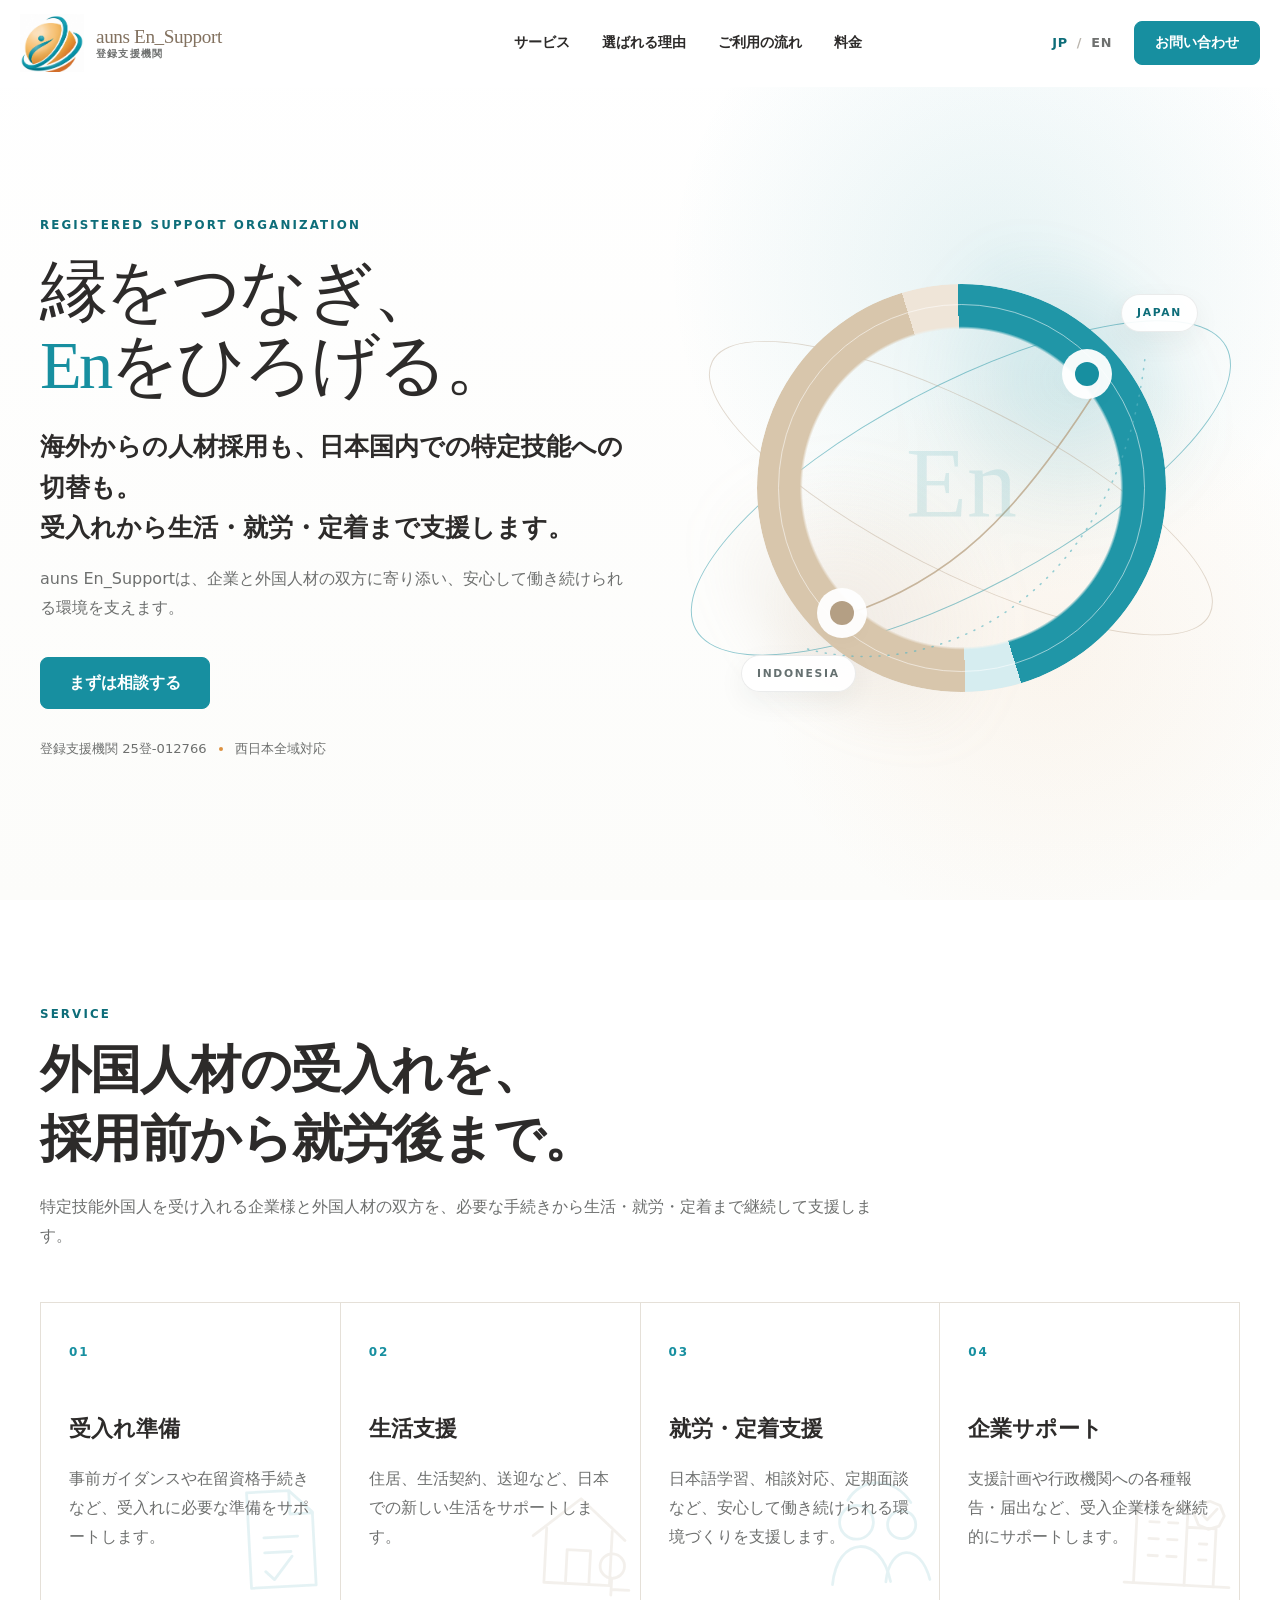
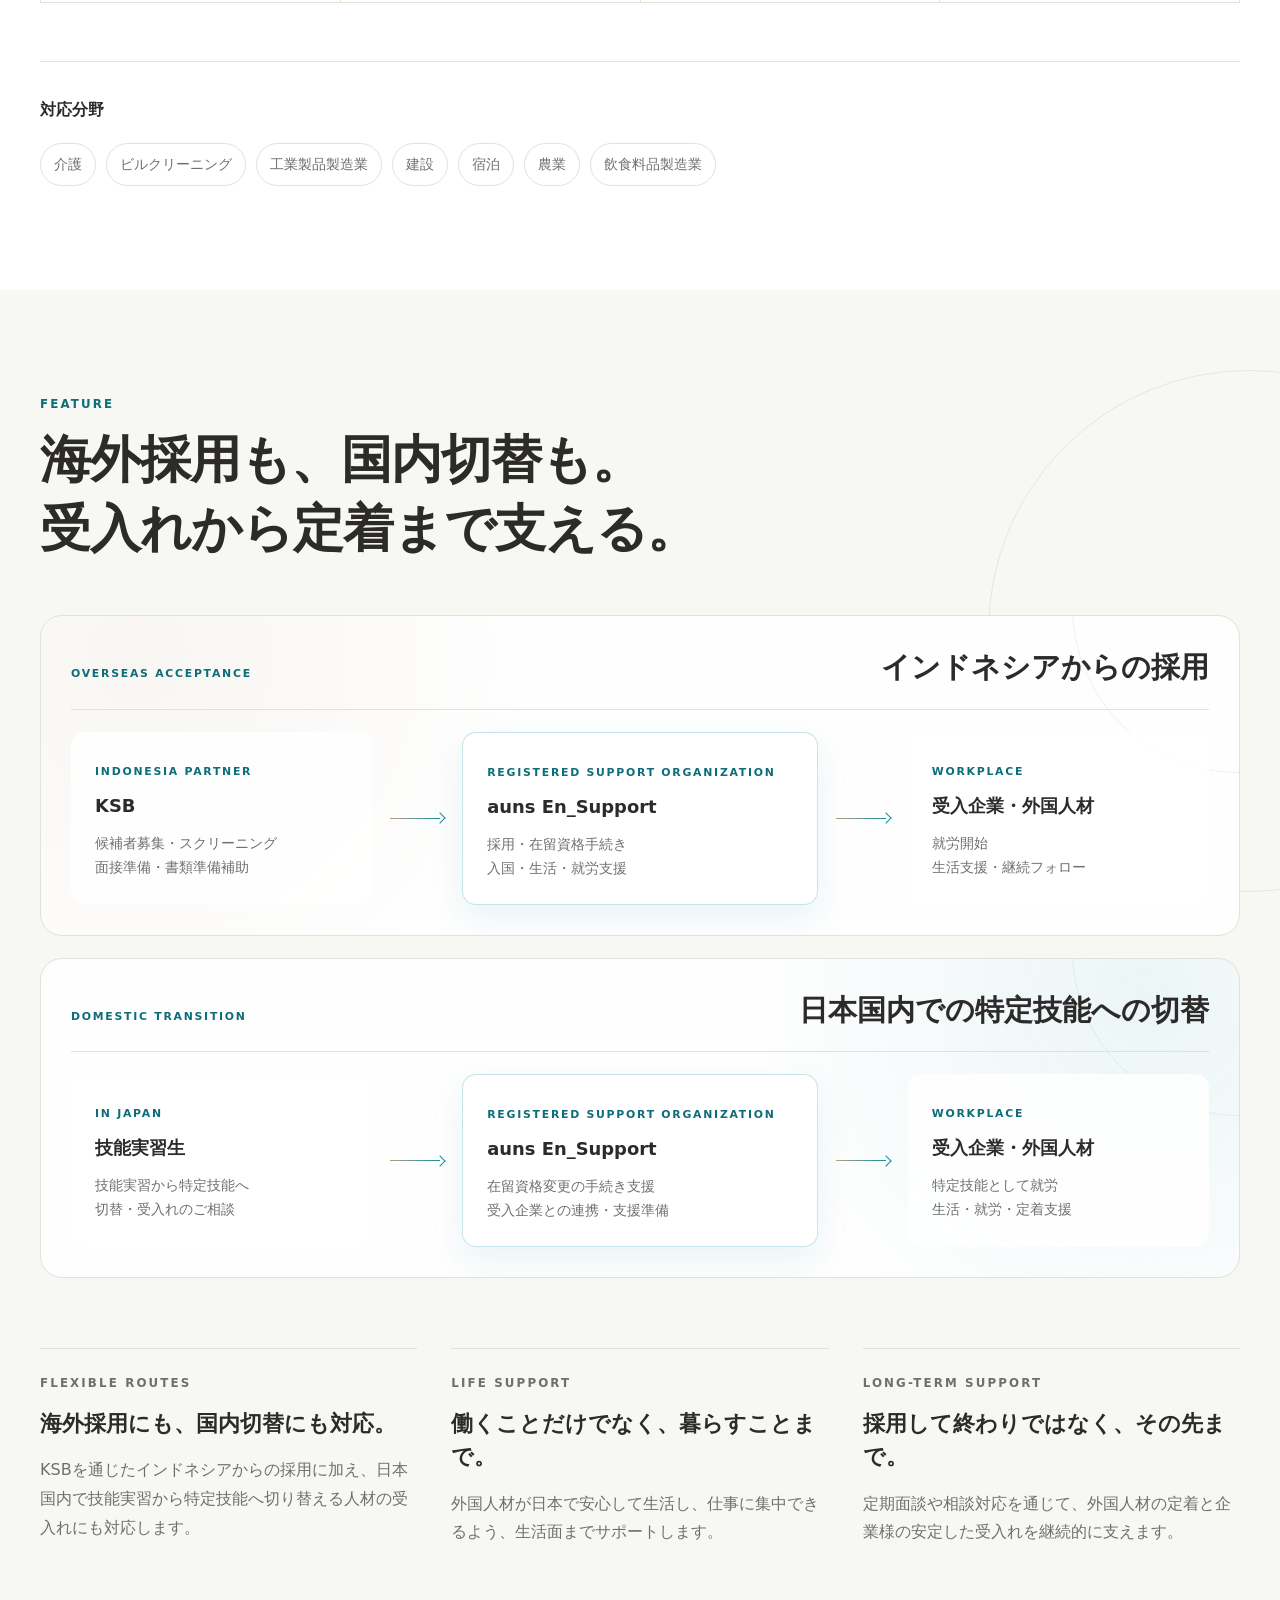
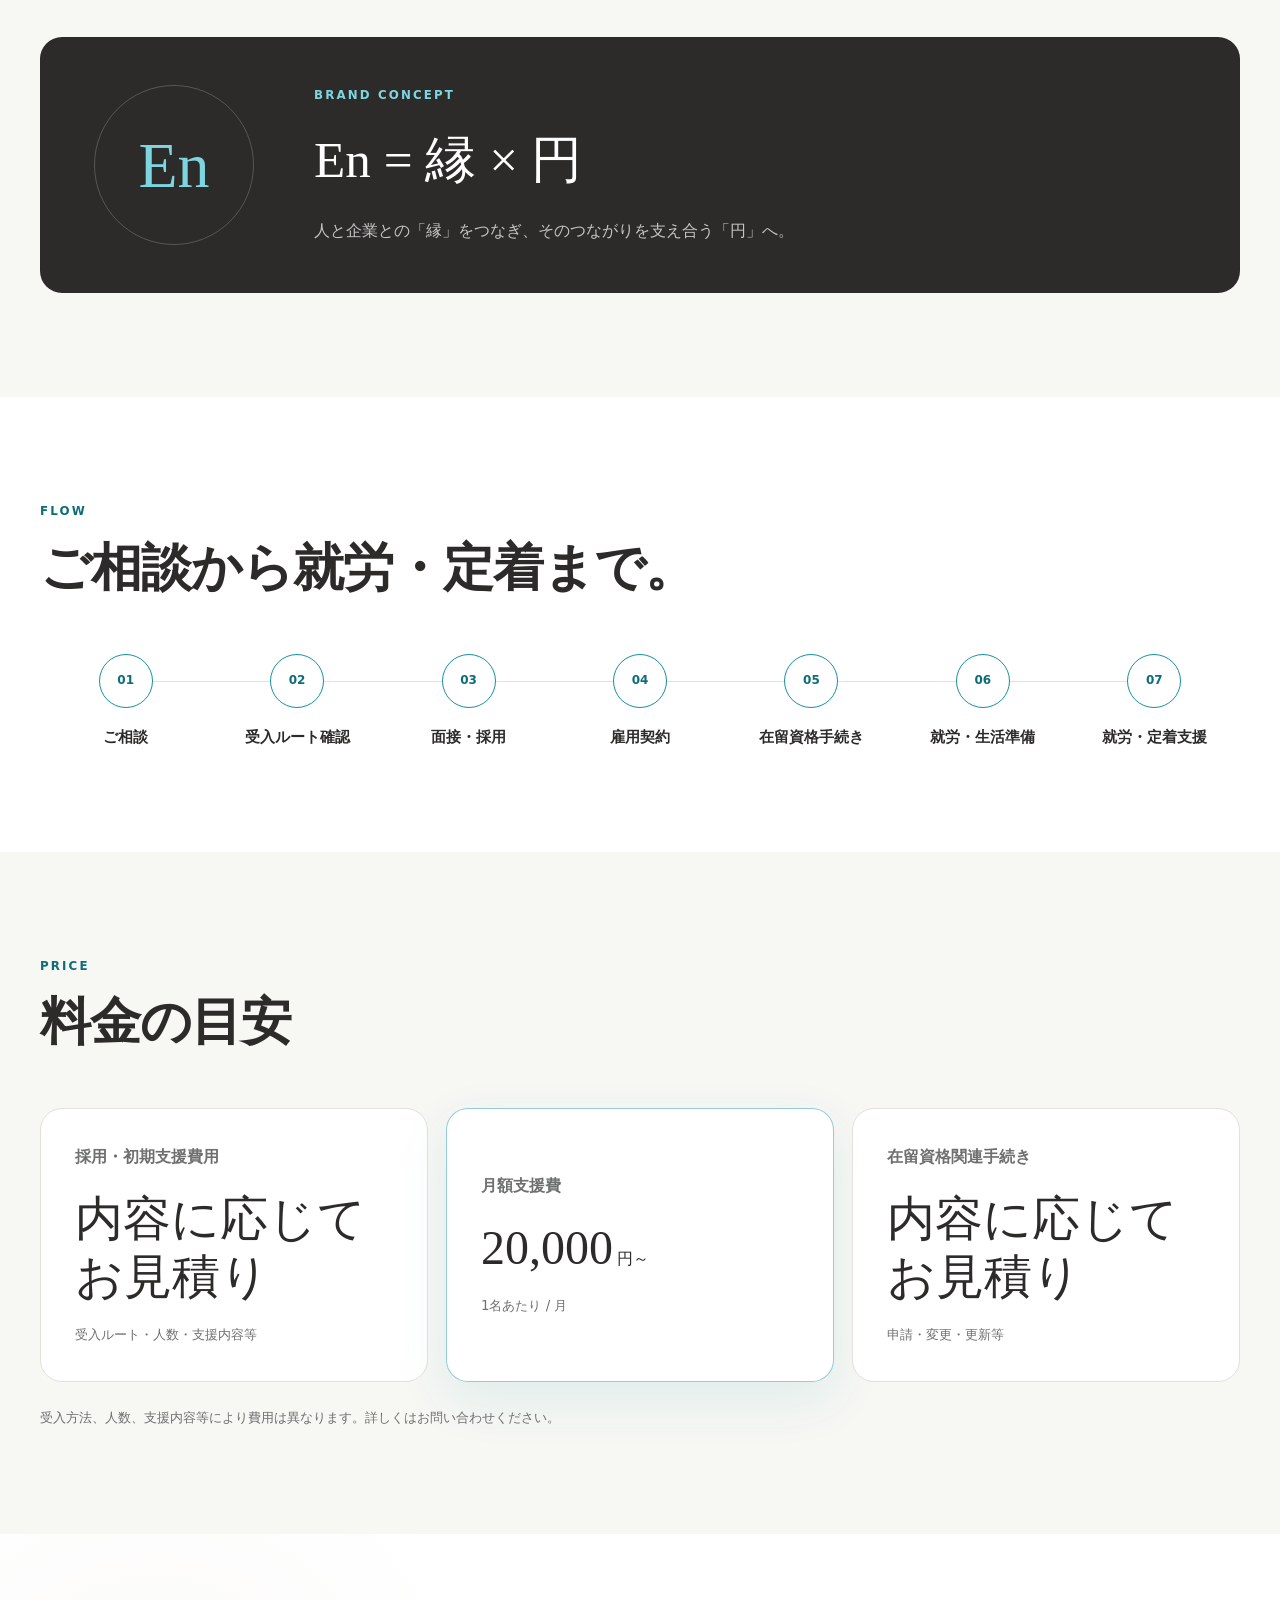
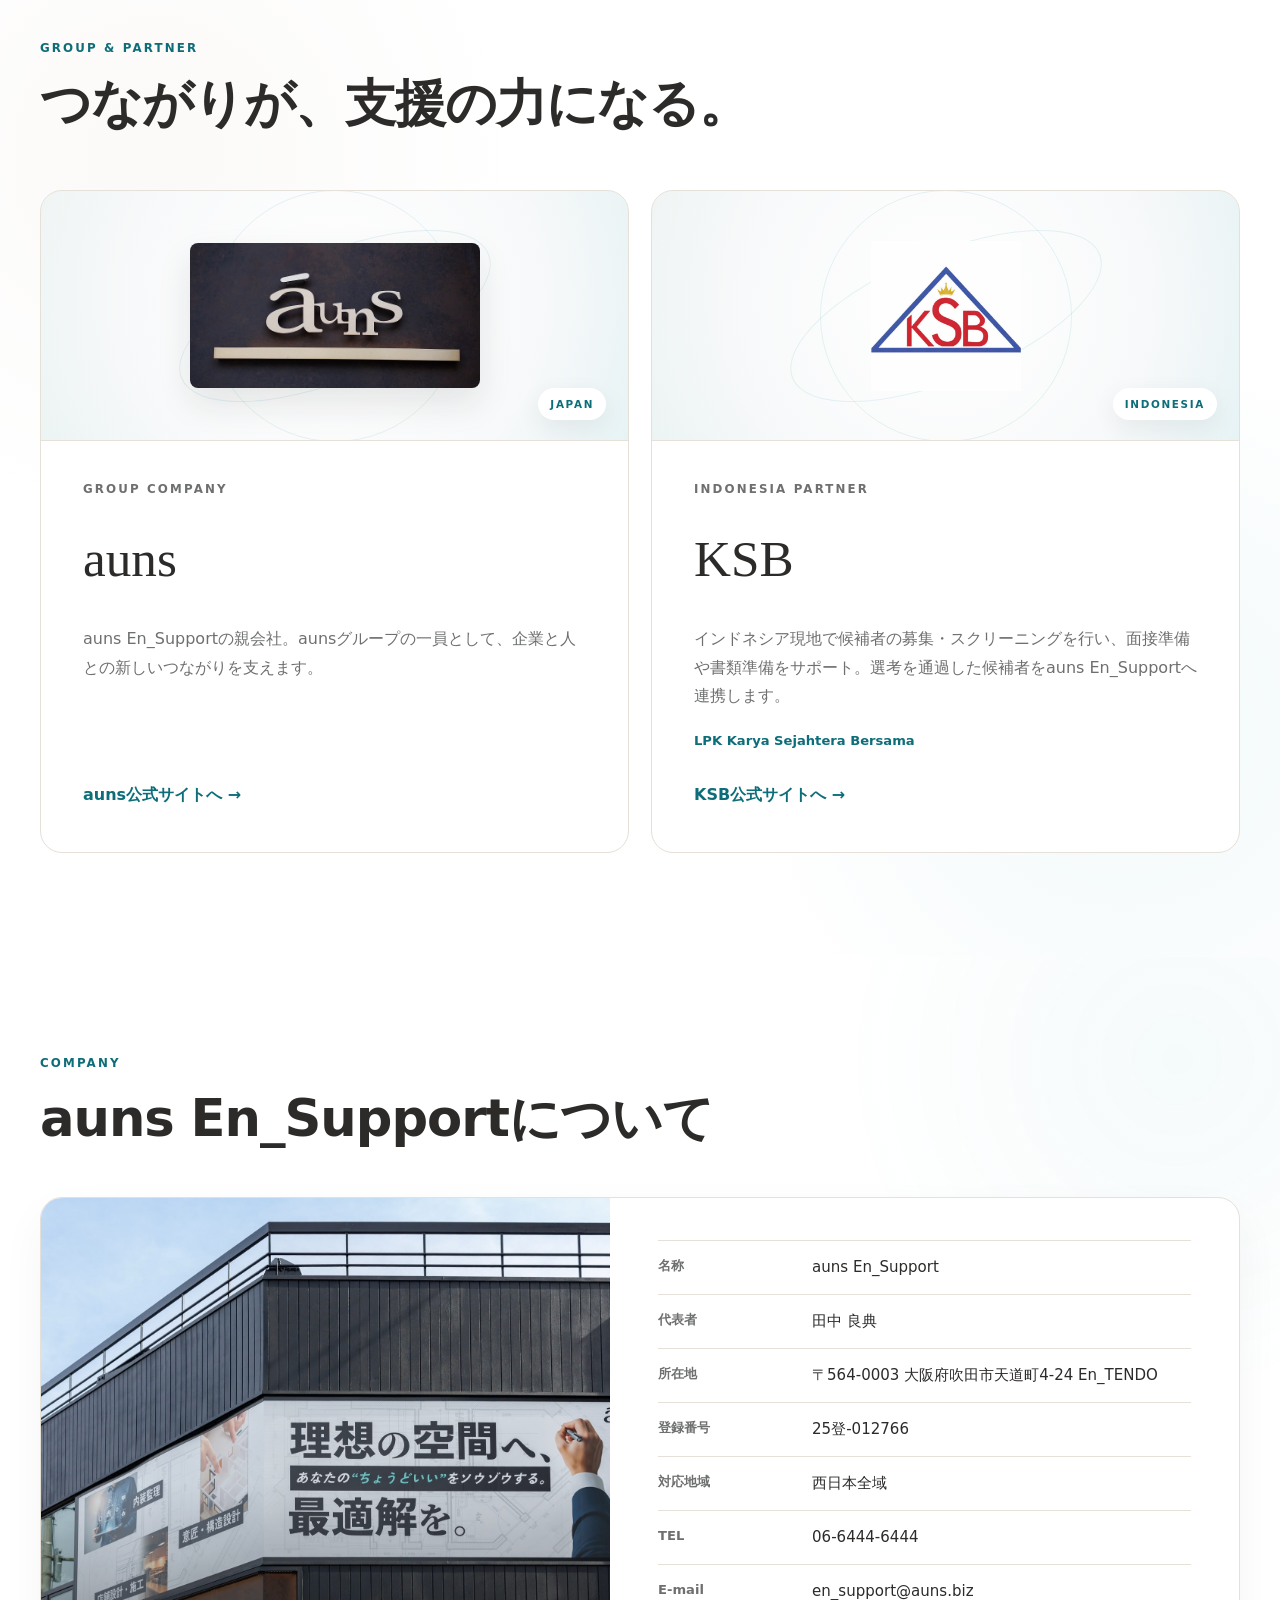
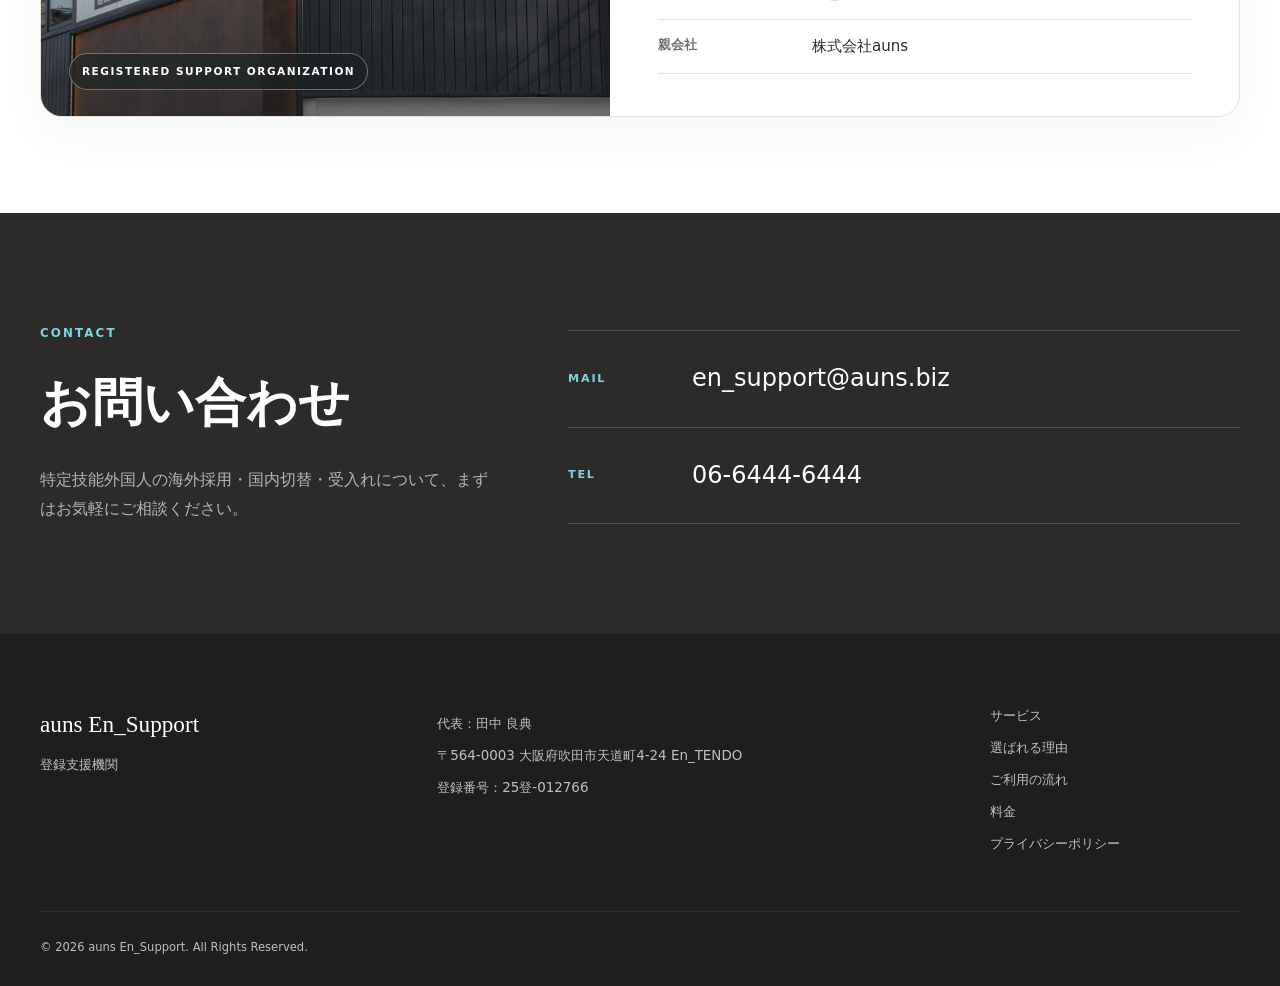
==== index.html @ 4d2a1f3e "V10.5" ====
<!DOCTYPE html>
<html lang="ja">
<head>
  <meta charset="UTF-8">
  <meta name="viewport" content="width=device-width, initial-scale=1.0">

  <!-- Pre-launch search settings: change to index,follow when the final domain goes live -->
  <meta name="robots" content="noindex,nofollow">
  <meta name="theme-color" content="#178fa0">

  <title>大阪の登録支援機関 auns En_Support｜特定技能・海外人材受入れ・国内切替</title>
  <meta name="description" content="大阪・吹田の登録支援機関 auns En_Support。インドネシア人材の特定技能での受入れ、日本国内での技能実習から特定技能への切替、生活・就労・定着まで西日本全域で支援します。">

  <meta property="og:type" content="website">
  <meta property="og:site_name" content="auns En_Support">
  <meta property="og:title" content="大阪の登録支援機関 auns En_Support｜特定技能・海外人材受入れ・国内切替">
  <meta property="og:description" content="インドネシア人材の特定技能での受入れ、日本国内での技能実習から特定技能への切替、生活・就労・定着まで西日本全域で支援します。">
  <meta property="og:locale" content="ja_JP">
  <meta property="og:locale:alternate" content="en_US">
  <meta name="twitter:card" content="summary">

  <link rel="icon" href="assets/images/logo-mark.png" type="image/png">
  <link rel="stylesheet" href="assets/css/style.css">

  <script type="application/ld+json">
  {
    "@context": "https://schema.org",
    "@type": "Organization",
    "name": "auns En_Support",
    "description": "大阪・吹田を拠点に、特定技能外国人の海外からの受入れ、国内での技能実習から特定技能への切替、生活・就労・定着を支援する登録支援機関です。",
    "identifier": "25登-012766",
    "telephone": "+81-6-6444-6444",
    "email": "en_support@auns.biz",
    "address": {
      "@type": "PostalAddress",
      "postalCode": "564-0003",
      "addressRegion": "大阪府",
      "addressLocality": "吹田市",
      "streetAddress": "天道町4-24 En_TENDO",
      "addressCountry": "JP"
    },
    "areaServed": "西日本",
    "parentOrganization": {
      "@type": "Organization",
      "name": "株式会社auns",
      "url": "https://www.auns.biz/"
    },
    "contactPoint": {
      "@type": "ContactPoint",
      "contactType": "customer service",
      "telephone": "+81-6-6444-6444",
      "email": "en_support@auns.biz"
    }
  }
  </script>
</head>
<body data-page="home">
  <header class="site-header" id="top">
    <div class="header-inner">
      <a class="brand" href="#top" aria-label="auns En_Support トップへ">
        <img src="assets/images/logo-mark.png" alt="" class="brand-mark" aria-hidden="true">
        <span class="brand-wordmark">
          <strong>auns En_Support</strong>
          <small data-i18n="brand.role">登録支援機関</small>
        </span>
      </a>

      <nav class="desktop-nav" aria-label="メインナビゲーション">
        <a href="#service" data-i18n="nav.service">サービス</a>
        <a href="#feature" data-i18n="nav.feature">選ばれる理由</a>
        <a href="#flow" data-i18n="nav.flow">ご利用の流れ</a>
        <a href="#price" data-i18n="nav.price">料金</a>
      </nav>

      <div class="header-actions">
        <button class="language-switch" type="button" id="languageSwitch" aria-label="表示言語を切り替える">
          <span class="lang-active" data-lang-label="current">JP</span>
          <span class="lang-divider">/</span>
          <span data-lang-label="next">EN</span>
        </button>
        <a class="button button-small desktop-contact" href="#contact" data-i18n="nav.contact">お問い合わせ</a>
        <button class="menu-button" type="button" id="menuButton" aria-label="メニューを開く" aria-expanded="false">
          <span></span><span></span><span></span>
        </button>
      </div>
    </div>

    <div class="mobile-menu" id="mobileMenu">
      <nav aria-label="モバイルナビゲーション">
        <a href="#service" data-i18n="nav.service">サービス</a>
        <a href="#feature" data-i18n="nav.feature">選ばれる理由</a>
        <a href="#flow" data-i18n="nav.flow">ご利用の流れ</a>
        <a href="#price" data-i18n="nav.price">料金</a>
        <a href="#contact" data-i18n="nav.contact">お問い合わせ</a>
      </nav>
    </div>
  </header>

  <main>
    <section class="hero section-shell">
      <div class="container hero-grid">
        <div class="hero-copy reveal">
          <p class="eyebrow" data-i18n="hero.eyebrow">REGISTERED SUPPORT ORGANIZATION</p>
          <h1 class="hero-title" data-i18n-html="hero.title"><span class="hero-title-line">縁をつなぎ、</span><span class="hero-title-line"><span class="hero-en">En</span>をひろげる。</span></h1>
          <p class="hero-lead" data-i18n-html="hero.lead">海外からの人材受入れも、日本国内での特定技能への切替も。<br>受入れから生活・就労・定着まで支援します。</p>
          <p class="hero-text" data-i18n="hero.text">auns En_Supportは、企業と外国人材の双方に寄り添い、安心して働き続けられる環境を支えます。</p>
          <div class="hero-actions">
            <a class="button" href="#contact" data-i18n="hero.cta">まずは相談する</a>
          </div>
          <div class="hero-meta" aria-label="登録情報">
            <span data-i18n="hero.registration">登録支援機関 25登-012766</span>
            <span class="meta-dot" aria-hidden="true"></span>
            <span data-i18n="hero.area">西日本全域対応</span>
          </div>
        </div>

        <div class="hero-visual reveal" aria-hidden="true">
          <div class="hero-network">
            <div class="hero-network__orbit hero-network__orbit--teal"></div>
            <div class="hero-network__orbit hero-network__orbit--beige"></div>
            <svg class="hero-network__bridge" viewBox="0 0 600 600" focusable="false" aria-hidden="true">
              <path class="hero-network__bridge-line" d="M 170 442 C 286 404, 360 334, 454 185"/>
              <path class="hero-network__bridge-dots" d="M 128 480 C 276 520, 477 416, 505 150"/>
            </svg>
            <div class="hero-network__ring"></div>
            <span class="hero-network__en">En</span>
            <span class="hero-network__node hero-network__node--id"></span>
            <span class="hero-network__node hero-network__node--jp"></span>
            <span class="hero-network__label hero-network__label--id">INDONESIA</span>
            <span class="hero-network__label hero-network__label--jp">JAPAN</span>
          </div>
        </div>
      </div>
    </section>

    <section class="section" id="service">
      <div class="container">
        <div class="section-heading reveal">
          <p class="section-label">SERVICE</p>
          <h2 data-i18n-html="service.title"><span class="heading-line">外国人材の受入れを、</span><span class="heading-line">受入れ準備から就労後まで。</span></h2>
          <p data-i18n="service.lead">特定技能外国人を受け入れる企業様と外国人材の双方を、必要な手続きから生活・就労・定着まで継続して支援します。</p>
        </div>

        <div class="service-grid">
          <article class="service-card reveal">
            <span class="card-number">01</span>
            <h3 data-i18n="service.card1.title">受入れ準備</h3>
            <p data-i18n="service.card1.text">事前ガイダンスや在留資格手続きに関する支援など、受入れに必要な準備をサポートします。</p>
            <div class="service-visual service-visual--document" aria-hidden="true">
              <svg viewBox="0 0 160 160" focusable="false">
                <path d="M48 29h45l24 24v78H48z"/>
                <path d="M93 29v25h24"/>
                <path d="M64 78h36M64 94h28"/>
                <path d="m64 114 9 9 20-24"/>
              </svg>
            </div>
          </article>
          <article class="service-card reveal">
            <span class="card-number">02</span>
            <h3 data-i18n="service.card2.title">生活支援</h3>
            <p data-i18n="service.card2.text">住居、生活契約、送迎など、日本での新しい生活をサポートします。</p>
            <div class="service-visual service-visual--home" aria-hidden="true">
              <svg viewBox="0 0 160 160" focusable="false">
                <path d="m31 79 49-42 49 42"/>
                <path d="M45 70v58h70V70"/>
                <path d="M68 128V92h25v36"/>
                <circle cx="117" cy="107" r="13"/>
                <path d="M117 120v18M117 132h19"/>
              </svg>
            </div>
          </article>
          <article class="service-card reveal">
            <span class="card-number">03</span>
            <h3 data-i18n="service.card3.title">就労・定着支援</h3>
            <p data-i18n="service.card3.text">日本語学習、相談対応、定期面談など、安心して働き続けられる環境づくりを支援します。</p>
            <div class="service-visual service-visual--people" aria-hidden="true">
              <svg viewBox="0 0 160 160" focusable="false">
                <circle cx="58" cy="61" r="18"/>
                <circle cx="106" cy="66" r="15"/>
                <path d="M29 126c4-26 17-39 31-39s27 13 31 39"/>
                <path d="M86 126c3-20 13-30 23-30s20 10 24 30"/>
                <path d="M50 37c7-11 19-17 30-17 16 0 29 9 37 23"/>
              </svg>
            </div>
          </article>
          <article class="service-card reveal">
            <span class="card-number">04</span>
            <h3 data-i18n="service.card4.title">企業サポート</h3>
            <p data-i18n="service.card4.text">支援計画や行政機関への各種報告・届出に関する対応など、受入企業様を継続的にサポートします。</p>
            <div class="service-visual service-visual--company" aria-hidden="true">
              <svg viewBox="0 0 160 160" focusable="false">
                <path d="M35 129V45h54v84M89 67h31v62"/>
                <path d="M49 63h10M69 63h10M49 81h10M69 81h10M49 99h10M69 99h10M103 84h8M103 101h8"/>
                <path d="M25 129h112"/>
                <path d="m112 38 11 4 5 11-5 11-11 4-11-4-5-11 5-11z"/>
                <path d="m105 53 5 5 10-12"/>
              </svg>
            </div>
          </article>
        </div>

        <div class="industry-block reveal">
          <p class="industry-title" data-i18n="service.industries">対応分野</p>
          <div class="industry-list">
            <span data-i18n="industry.care">介護</span>
            <span data-i18n="industry.cleaning">ビルクリーニング</span>
            <span data-i18n="industry.manufacturing">工業製品製造業</span>
            <span data-i18n="industry.construction">建設</span>
            <span data-i18n="industry.hotel">宿泊</span>
            <span data-i18n="industry.agriculture">農業</span>
            <span data-i18n="industry.food">飲食料品製造業</span>
          </div>
        </div>
      </div>
    </section>

    <section class="section section-feature" id="feature">
      <div class="container">
        <div class="section-heading reveal">
          <p class="section-label">FEATURE</p>
          <h2 data-i18n-html="feature.title"><span class="heading-line">海外からの受入れも、国内切替も。</span><span class="heading-line">受入れから定着まで支える。</span></h2>
        </div>

        <div class="support-routes">
          <article class="support-route support-route--overseas reveal">
            <div class="support-route__header">
              <p class="route-label">OVERSEAS ACCEPTANCE</p>
              <h3 data-i18n="route.overseas.title">インドネシアからの受入れ</h3>
            </div>
            <div class="route-steps">
              <div class="route-step">
                <span class="route-kicker">INDONESIA PARTNER</span>
                <strong>KSB</strong>
                <p data-i18n-html="route.overseas.step1">候補者募集・スクリーニング<br>面接準備・書類準備補助</p>
              </div>
              <div class="route-connector" aria-hidden="true"><span></span><i></i></div>
              <div class="route-step route-step--main">
                <span class="route-kicker">REGISTERED SUPPORT ORGANIZATION</span>
                <strong>auns En_Support</strong>
                <p data-i18n-html="route.overseas.step2">受入れ準備・在留資格手続き支援<br>入国・生活・就労支援</p>
              </div>
              <div class="route-connector" aria-hidden="true"><span></span><i></i></div>
              <div class="route-step">
                <span class="route-kicker">WORKPLACE</span>
                <strong data-i18n="route.company">受入企業・外国人材</strong>
                <p data-i18n-html="route.overseas.step3">就労開始<br>生活支援・継続フォロー</p>
              </div>
            </div>
          </article>

          <article class="support-route support-route--domestic reveal">
            <div class="support-route__header">
              <p class="route-label">DOMESTIC TRANSITION</p>
              <h3 data-i18n="route.domestic.title">日本国内での特定技能への切替</h3>
            </div>
            <div class="route-steps">
              <div class="route-step">
                <span class="route-kicker">IN JAPAN</span>
                <strong data-i18n="route.domestic.source">技能実習生</strong>
                <p data-i18n-html="route.domestic.step1">技能実習から特定技能へ<br>切替・受入れのご相談</p>
              </div>
              <div class="route-connector" aria-hidden="true"><span></span><i></i></div>
              <div class="route-step route-step--main">
                <span class="route-kicker">REGISTERED SUPPORT ORGANIZATION</span>
                <strong>auns En_Support</strong>
                <p data-i18n-html="route.domestic.step2">在留資格変更の手続き支援<br>受入企業との連携・支援準備</p>
              </div>
              <div class="route-connector" aria-hidden="true"><span></span><i></i></div>
              <div class="route-step">
                <span class="route-kicker">WORKPLACE</span>
                <strong data-i18n="route.company">受入企業・外国人材</strong>
                <p data-i18n-html="route.domestic.step3">特定技能として就労<br>生活・就労・定着支援</p>
              </div>
            </div>
          </article>
        </div>

        <div class="feature-grid">
          <article class="feature-item reveal">
            <p class="feature-en">FLEXIBLE ROUTES</p>
            <h3 data-i18n="feature.card1.title">海外からの受入れにも、国内切替にも対応。</h3>
            <p data-i18n="feature.card1.text">KSBと連携したインドネシア人材の受入れに加え、日本国内で技能実習から特定技能へ切り替える人材の受入れにも対応します。</p>
          </article>
          <article class="feature-item reveal">
            <p class="feature-en">LIFE SUPPORT</p>
            <h3 data-i18n="feature.card2.title">働くことだけでなく、暮らすことまで。</h3>
            <p data-i18n="feature.card2.text">外国人材が日本で安心して生活し、仕事に集中できるよう、生活面までサポートします。</p>
          </article>
          <article class="feature-item reveal">
            <p class="feature-en">LONG-TERM SUPPORT</p>
            <h3 data-i18n="feature.card3.title">受入れ後も、その先まで。</h3>
            <p data-i18n="feature.card3.text">定期面談や相談対応を通じて、外国人材の定着と企業様の安定した受入れを継続的に支えます。</p>
          </article>
        </div>

        <div class="en-concept reveal">
          <div class="en-concept-mark" aria-hidden="true">En</div>
          <div>
            <p class="section-label">BRAND CONCEPT</p>
            <h3>En = <span data-i18n="concept.en">縁</span> × <span data-i18n="concept.circle">円</span></h3>
            <p data-i18n="concept.text">人と企業との「縁」をつなぎ、そのつながりを支え合う「円」へ。</p>
          </div>
        </div>
      </div>
    </section>

    <section class="section" id="flow">
      <div class="container">
        <div class="section-heading reveal">
          <p class="section-label">FLOW</p>
          <h2 data-i18n="flow.title">ご相談から就労・定着まで。</h2>
        </div>

        <ol class="flow-list reveal">
          <li><span>01</span><strong data-i18n="flow.1">ご相談</strong></li>
          <li><span>02</span><strong data-i18n="flow.2">受入ルート確認</strong></li>
          <li><span>03</span><strong data-i18n="flow.3">面接・選考</strong></li>
          <li><span>04</span><strong data-i18n="flow.4">雇用契約</strong></li>
          <li><span>05</span><strong data-i18n="flow.5">在留資格手続き</strong></li>
          <li><span>06</span><strong data-i18n="flow.6">就労・生活準備</strong></li>
          <li><span>07</span><strong data-i18n="flow.7">就労・定着支援</strong></li>
        </ol>
      </div>
    </section>

    <section class="section section-price" id="price">
      <div class="container">
        <div class="section-heading reveal">
          <p class="section-label">PRICE</p>
          <h2 data-i18n="price.title">料金の目安</h2>
        </div>

        <div class="price-grid">
          <article class="price-card reveal">
            <p data-i18n="price.recruitment.label">受入れ・初期支援費用</p>
            <strong data-i18n="price.recruitment.value">内容に応じてお見積り</strong>
            <small data-i18n="price.recruitment.note">受入ルート・人数・支援内容等</small>
          </article>
          <article class="price-card price-card-main reveal">
            <p data-i18n="price.monthly.label">月額支援費</p>
            <strong>20,000<span data-i18n="price.yen">円～</span></strong>
            <small data-i18n="price.monthly.note">1名あたり / 月</small>
          </article>
          <article class="price-card reveal">
            <p data-i18n="price.residence.label">在留資格関連手続き支援</p>
            <strong data-i18n="price.residence.value">内容に応じてお見積り</strong>
            <small data-i18n="price.residence.note">申請・変更・更新に関する支援</small>
          </article>
        </div>
        <p class="price-note reveal" data-i18n="price.note">受入方法、人数、支援内容等により費用は異なります。詳しくはお問い合わせください。</p>
      </div>
    </section>

    <section class="section" id="partner">
      <div class="container">
        <div class="section-heading reveal">
          <p class="section-label">GROUP &amp; PARTNER</p>
          <h2 data-i18n="partner.title">つながりが、支援の力になる。</h2>
        </div>

        <div class="partner-grid">
          <article class="partner-card partner-card--auns reveal">
            <div class="partner-media partner-media--logo partner-media--auns-logo">
              <img class="partner-auns-logo" src="assets/images/auns-sign.jpg" alt="auns ロゴ">
              <span class="partner-country">JAPAN</span>
            </div>
            <div class="partner-content">
              <p class="partner-kicker">GROUP COMPANY</p>
              <h3>auns</h3>
              <p data-i18n="partner.auns">auns En_Supportの親会社。aunsグループの一員として、企業と人との新しいつながりを支えます。</p>
              <a class="text-link" href="https://www.auns.biz/" target="_blank" rel="noopener noreferrer" data-i18n="partner.aunsLink">auns公式サイトへ →</a>
            </div>
          </article>

          <article class="partner-card partner-card--ksb reveal">
            <div class="partner-media partner-media--logo partner-media--ksb">
              <img class="partner-ksb-logo" src="assets/images/ksb-logo.png" alt="KSB LPK Karya Sejahtera Bersama ロゴ">
              <span class="partner-country">INDONESIA</span>
            </div>
            <div class="partner-content">
              <p class="partner-kicker">INDONESIA PARTNER</p>
              <h3>KSB</h3>
              <p data-i18n="partner.ksb">インドネシア現地で候補者の募集・スクリーニングを行い、面接準備や書類準備をサポート。選考を通過した候補者をauns En_Supportへ連携します。</p>
              <span class="partner-note" data-i18n="partner.ksbNote">LPK Karya Sejahtera Bersama</span>
              <a class="text-link" href="https://ksb-lpk.com/" target="_blank" rel="noopener noreferrer" data-i18n="partner.ksbLink">KSB公式サイトへ →</a>
            </div>
          </article>
        </div>
      </div>
    </section>

    <section class="section section-company" id="company">
      <div class="container">
        <div class="section-heading reveal company-heading">
          <p class="section-label">COMPANY</p>
          <h2 data-i18n="company.title">auns En_Supportについて</h2>
        </div>

        <div class="company-panel reveal">
          <div class="company-photo">
            <img src="assets/images/auns-building.jpg" alt="auns En_Support 拠点外観">
            <span class="company-photo__label" data-i18n="company.kicker">REGISTERED SUPPORT ORGANIZATION</span>
          </div>
          <div class="company-details">
            <dl class="company-list">
              <div><dt data-i18n="company.name.label">名称</dt><dd>auns En_Support</dd></div>
              <div><dt data-i18n="company.representative.label">代表者</dt><dd data-i18n="company.representative.value">田中 良典</dd></div>
              <div><dt data-i18n="company.address.label">所在地</dt><dd data-i18n="company.address.value">〒564-0003 大阪府吹田市天道町4-24 En_TENDO</dd></div>
              <div><dt data-i18n="company.registration.label">登録番号</dt><dd>25登-012766</dd></div>
              <div><dt data-i18n="company.area.label">対応地域</dt><dd data-i18n="company.area.value">西日本全域</dd></div>
              <div><dt>TEL</dt><dd><a href="tel:0664446444">06-6444-6444</a></dd></div>
              <div><dt>E-mail</dt><dd><a href="mailto:en_support@auns.biz">en_support@auns.biz</a></dd></div>
              <div><dt data-i18n="company.parent.label">親会社</dt><dd data-i18n="company.parent.value">株式会社auns</dd></div>
            </dl>
          </div>
        </div>
      </div>
    </section>

    <section class="section section-contact" id="contact">
      <div class="container contact-grid">
        <div class="contact-copy reveal">
          <p class="section-label">CONTACT</p>
          <h2 data-i18n="contact.title">お問い合わせ</h2>
          <p data-i18n="contact.text">特定技能外国人の受入れについて、まずはお気軽にご相談ください。</p>
        </div>
        <div class="contact-actions reveal">
          <a class="contact-link" href="mailto:en_support@auns.biz">
            <span>MAIL</span>
            <strong>en_support@auns.biz</strong>
          </a>
          <a class="contact-link" href="tel:0664446444">
            <span>TEL</span>
            <strong>06-6444-6444</strong>
          </a>
        </div>
      </div>
    </section>
  </main>

  <footer class="site-footer">
    <div class="container footer-grid">
      <div class="footer-brand">
        <strong>auns En_Support</strong>
        <p data-i18n="footer.role">登録支援機関</p>
      </div>
      <div class="footer-info">
        <p><span data-i18n="footer.representative">代表</span>：<span data-i18n="footer.representativeValue">田中 良典</span></p>
        <p data-i18n="footer.address">〒564-0003 大阪府吹田市天道町4-24 En_TENDO</p>
        <p><span data-i18n="footer.registration">登録番号</span>：25登-012766</p>
      </div>
      <div class="footer-links">
        <a href="#service" data-i18n="nav.service">サービス</a>
        <a href="#feature" data-i18n="nav.feature">選ばれる理由</a>
        <a href="#flow" data-i18n="nav.flow">ご利用の流れ</a>
        <a href="#price" data-i18n="nav.price">料金</a>
        <a href="privacy.html" data-i18n="footer.privacy">プライバシーポリシー</a>
      </div>
    </div>
    <div class="container footer-bottom">
      <small>© 2026 auns En_Support. All Rights Reserved.</small>
    </div>
  </footer>

  <script src="assets/js/main.js"></script>
</body>
</html>
---- assets/css/style.css ----
:root {
  --teal: #178fa0;
  --teal-dark: #0d6d79;
  --gold: #dc9140;
  --beige: #b49f84;
  --beige-soft: #f2ebe1;
  --ink: #2d2b2a;
  --muted: #6e706f;
  --surface: #f7f7f4;
  --line: #e5e0d8;
  --white: #ffffff;
  --shadow: 0 24px 60px rgba(38, 47, 48, 0.08);
  --radius: 22px;
  --container: 1200px;
  --header-height: 86px;
}

* {
  box-sizing: border-box;
}

html {
  scroll-behavior: smooth;
  scroll-padding-top: calc(var(--header-height) + 24px);
}

body {
  margin: 0;
  color: var(--ink);
  background: var(--white);
  font-family: "Noto Sans JP", "Yu Gothic", "Hiragino Kaku Gothic ProN", system-ui, -apple-system, BlinkMacSystemFont, sans-serif;
  font-size: 16px;
  line-height: 1.8;
  -webkit-font-smoothing: antialiased;
}

body.menu-open {
  overflow: hidden;
}

a {
  color: inherit;
  text-decoration: none;
}

button,
a {
  -webkit-tap-highlight-color: transparent;
}

button {
  font: inherit;
}

img {
  display: block;
  max-width: 100%;
}

.container {
  width: min(calc(100% - 48px), var(--container));
  margin-inline: auto;
}

.section,
.section-shell {
  position: relative;
}

.section {
  padding: 104px 0;
}

.section-heading {
  max-width: 860px;
  margin-bottom: 52px;
}

.section-heading h2 {
  margin: 10px 0 18px;
  font-size: clamp(2rem, 4vw, 3.3rem);
  line-height: 1.35;
  letter-spacing: -0.02em;
}

.heading-line {
  display: block;
  white-space: nowrap;
}

.section-heading > p:last-child {
  margin: 0;
  color: var(--muted);
  font-size: 1.02rem;
}

.section-label,
.eyebrow,
.partner-kicker,
.network-kicker,
.feature-en {
  margin: 0;
  color: var(--teal-dark);
  font-size: 0.74rem;
  font-weight: 700;
  letter-spacing: 0.18em;
}

.button {
  display: inline-flex;
  align-items: center;
  justify-content: center;
  min-height: 52px;
  padding: 0 28px;
  border: 1px solid var(--teal);
  border-radius: 8px;
  background: var(--teal);
  color: var(--white);
  font-weight: 700;
  transition: transform 0.25s ease, background 0.25s ease, border-color 0.25s ease;
}

.button:hover {
  transform: translateY(-2px);
  background: var(--teal-dark);
  border-color: var(--teal-dark);
}

.button-small {
  min-height: 44px;
  padding-inline: 20px;
  font-size: 0.9rem;
}

.text-link {
  display: inline-flex;
  margin-top: 20px;
  color: var(--teal-dark);
  font-weight: 700;
}

.site-header {
  position: fixed;
  inset: 0 0 auto;
  z-index: 1000;
  min-height: var(--header-height);
  background: rgba(255, 255, 255, 0.92);
  backdrop-filter: blur(14px);
  border-bottom: 1px solid transparent;
  transition: border-color 0.25s ease, box-shadow 0.25s ease;
}

.site-header.scrolled {
  border-color: var(--line);
  box-shadow: 0 8px 30px rgba(20, 35, 36, 0.05);
}

.header-inner {
  width: min(calc(100% - 40px), 1360px);
  min-height: var(--header-height);
  margin-inline: auto;
  display: grid;
  grid-template-columns: 210px 1fr auto;
  align-items: center;
  gap: 28px;
}

.brand {
  display: flex;
  align-items: center;
  min-width: 0;
}

.brand-image {
  width: auto;
  height: 74px;
  object-fit: contain;
}

.desktop-nav {
  display: flex;
  justify-content: center;
  gap: clamp(18px, 2.5vw, 40px);
}

.desktop-nav a {
  position: relative;
  font-size: 0.9rem;
  font-weight: 600;
}

.desktop-nav a::after {
  content: "";
  position: absolute;
  left: 0;
  bottom: -8px;
  width: 0;
  height: 1px;
  background: var(--teal);
  transition: width 0.25s ease;
}

.desktop-nav a:hover::after {
  width: 100%;
}

.header-actions {
  display: flex;
  align-items: center;
  gap: 16px;
}

.language-switch {
  border: 0;
  background: transparent;
  color: var(--muted);
  cursor: pointer;
  font-size: 0.8rem;
  font-weight: 700;
  letter-spacing: 0.05em;
}

.language-switch .lang-active {
  color: var(--teal-dark);
}

.lang-divider {
  margin-inline: 4px;
  color: #bab5ad;
}

.menu-button {
  display: none;
  width: 44px;
  height: 44px;
  padding: 10px;
  border: 0;
  background: transparent;
  cursor: pointer;
}

.menu-button span {
  display: block;
  width: 100%;
  height: 1px;
  margin: 6px 0;
  background: var(--ink);
  transition: transform 0.25s ease, opacity 0.25s ease;
}

.mobile-menu {
  display: none;
}

.hero {
  min-height: 100svh;
  padding: calc(var(--header-height) + 70px) 0 80px;
  overflow: hidden;
  background:
    radial-gradient(circle at 78% 30%, rgba(23, 143, 160, 0.10), transparent 28%),
    radial-gradient(circle at 82% 72%, rgba(220, 145, 64, 0.08), transparent 24%),
    linear-gradient(180deg, #fff 0%, #fcfcfa 100%);
}

.hero-grid {
  min-height: calc(100svh - var(--header-height) - 150px);
  display: grid;
  grid-template-columns: 1.12fr 0.88fr;
  align-items: center;
  gap: 40px;
}

.hero-copy {
  position: relative;
  z-index: 2;
  max-width: 760px;
}

.hero-title {
  margin: 18px 0 24px;
  font-family: "Yu Mincho", "Hiragino Mincho ProN", Georgia, serif;
  font-size: clamp(3rem, 5.35vw, 5.9rem);
  font-weight: 500;
  line-height: 1.08;
  letter-spacing: -0.045em;
}

.hero-title-line {
  display: block;
  white-space: nowrap;
}

.hero-en {
  color: var(--teal);
}


.hero-title.is-animated .hero-char {
  display: inline-block;
  opacity: 0;
  transform: translateY(0.4em);
  animation: heroCharRise 0.95s cubic-bezier(0.22, 1, 0.36, 1) forwards;
  animation-delay: calc(var(--char-index, 0) * 0.10s);
  will-change: transform, opacity;
}

.hero-title.is-animated .hero-char--space {
  display: inline;
  animation: none;
  opacity: 1;
  transform: none;
}

.hero-title.is-animated .hero-char--accent {
  animation-duration: 1.08s;
}

@keyframes heroCharRise {
  0% {
    opacity: 0;
    transform: translateY(0.4em);
  }
  100% {
    opacity: 1;
    transform: translateY(0);
  }
}

.hero-lead {
  margin: 0 0 16px;
  font-size: clamp(1.18rem, 2vw, 1.55rem);
  font-weight: 700;
  line-height: 1.65;
}

.hero-text {
  max-width: 590px;
  margin: 0;
  color: var(--muted);
}

.hero-actions {
  margin-top: 34px;
}

.hero-meta {
  display: flex;
  flex-wrap: wrap;
  align-items: center;
  gap: 12px;
  margin-top: 28px;
  color: var(--muted);
  font-size: 0.82rem;
}

.meta-dot {
  width: 4px;
  height: 4px;
  border-radius: 50%;
  background: var(--gold);
}

.hero-visual {
  position: relative;
  min-height: 590px;
  display: grid;
  place-items: center;
}

.connection-core {
  position: relative;
  width: min(78vw, 470px);
  aspect-ratio: 1;
  border-radius: 50%;
  background:
    radial-gradient(circle at 50% 50%, rgba(255,255,255,0.95) 0 45%, transparent 46%),
    conic-gradient(from 220deg, var(--beige) 0 33%, rgba(180,159,132,0.08) 34% 48%, var(--teal) 49% 81%, rgba(23,143,160,0.10) 82% 100%);
  box-shadow: var(--shadow);
}

.connection-core::after {
  content: "";
  position: absolute;
  inset: 13%;
  border-radius: 50%;
  border: 1px solid rgba(23, 143, 160, 0.12);
}

.connection-node {
  position: absolute;
  z-index: 3;
  width: 18px;
  height: 18px;
  border-radius: 50%;
  box-shadow: 0 0 0 12px rgba(255,255,255,0.9);
}

.node-a {
  left: 20%;
  top: 35%;
  background: var(--beige);
}

.node-b {
  right: 20%;
  bottom: 34%;
  background: var(--teal);
}

.connection-line {
  position: absolute;
  z-index: 2;
  left: 28%;
  top: 48%;
  width: 44%;
  height: 2px;
  background: linear-gradient(90deg, var(--beige), var(--teal));
  transform: rotate(13deg);
  transform-origin: center;
}

.visual-en {
  position: absolute;
  inset: 0;
  display: grid;
  place-items: center;
  font-family: Georgia, serif;
  font-size: 5.2rem;
  color: rgba(23, 143, 160, 0.15);
}

.visual-label {
  position: absolute;
  z-index: 4;
  padding: 6px 10px;
  border-radius: 999px;
  background: rgba(255,255,255,0.88);
  color: var(--muted);
  font-size: 0.66rem;
  font-weight: 700;
  letter-spacing: 0.12em;
}

.label-id {
  left: 6%;
  bottom: 18%;
}

.label-jp {
  right: 8%;
  top: 18%;
}

.orbit {
  position: absolute;
  width: 520px;
  height: 220px;
  border-radius: 50%;
  border: 1px solid rgba(23, 143, 160, 0.18);
  transform: rotate(-24deg);
}

.orbit-two {
  width: 450px;
  height: 190px;
  border-color: rgba(220, 145, 64, 0.18);
  transform: rotate(28deg);
}

.service-grid {
  display: grid;
  grid-template-columns: repeat(4, 1fr);
  border-top: 1px solid var(--line);
  border-left: 1px solid var(--line);
}

.service-card {
  min-height: 300px;
  padding: 34px 28px;
  border-right: 1px solid var(--line);
  border-bottom: 1px solid var(--line);
  background: var(--white);
}

.card-number {
  color: var(--teal);
  font-size: 0.75rem;
  font-weight: 700;
  letter-spacing: 0.15em;
}

.service-card h3 {
  margin: 44px 0 16px;
  font-size: 1.35rem;
}

.service-card p,
.feature-item p,
.partner-card p {
  margin: 0;
  color: var(--muted);
}

.industry-block {
  margin-top: 58px;
  padding-top: 34px;
  border-top: 1px solid var(--line);
}

.industry-title {
  margin: 0 0 18px;
  font-weight: 700;
}

.industry-list {
  display: flex;
  flex-wrap: wrap;
  gap: 10px;
}

.industry-list span {
  padding: 8px 13px;
  border: 1px solid var(--line);
  border-radius: 999px;
  color: var(--muted);
  font-size: 0.85rem;
}

.section-feature {
  overflow: hidden;
  background: var(--surface);
}

.section-feature::before {
  content: "";
  position: absolute;
  width: 520px;
  height: 520px;
  right: -230px;
  top: 80px;
  border: 1px solid rgba(23,143,160,0.13);
  border-radius: 50%;
}

.network-panel {
  position: relative;
  overflow: hidden;
  display: grid;
  grid-template-columns: 1fr 110px 1.15fr 110px 1fr;
  align-items: stretch;
  gap: 10px;
  padding: 34px;
  border: 1px solid var(--line);
  border-radius: var(--radius);
  background:
    radial-gradient(circle at 50% 50%, rgba(23,143,160,0.06), transparent 44%),
    rgba(255,255,255,0.88);
}

.network-panel::before {
  content: "";
  position: absolute;
  left: 8%;
  right: 8%;
  top: 50%;
  height: 58%;
  border: 1px solid rgba(23, 143, 160, 0.12);
  border-radius: 50%;
  transform: translateY(-50%) rotate(-2deg);
  pointer-events: none;
}

.network-node {
  position: relative;
  z-index: 1;
  padding: 28px;
  border-radius: 16px;
  background: rgba(255,255,255,0.96);
}

.network-node-main {
  border: 1px solid rgba(23, 143, 160, 0.22);
  box-shadow: 0 16px 36px rgba(23, 143, 160, 0.10);
}

.network-node strong {
  display: block;
  margin: 8px 0 14px;
  font-size: 1.25rem;
}

.network-node p {
  margin: 0;
  color: var(--muted);
  font-size: 0.9rem;
}

.network-connector {
  display: flex;
  align-items: center;
  justify-content: center;
}

.network-connector span {
  width: 70px;
  height: 1px;
  background: linear-gradient(90deg, var(--beige), var(--teal));
}

.network-connector i {
  width: 8px;
  height: 8px;
  margin-left: -4px;
  border-top: 1px solid var(--teal);
  border-right: 1px solid var(--teal);
  transform: rotate(45deg);
}

.feature-grid {
  display: grid;
  grid-template-columns: repeat(3, 1fr);
  gap: 34px;
  margin-top: 70px;
}

.feature-item {
  padding-top: 24px;
  border-top: 1px solid var(--line);
}

.feature-item h3 {
  margin: 12px 0 16px;
  font-size: 1.35rem;
  line-height: 1.55;
}

.en-concept {
  position: relative;
  overflow: hidden;
  margin-top: 90px;
  padding: 48px 54px;
  display: grid;
  grid-template-columns: 180px 1fr;
  align-items: center;
  gap: 40px;
  border-radius: var(--radius);
  background: var(--ink);
  color: var(--white);
}

.en-concept h3 {
  margin: 8px 0 10px;
  font-family: Georgia, serif;
  font-size: clamp(2.1rem, 4vw, 3.8rem);
  font-weight: 400;
}

.en-concept p:last-child {
  margin: 0;
  color: rgba(255,255,255,0.72);
}

.en-concept .section-label {
  color: #7dd5df;
}

.en-concept-mark {
  width: 160px;
  height: 160px;
  display: grid;
  place-items: center;
  border: 1px solid rgba(255,255,255,0.2);
  border-radius: 50%;
  font-family: Georgia, serif;
  font-size: 4rem;
  color: #7dd5df;
}

.flow-list {
  position: relative;
  display: grid;
  grid-template-columns: repeat(7, 1fr);
  gap: 0;
  margin: 0;
  padding: 0;
  list-style: none;
}

.flow-list::before {
  content: "";
  position: absolute;
  left: 5%;
  right: 5%;
  top: 27px;
  height: 1px;
  background: var(--line);
}

.flow-list li {
  position: relative;
  z-index: 1;
  min-width: 0;
  text-align: center;
}

.flow-list span {
  width: 54px;
  height: 54px;
  margin: 0 auto 18px;
  display: grid;
  place-items: center;
  border-radius: 50%;
  background: var(--white);
  border: 1px solid var(--teal);
  color: var(--teal-dark);
  font-size: 0.75rem;
  font-weight: 700;
}

.flow-list strong {
  display: block;
  padding-inline: 8px;
  font-size: 0.92rem;
  line-height: 1.5;
}

.section-price {
  background: var(--surface);
}

.price-grid {
  display: grid;
  grid-template-columns: repeat(3, 1fr);
  gap: 18px;
}

.price-card {
  min-height: 250px;
  padding: 34px;
  display: flex;
  flex-direction: column;
  justify-content: center;
  border: 1px solid var(--line);
  border-radius: var(--radius);
  background: var(--white);
}

.price-card-main {
  border-color: rgba(23, 143, 160, 0.45);
  box-shadow: 0 18px 50px rgba(23, 143, 160, 0.10);
}

.price-card p {
  margin: 0 0 18px;
  color: var(--muted);
  font-weight: 700;
}

.price-card strong {
  display: block;
  font-family: Georgia, "Yu Mincho", serif;
  font-size: clamp(2rem, 4vw, 3rem);
  font-weight: 400;
  line-height: 1.2;
}

.price-card strong span {
  margin-left: 4px;
  font-family: inherit;
  font-size: 1rem;
}

.price-card small {
  margin-top: 18px;
  color: var(--muted);
}

.price-note {
  margin: 24px 0 0;
  color: var(--muted);
  font-size: 0.82rem;
}

.partner-grid {
  display: grid;
  grid-template-columns: 1fr 1fr;
  gap: 22px;
}

.partner-card {
  min-height: 330px;
  padding: 46px;
  border: 1px solid var(--line);
  border-radius: var(--radius);
  background: var(--white);
}

.partner-card h3 {
  margin: 14px 0 24px;
  font-family: Georgia, "Yu Mincho", serif;
  font-size: clamp(2.2rem, 4vw, 3.8rem);
  font-weight: 400;
}

.partner-note {
  display: inline-block;
  margin-top: 22px;
  color: var(--teal-dark);
  font-size: 0.82rem;
  font-weight: 700;
}

.section-contact {
  padding: 110px 0;
  background: var(--ink);
  color: var(--white);
}

.contact-grid {
  display: grid;
  grid-template-columns: 0.8fr 1.2fr;
  align-items: end;
  gap: 80px;
}

.contact-copy .section-label {
  color: #7dd5df;
}

.contact-copy h2 {
  margin: 12px 0 18px;
  font-size: clamp(2rem, 4vw, 3.4rem);
}

.contact-copy p:last-child {
  margin: 0;
  color: rgba(255,255,255,0.65);
}

.contact-actions {
  border-top: 1px solid rgba(255,255,255,0.16);
}

.contact-link {
  display: grid;
  grid-template-columns: 100px 1fr;
  align-items: center;
  gap: 24px;
  padding: 26px 0;
  border-bottom: 1px solid rgba(255,255,255,0.16);
}

.contact-link span {
  color: #7dd5df;
  font-size: 0.7rem;
  font-weight: 700;
  letter-spacing: 0.16em;
}

.contact-link strong {
  font-size: clamp(1rem, 2.4vw, 1.5rem);
  font-weight: 500;
}

.site-footer {
  padding: 70px 0 26px;
  background: #1f1e1d;
  color: rgba(255,255,255,0.72);
}

.footer-grid {
  display: grid;
  grid-template-columns: 1.1fr 1.6fr 0.8fr;
  gap: 54px;
}

.footer-brand strong {
  color: var(--white);
  font-family: Georgia, serif;
  font-size: 1.45rem;
  font-weight: 400;
}

.footer-brand p,
.footer-info p {
  margin: 8px 0 0;
  font-size: 0.84rem;
}

.footer-links {
  display: grid;
  gap: 8px;
  align-content: start;
  font-size: 0.84rem;
}

.footer-bottom {
  margin-top: 54px;
  padding-top: 20px;
  border-top: 1px solid rgba(255,255,255,0.08);
}

.footer-bottom small {
  font-size: 0.72rem;
}

.reveal {
  opacity: 0;
  transform: translateY(20px);
  transition:
    opacity 1.4s cubic-bezier(0.22, 1, 0.36, 1),
    transform 1.4s cubic-bezier(0.22, 1, 0.36, 1);
}

.reveal.is-visible {
  opacity: 1;
  transform: none;
}

@media (prefers-reduced-motion: reduce) {
  html { scroll-behavior: auto; }
  *, *::before, *::after {
    animation-duration: 0.01ms !important;
    animation-iteration-count: 1 !important;
    transition-duration: 0.01ms !important;
  }
  .reveal { opacity: 1; transform: none; }
}

@media (max-width: 1080px) {
  .header-inner {
    grid-template-columns: 220px 1fr auto;
    gap: 16px;
  }

  .desktop-nav {
    gap: 20px;
  }

  .desktop-contact {
    display: none;
  }

  .hero-grid {
    grid-template-columns: 1fr 0.85fr;
  }

  .hero-visual {
    min-height: 500px;
  }

  .connection-core {
    width: 390px;
  }

  .orbit {
    width: 440px;
    height: 180px;
  }

  .orbit-two {
    width: 380px;
    height: 150px;
  }

  .service-grid {
    grid-template-columns: repeat(2, 1fr);
  }

  .network-panel {
    grid-template-columns: 1fr 60px 1.15fr 60px 1fr;
    padding: 22px;
  }

  .network-node {
    padding: 22px 18px;
  }
}

@media (max-width: 820px) {
  :root {
    --header-height: 72px;
  }

  .container {
    width: min(calc(100% - 32px), var(--container));
  }

  .section {
    padding: 78px 0;
  }

  .header-inner {
    width: min(calc(100% - 24px), 1360px);
    grid-template-columns: 1fr auto;
  }

  .brand-image {
    width: auto;
    height: 58px;
  }

  .desktop-nav,
  .desktop-contact {
    display: none;
  }

  .menu-button {
    display: block;
  }

  .menu-button.is-open span:nth-child(1) {
    transform: translateY(7px) rotate(45deg);
  }

  .menu-button.is-open span:nth-child(2) {
    opacity: 0;
  }

  .menu-button.is-open span:nth-child(3) {
    transform: translateY(-7px) rotate(-45deg);
  }

  .mobile-menu {
    position: fixed;
    inset: var(--header-height) 0 0;
    z-index: 999;
    padding: 30px 24px;
    background: rgba(255,255,255,0.98);
    opacity: 0;
    visibility: hidden;
    transform: translateY(-10px);
    transition: opacity 0.25s ease, visibility 0.25s ease, transform 0.25s ease;
  }

  .mobile-menu.is-open {
    opacity: 1;
    visibility: visible;
    transform: none;
  }

  .mobile-menu nav {
    display: grid;
    gap: 0;
  }

  .mobile-menu a {
    padding: 20px 0;
    border-bottom: 1px solid var(--line);
    font-size: 1.1rem;
    font-weight: 700;
  }

  .hero {
    min-height: auto;
    padding: calc(var(--header-height) + 70px) 0 72px;
  }

  .hero-grid {
    min-height: auto;
    grid-template-columns: 1fr;
    gap: 48px;
  }

  .hero-title {
    font-size: clamp(3rem, 12vw, 5rem);
  }

  .hero-title-line,
  .heading-line {
    white-space: normal;
  }

  .hero-visual {
    min-height: 440px;
  }

  .connection-core {
    width: min(88vw, 410px);
  }

  .orbit {
    width: min(96vw, 450px);
  }

  .orbit-two {
    width: min(84vw, 380px);
  }

  .section-heading {
    margin-bottom: 44px;
  }

  .section-heading h2 {
    font-size: clamp(1.85rem, 7.5vw, 2.8rem);
  }

  .service-grid,
  .feature-grid,
  .price-grid,
  .partner-grid,
  .contact-grid,
  .footer-grid {
    grid-template-columns: 1fr;
  }

  .service-card {
    min-height: 230px;
  }

  .network-panel {
    grid-template-columns: 1fr;
    gap: 12px;
    padding: 18px;
  }

  .network-connector {
    min-height: 44px;
    flex-direction: column;
  }

  .network-connector span {
    width: 1px;
    height: 30px;
    background: linear-gradient(180deg, var(--beige), var(--teal));
  }

  .network-connector i {
    margin: -4px 0 0;
    border-top: 0;
    border-right: 1px solid var(--teal);
    border-bottom: 1px solid var(--teal);
    transform: rotate(45deg);
  }

  .feature-grid {
    gap: 42px;
  }

  .en-concept {
    grid-template-columns: 1fr;
    padding: 36px 28px;
  }

  .en-concept-mark {
    width: 110px;
    height: 110px;
    font-size: 3rem;
  }

  .flow-list {
    grid-template-columns: 1fr;
    gap: 0;
  }

  .flow-list::before {
    left: 26px;
    right: auto;
    top: 26px;
    bottom: 26px;
    width: 1px;
    height: auto;
  }

  .flow-list li {
    min-height: 88px;
    display: grid;
    grid-template-columns: 54px 1fr;
    align-items: start;
    gap: 22px;
    text-align: left;
  }

  .flow-list span {
    margin: 0;
  }

  .flow-list strong {
    padding: 12px 0 0;
    font-size: 1rem;
  }

  .price-card {
    min-height: 220px;
  }

  .contact-grid {
    gap: 42px;
  }

  .footer-grid {
    gap: 28px;
  }
}

@media (max-width: 520px) {
  .language-switch {
    font-size: 0.72rem;
  }

  .hero-meta {
    align-items: flex-start;
    flex-direction: column;
    gap: 6px;
  }

  .meta-dot {
    display: none;
  }

  .hero-visual {
    min-height: 360px;
  }

  .connection-core {
    width: min(86vw, 330px);
  }

  .orbit {
    width: min(94vw, 350px);
    height: 150px;
  }

  .orbit-two {
    width: min(82vw, 300px);
    height: 125px;
  }

  .visual-en {
    font-size: 4rem;
  }

  .partner-card {
    padding: 32px 26px;
  }

  .contact-link {
    grid-template-columns: 72px 1fr;
    gap: 14px;
  }
}

/* =========================================================
   V3 refinements: brand header, orbit/network HERO, partners
   ========================================================= */

.header-inner {
  grid-template-columns: minmax(260px, 310px) 1fr auto;
}

.brand {
  gap: 12px;
  min-height: 64px;
}

.brand-mark {
  width: 64px;
  height: 58px;
  flex: 0 0 auto;
  object-fit: contain;
}

.brand-wordmark {
  min-width: 0;
  display: grid;
  gap: 1px;
  line-height: 1.05;
}

.brand-wordmark strong {
  white-space: nowrap;
  color: #82715f;
  font-family: Georgia, "Yu Mincho", "Hiragino Mincho ProN", serif;
  font-size: 1.2rem;
  font-weight: 500;
  letter-spacing: -0.02em;
}

.brand-wordmark small {
  color: var(--muted);
  font-size: 0.65rem;
  font-weight: 600;
  letter-spacing: 0.12em;
}

.hero-grid {
  grid-template-columns: 1.03fr 0.97fr;
  gap: clamp(28px, 4vw, 64px);
}

.hero-visual {
  min-height: 620px;
}

.hero-network {
  position: relative;
  width: min(42vw, 560px);
  aspect-ratio: 1;
  isolation: isolate;
}

.hero-network::before {
  content: "";
  position: absolute;
  inset: 4%;
  z-index: -3;
  border-radius: 50%;
  background:
    radial-gradient(circle at 72% 28%, rgba(23,143,160,0.16), transparent 31%),
    radial-gradient(circle at 25% 78%, rgba(180,159,132,0.17), transparent 32%);
  filter: blur(24px);
}

.hero-network__ring {
  position: absolute;
  inset: 12%;
  z-index: 1;
  border-radius: 50%;
  background: conic-gradient(
    from -1deg,
    #2096a7 0deg 164deg,
    #d6edf0 164deg 180deg,
    #d8c6ac 180deg 344deg,
    #efe5d8 344deg 360deg
  );
  -webkit-mask: radial-gradient(circle, transparent 0 55%, #000 56% 100%);
  mask: radial-gradient(circle, transparent 0 55%, #000 56% 100%);
  filter: drop-shadow(0 22px 34px rgba(29, 83, 88, 0.09));
}

.hero-network__ring::after {
  content: "";
  position: absolute;
  inset: 5%;
  border-radius: 50%;
  border: 1px solid rgba(255,255,255,0.54);
}

.hero-network__orbit {
  position: absolute;
  z-index: 0;
  left: 50%;
  top: 50%;
  border-radius: 50%;
  pointer-events: none;
}

.hero-network__orbit--teal {
  width: 112%;
  height: 38%;
  border: 1.25px solid rgba(23,143,160,0.48);
  transform: translate(-50%, -50%) rotate(-28deg);
}

.hero-network__orbit--beige {
  width: 104%;
  height: 31%;
  border: 1px solid rgba(180,159,132,0.40);
  transform: translate(-50%, -50%) rotate(27deg);
}

.hero-network__bridge {
  position: absolute;
  inset: 0;
  z-index: 2;
  width: 100%;
  height: 100%;
  overflow: visible;
  pointer-events: none;
}

.hero-network__bridge-line,
.hero-network__bridge-dots {
  fill: none;
  vector-effect: non-scaling-stroke;
}

.hero-network__bridge-line {
  stroke: #b69e7e;
  stroke-width: 1.6;
  opacity: 0.72;
}

.hero-network__bridge-dots {
  stroke: #5ab5c1;
  stroke-width: 1.6;
  stroke-linecap: round;
  stroke-dasharray: 1 8;
  opacity: 0.62;
}

.hero-network__en {
  position: absolute;
  inset: 0;
  z-index: 3;
  display: grid;
  place-items: center;
  color: rgba(23,143,160,0.13);
  font-family: Georgia, "Yu Mincho", serif;
  font-size: clamp(4.5rem, 7.8vw, 7.2rem);
  font-weight: 400;
  transform: translateY(-1%);
}

.hero-network__node {
  position: absolute;
  z-index: 4;
  width: 24px;
  height: 24px;
  border-radius: 50%;
  box-shadow:
    0 0 0 13px rgba(255,255,255,0.95),
    0 8px 24px rgba(30,45,46,0.08);
}

.hero-network__node--id {
  left: 25.5%;
  bottom: 24.5%;
  background: var(--beige);
}

.hero-network__node--jp {
  right: 24.5%;
  top: 26.5%;
  background: var(--teal);
}

.hero-network__label {
  position: absolute;
  z-index: 5;
  padding: 8px 15px;
  border: 1px solid rgba(121,130,130,0.15);
  border-radius: 999px;
  background: rgba(255,255,255,0.92);
  box-shadow: 0 10px 28px rgba(30,45,46,0.06);
  color: #657070;
  font-size: 0.67rem;
  font-weight: 800;
  letter-spacing: 0.16em;
}

.hero-network__label--id {
  left: 9%;
  bottom: 12%;
}

.hero-network__label--jp {
  right: 6%;
  top: 14%;
  color: var(--teal-dark);
}


.hero-network.is-animated .hero-network__bridge-dots {
  animation: bridgeFlow 8.5s linear infinite;
}

.hero-network.is-animated .hero-network__en {
  animation: enBreath 7s ease-in-out infinite;
}

.hero-network.is-animated .hero-network__node {
  animation: nodeFloat 5.8s ease-in-out infinite;
}

.hero-network__node::after {
  content: "";
  position: absolute;
  inset: -10px;
  border-radius: 50%;
  border: 1px solid transparent;
  opacity: 0;
  transform: scale(0.82);
}

.hero-network.is-animated .hero-network__node::after {
  animation: nodePulse 4.2s ease-out infinite;
}

.hero-network__node--id::after {
  border-color: rgba(180,159,132,0.34);
}

.hero-network__node--jp::after {
  border-color: rgba(23,143,160,0.34);
  animation-delay: 2.4s;
}

@keyframes bridgeFlow {
  from { stroke-dashoffset: 0; }
  to { stroke-dashoffset: -120; }
}

@keyframes nodePulse {
  0% {
    opacity: 0;
    transform: scale(0.82);
  }
  12% {
    opacity: 0.58;
  }
  70%,
  100% {
    opacity: 0;
    transform: scale(1.72);
  }
}

@keyframes nodeFloat {
  0%,
  100% {
    transform: scale(1);
  }
  50% {
    transform: scale(1.10);
  }
}

@keyframes enBreath {
  0%,
  100% {
    opacity: 1;
    transform: translateY(-1%);
  }
  50% {
    opacity: 0.72;
    transform: translateY(-1%) scale(1.035);
  }
}

@keyframes orbitDriftA {
  0%, 100% { transform: translate(-50%, -50%) rotate(-28deg); }
  50% { transform: translate(-50%, -50%) rotate(-20deg); }
}

@keyframes orbitDriftB {
  0%, 100% { transform: translate(-50%, -50%) rotate(27deg); }
  50% { transform: translate(-50%, -50%) rotate(35deg); }
}

.hero-network__orbit--teal { animation: orbitDriftA 12s ease-in-out infinite; }
.hero-network__orbit--beige { animation: orbitDriftB 14s ease-in-out infinite; }

#partner {
  background:
    radial-gradient(circle at 12% 22%, rgba(180,159,132,0.06), transparent 26%),
    radial-gradient(circle at 88% 78%, rgba(23,143,160,0.06), transparent 28%),
    var(--white);
}

.partner-grid {
  align-items: stretch;
}

.partner-card {
  min-height: 0;
  padding: 0;
  overflow: hidden;
  display: flex;
  flex-direction: column;
}

.partner-media {
  position: relative;
  min-height: 285px;
  overflow: hidden;
  border-bottom: 1px solid var(--line);
}

.partner-media--auns {
  background: #252525;
}

.partner-media__main {
  width: 100%;
  height: 100%;
  min-height: 285px;
  object-fit: cover;
}

.partner-media__badge {
  position: absolute;
  left: 24px;
  bottom: 22px;
  width: 150px;
  aspect-ratio: 1.42;
  object-fit: cover;
  border: 5px solid rgba(255,255,255,0.94);
  border-radius: 10px;
  box-shadow: 0 16px 36px rgba(0,0,0,0.18);
}

.partner-media--ksb {
  min-height: 285px;
  display: grid;
  place-items: center;
  background:
    radial-gradient(circle at 50% 45%, rgba(255,255,255,0.98), rgba(248,249,250,0.94) 58%, rgba(23,143,160,0.06)),
    linear-gradient(135deg, rgba(180,159,132,0.08), rgba(23,143,160,0.08));
}

.partner-media--ksb::before,
.partner-media--ksb::after {
  content: "";
  position: absolute;
  border-radius: 50%;
  border: 1px solid rgba(23,143,160,0.11);
}

.partner-media--ksb::before {
  width: 260px;
  height: 260px;
}

.partner-media--ksb::after {
  width: 340px;
  height: 130px;
  transform: rotate(-22deg);
}

.partner-ksb-logo {
  position: relative;
  z-index: 2;
  width: min(52%, 260px);
  max-height: 150px;
  object-fit: contain;
}

.partner-country {
  position: absolute;
  z-index: 3;
  right: 22px;
  bottom: 20px;
  padding: 7px 12px;
  border-radius: 999px;
  background: var(--white);
  color: var(--teal-dark);
  font-size: 0.65rem;
  font-weight: 800;
  letter-spacing: 0.16em;
  box-shadow: 0 8px 24px rgba(30,45,46,0.07);
}

.partner-content {
  flex: 1;
  padding: 38px 42px 42px;
  display: flex;
  flex-direction: column;
}

.partner-content h3 {
  margin: 12px 0 20px;
}

.partner-content .text-link {
  margin-top: auto;
  padding-top: 20px;
}

.partner-photo-row {
  display: grid;
  grid-template-columns: 1fr 1fr;
  gap: 10px;
  margin-top: 24px;
}

.partner-photo-row img {
  width: 100%;
  height: 92px;
  object-fit: cover;
  border-radius: 8px;
}

.partner-note {
  margin-top: 18px;
}

.partner-card--ksb .partner-note + .text-link {
  margin-top: 8px;
}


@media (prefers-reduced-motion: reduce) {
  .hero-title.is-animated .hero-char,
  .hero-network.is-animated .hero-network__bridge-dots,
  .hero-network.is-animated .hero-network__en,
  .hero-network.is-animated .hero-network__node,
  .hero-network.is-animated .hero-network__node::after {
    animation: none !important;
    opacity: 1 !important;
    transform: none !important;
  }

  .hero-network__orbit--teal,
  .hero-network__orbit--beige {
    animation: none !important;
  }
}

@media (max-width: 1080px) {
  .header-inner {
    grid-template-columns: minmax(220px, 270px) 1fr auto;
  }

  .brand-mark {
    width: 56px;
    height: 52px;
  }

  .brand-wordmark strong {
    font-size: 1.05rem;
  }

  .hero-network {
    width: min(45vw, 470px);
  }

  .hero-visual {
    min-height: 520px;
  }

  .partner-content {
    padding: 32px;
  }
}

@media (max-width: 820px) {
  .header-inner {
    grid-template-columns: 1fr auto;
  }

  .brand {
    gap: 8px;
  }

  .brand-mark {
    width: 48px;
    height: 46px;
  }

  .brand-wordmark strong {
    font-size: 0.98rem;
  }

  .brand-wordmark small {
    font-size: 0.56rem;
  }

  .hero-visual {
    min-height: 460px;
  }

  .hero-network {
    width: min(88vw, 440px);
  }

  .partner-media,
  .partner-media__main,
  .partner-media--ksb {
    min-height: 245px;
  }

  .partner-content {
    padding: 30px 28px 34px;
  }
}

@media (max-width: 520px) {
  .brand-wordmark strong {
    font-size: 0.9rem;
  }

  .brand-wordmark small {
    display: none;
  }

  .hero-visual {
    min-height: 380px;
  }

  .hero-network {
    width: min(92vw, 355px);
  }

  .hero-network__node {
    width: 17px;
    height: 17px;
    box-shadow: 0 0 0 9px rgba(255,255,255,0.96);
  }

  .hero-network__label {
    padding: 6px 10px;
    font-size: 0.58rem;
  }

  .partner-media,
  .partner-media__main,
  .partner-media--ksb {
    min-height: 220px;
  }

  .partner-media__badge {
    left: 16px;
    bottom: 16px;
    width: 118px;
    border-width: 4px;
  }

  .partner-photo-row img {
    height: 74px;
  }
}

/* V4: subtle service pictograms */
.service-card {
  position: relative;
  overflow: hidden;
  isolation: isolate;
}

.service-card .card-number,
.service-card h3,
.service-card p {
  position: relative;
  z-index: 2;
}

.service-visual {
  position: absolute;
  z-index: 1;
  right: -14px;
  bottom: -12px;
  width: 150px;
  height: 150px;
  color: var(--teal);
  opacity: 0.11;
  pointer-events: none;
  transform: rotate(-3deg);
}

.service-visual svg {
  width: 100%;
  height: 100%;
  fill: none;
  stroke: currentColor;
  stroke-width: 3;
  stroke-linecap: round;
  stroke-linejoin: round;
}

.service-card:nth-child(even) .service-visual {
  color: var(--beige);
  opacity: 0.15;
  transform: rotate(3deg);
}

/* V4: company section */
.section-company {
  padding-top: 92px;
  padding-bottom: 92px;
  background: var(--white);
}

.company-panel {
  position: relative;
  overflow: hidden;
  display: grid;
  grid-template-columns: 0.82fr 1.18fr;
  min-height: 470px;
  border: 1px solid var(--line);
  border-radius: var(--radius);
  background: var(--white);
}

.company-identity {
  position: relative;
  overflow: hidden;
  padding: 52px 50px;
  background:
    radial-gradient(circle at 10% 90%, rgba(220,145,64,0.09), transparent 40%),
    linear-gradient(145deg, #fbfbf8 0%, #f4f7f6 100%);
  border-right: 1px solid var(--line);
}

.company-kicker {
  margin: 12px 0 18px;
  color: var(--muted);
  font-size: 0.72rem;
  font-weight: 700;
  letter-spacing: 0.14em;
}

.company-registration {
  position: relative;
  z-index: 2;
  display: block;
  margin-top: 4px;
  font-family: Georgia, "Yu Mincho", serif;
  font-size: clamp(2.25rem, 4vw, 4.1rem);
  font-weight: 400;
  line-height: 1.18;
  letter-spacing: -0.025em;
}

.company-orbit {
  position: absolute;
  right: -52px;
  bottom: -72px;
  width: 300px;
  height: 300px;
  display: grid;
  place-items: center;
  border: 1px solid rgba(23,143,160,0.18);
  border-radius: 50%;
  color: rgba(23,143,160,0.18);
  font-family: Georgia, serif;
  font-size: 4.8rem;
}

.company-orbit::before,
.company-orbit::after {
  content: "";
  position: absolute;
  inset: 52px -42px;
  border: 1px solid rgba(180,159,132,0.17);
  border-radius: 50%;
  transform: rotate(28deg);
}

.company-orbit::after {
  inset: 76px -64px;
  border-color: rgba(23,143,160,0.13);
  transform: rotate(-20deg);
}

.company-orbit__dot {
  position: absolute;
  width: 12px;
  height: 12px;
  border-radius: 50%;
  background: var(--teal);
  box-shadow: 0 0 0 7px rgba(255,255,255,0.78);
}

.company-orbit__dot--one {
  right: 35px;
  top: 74px;
}

.company-orbit__dot--two {
  left: 44px;
  bottom: 62px;
  background: var(--beige);
}

.company-details {
  padding: 50px 54px;
}

.company-details h2 {
  margin: 0 0 30px;
  font-family: Georgia, "Yu Mincho", serif;
  font-size: clamp(2.1rem, 4vw, 3.8rem);
  font-weight: 400;
  line-height: 1.2;
}

.company-list {
  margin: 0;
  border-top: 1px solid var(--line);
}

.company-list > div {
  display: grid;
  grid-template-columns: 150px 1fr;
  gap: 26px;
  padding: 14px 0;
  border-bottom: 1px solid var(--line);
}

.company-list dt {
  color: var(--muted);
  font-size: 0.82rem;
  font-weight: 700;
}

.company-list dd {
  margin: 0;
  font-size: 0.94rem;
  word-break: break-word;
}

.company-list a:hover {
  color: var(--teal-dark);
}

@media (max-width: 820px) {
  .service-visual {
    right: -8px;
    bottom: -12px;
    width: 132px;
    height: 132px;
  }

  .company-panel {
    grid-template-columns: 1fr;
  }

  .company-identity {
    min-height: 330px;
    padding: 40px 32px;
    border-right: 0;
    border-bottom: 1px solid var(--line);
  }

  .company-details {
    padding: 38px 32px;
  }

  .company-list > div {
    grid-template-columns: 105px 1fr;
    gap: 18px;
  }
}

@media (max-width: 520px) {
  .section-company {
    padding-top: 72px;
    padding-bottom: 72px;
  }

  .company-identity,
  .company-details {
    padding-left: 26px;
    padding-right: 26px;
  }

  .company-list > div {
    grid-template-columns: 1fr;
    gap: 3px;
    padding: 12px 0;
  }
}

/* V5: logo-only group/partner cards and photo-led company profile */
.partner-media--logo {
  min-height: 250px;
  display: grid;
  place-items: center;
  padding: 42px;
  background:
    radial-gradient(circle at 50% 45%, rgba(255,255,255,0.99), rgba(248,249,250,0.96) 62%, rgba(23,143,160,0.05)),
    linear-gradient(135deg, rgba(180,159,132,0.06), rgba(23,143,160,0.06));
}

.partner-media--auns-logo::before,
.partner-media--auns-logo::after,
.partner-media--ksb::before,
.partner-media--ksb::after {
  content: "";
  position: absolute;
  border-radius: 50%;
  border: 1px solid rgba(23,143,160,0.10);
  pointer-events: none;
}

.partner-media--auns-logo::before,
.partner-media--ksb::before {
  width: 250px;
  height: 250px;
}

.partner-media--auns-logo::after,
.partner-media--ksb::after {
  width: 330px;
  height: 126px;
  transform: rotate(-22deg);
}

.partner-auns-logo {
  position: relative;
  z-index: 2;
  width: min(68%, 290px);
  max-height: 145px;
  object-fit: cover;
  object-position: center;
  border-radius: 8px;
  box-shadow: 0 16px 34px rgba(25,28,30,0.10);
}

.partner-ksb-logo {
  width: min(48%, 235px);
}

.partner-content {
  min-height: 300px;
}

.section-company {
  padding-top: 96px;
  padding-bottom: 96px;
  background:
    radial-gradient(circle at 92% 12%, rgba(23,143,160,0.045), transparent 24%),
    var(--white);
}

.company-heading {
  margin-bottom: 44px;
}

.company-panel {
  display: grid;
  grid-template-columns: 0.95fr 1.05fr;
  min-height: 470px;
  overflow: hidden;
  border: 1px solid var(--line);
  border-radius: var(--radius);
  background: var(--white);
  box-shadow: 0 18px 46px rgba(32,43,44,0.045);
}

.company-photo {
  position: relative;
  min-height: 470px;
  overflow: hidden;
  background: #202426;
}

.company-photo::after {
  content: "";
  position: absolute;
  inset: 0;
  background: linear-gradient(180deg, transparent 55%, rgba(20,25,27,0.48) 100%);
  pointer-events: none;
}

.company-photo img {
  width: 100%;
  height: 100%;
  min-height: 470px;
  object-fit: cover;
  object-position: center;
}

.company-photo__label {
  position: absolute;
  z-index: 2;
  left: 28px;
  bottom: 26px;
  padding: 8px 12px;
  border: 1px solid rgba(255,255,255,0.35);
  border-radius: 999px;
  background: rgba(24,33,35,0.56);
  backdrop-filter: blur(8px);
  color: var(--white);
  font-size: 0.66rem;
  font-weight: 800;
  letter-spacing: 0.14em;
}

.company-details {
  padding: 42px 48px;
  display: flex;
  align-items: center;
}

.company-list {
  width: 100%;
}

.company-list > div {
  grid-template-columns: 128px 1fr;
  padding: 13px 0;
}

@media (max-width: 820px) {
  .partner-media--logo {
    min-height: 225px;
    padding: 34px 28px;
  }

  .partner-auns-logo {
    width: min(72%, 270px);
  }

  .company-panel {
    grid-template-columns: 1fr;
  }

  .company-photo,
  .company-photo img {
    min-height: 360px;
  }

  .company-details {
    padding: 34px 30px;
  }
}

@media (max-width: 520px) {
  .partner-media--logo {
    min-height: 200px;
  }

  .partner-auns-logo {
    width: min(78%, 240px);
  }

  .company-heading {
    margin-bottom: 30px;
  }

  .company-photo,
  .company-photo img {
    min-height: 285px;
  }

  .company-photo__label {
    left: 18px;
    bottom: 16px;
    font-size: 0.56rem;
  }

  .company-details {
    padding: 28px 24px;
  }

  .company-list > div {
    grid-template-columns: 1fr;
    gap: 3px;
    padding: 12px 0;
  }
}

/* =========================================================
   V6 mobile refinements: HERO readability and mobile polish
   ========================================================= */
@media (max-width: 820px) {
  .hero {
    min-height: auto;
    padding: calc(var(--header-height) + 42px) 0 54px;
  }

  .hero-grid {
    min-height: auto;
    grid-template-columns: minmax(0, 1fr);
    align-items: start;
    gap: 26px;
  }

  .hero-copy {
    width: 100%;
    max-width: none;
  }

  .hero-title {
    margin: 14px 0 22px;
    font-size: clamp(2.7rem, 10.8vw, 4.2rem);
    line-height: 1.12;
    letter-spacing: -0.04em;
  }

  .hero-title-line {
    display: block;
    white-space: nowrap;
  }

  .hero-lead {
    font-size: clamp(1.05rem, 4.6vw, 1.28rem);
    line-height: 1.65;
  }

  .hero-text {
    max-width: 36rem;
  }

  .hero-actions {
    margin-top: 26px;
  }

  .hero-actions .button {
    min-width: 154px;
    padding-inline: 22px;
    white-space: nowrap;
  }

  .hero-meta {
    margin-top: 20px;
  }

  .hero-visual {
    width: 100%;
    min-height: 330px;
    margin-top: 2px;
  }

  .hero-network {
    width: min(88vw, 390px);
    margin-inline: auto;
  }
}

@media (max-width: 520px) {
  .hero {
    padding: calc(var(--header-height) + 34px) 0 48px;
  }

  .hero-grid {
    gap: 20px;
  }

  .hero-title {
    font-size: clamp(2.45rem, 11.2vw, 3.15rem);
    line-height: 1.12;
  }

  .hero-title-line {
    white-space: nowrap;
  }

  .hero-lead {
    margin-bottom: 12px;
    font-size: 1.02rem;
  }

  .hero-text {
    font-size: 0.93rem;
    line-height: 1.8;
  }

  .hero-actions .button {
    min-height: 48px;
    min-width: 150px;
    padding-inline: 20px;
    font-size: 0.92rem;
  }

  .hero-meta {
    font-size: 0.78rem;
    line-height: 1.65;
  }

  .hero-visual {
    min-height: 300px;
  }

  .hero-network {
    width: min(86vw, 330px);
  }

  .service-visual {
    width: 138px;
    height: 138px;
    opacity: 0.14;
  }

  .service-card:nth-child(even) .service-visual {
    opacity: 0.18;
  }

  .company-list dt {
    font-size: 0.86rem;
  }

  .company-list dd {
    font-size: 0.96rem;
    line-height: 1.7;
  }

  .section-contact {
    padding: 82px 0;
  }

  .contact-copy p:last-child {
    font-size: 0.94rem;
    line-height: 1.8;
  }

  .contact-link {
    grid-template-columns: 64px minmax(0, 1fr);
    padding: 22px 0;
  }

  .contact-link span {
    font-size: 0.72rem;
  }

  .contact-link strong {
    font-size: 1.05rem;
    overflow-wrap: anywhere;
  }

  .site-footer {
    padding: 54px 0 24px;
  }

  .footer-brand p,
  .footer-info p,
  .footer-links {
    font-size: 0.9rem;
    line-height: 1.8;
  }

  .footer-bottom {
    margin-top: 38px;
  }

  .footer-bottom small {
    font-size: 0.76rem;
  }
}

/* =========================================================
   V8 refinements: overseas recruitment + domestic transition
   ========================================================= */
.support-routes {
  display: grid;
  gap: 22px;
}

.support-route {
  position: relative;
  overflow: hidden;
  padding: 30px;
  border: 1px solid var(--line);
  border-radius: var(--radius);
  background: rgba(255, 255, 255, 0.92);
}

.support-route::before {
  content: "";
  position: absolute;
  width: 330px;
  height: 330px;
  right: -165px;
  top: -175px;
  border: 1px solid rgba(23, 143, 160, 0.10);
  border-radius: 50%;
  pointer-events: none;
}

.support-route--overseas {
  background:
    radial-gradient(circle at 8% 12%, rgba(216, 198, 172, 0.14), transparent 34%),
    rgba(255, 255, 255, 0.94);
}

.support-route--domestic {
  background:
    radial-gradient(circle at 92% 12%, rgba(23, 143, 160, 0.08), transparent 34%),
    rgba(255, 255, 255, 0.94);
}

.support-route__header {
  position: relative;
  z-index: 1;
  display: flex;
  align-items: baseline;
  justify-content: space-between;
  gap: 24px;
  margin-bottom: 22px;
  padding-bottom: 20px;
  border-bottom: 1px solid var(--line);
}

.support-route__header h3 {
  margin: 0;
  font-size: clamp(1.35rem, 2.3vw, 2rem);
  line-height: 1.45;
}

.route-label,
.route-kicker {
  margin: 0;
  color: var(--teal-dark);
  font-size: 0.68rem;
  font-weight: 700;
  letter-spacing: 0.16em;
}

.route-steps {
  position: relative;
  z-index: 1;
  display: grid;
  grid-template-columns: 1fr 70px 1.18fr 70px 1fr;
  align-items: stretch;
  gap: 10px;
}

.route-step {
  min-width: 0;
  padding: 24px;
  border-radius: 14px;
  background: rgba(255, 255, 255, 0.88);
}

.route-step--main {
  border: 1px solid rgba(23, 143, 160, 0.24);
  box-shadow: 0 14px 34px rgba(23, 143, 160, 0.09);
  background: rgba(255, 255, 255, 0.98);
}

.route-step strong {
  display: block;
  margin: 8px 0 12px;
  font-size: 1.12rem;
  line-height: 1.45;
}

.route-step p {
  margin: 0;
  color: var(--muted);
  font-size: 0.86rem;
  line-height: 1.75;
}

.route-connector {
  display: flex;
  align-items: center;
  justify-content: center;
}

.route-connector span {
  width: 50px;
  height: 1px;
  background: linear-gradient(90deg, var(--beige), var(--teal));
}

.route-connector i {
  width: 8px;
  height: 8px;
  margin-left: -4px;
  border-top: 1px solid var(--teal);
  border-right: 1px solid var(--teal);
  transform: rotate(45deg);
}

@media (max-width: 820px) {
  .support-route {
    padding: 20px;
  }

  .support-route__header {
    display: block;
  }

  .support-route__header h3 {
    margin-top: 8px;
    font-size: 1.45rem;
  }

  .route-steps {
    grid-template-columns: 1fr;
    gap: 10px;
  }

  .route-step {
    padding: 22px;
  }

  .route-connector {
    min-height: 38px;
    flex-direction: column;
  }

  .route-connector span {
    width: 1px;
    height: 26px;
    background: linear-gradient(180deg, var(--beige), var(--teal));
  }

  .route-connector i {
    margin: -4px 0 0;
    border-top: 0;
    border-right: 1px solid var(--teal);
    border-bottom: 1px solid var(--teal);
    transform: rotate(45deg);
  }
}

@media (max-width: 520px) {
  .support-routes {
    gap: 16px;
  }

  .support-route {
    padding: 16px;
  }

  .support-route__header {
    margin-bottom: 14px;
    padding-bottom: 14px;
  }

  .support-route__header h3 {
    font-size: 1.26rem;
  }

  .route-step {
    padding: 19px;
  }

  .route-step strong {
    font-size: 1.04rem;
  }

  .route-step p {
    font-size: 0.84rem;
  }
}


/* =========================================================
   V10: Privacy Policy / legal page
   ========================================================= */
.legal-main {
  padding-top: var(--header-height);
  background: var(--white);
}

.legal-container {
  max-width: 860px;
}

.legal-hero {
  padding: 92px 0 64px;
  border-bottom: 1px solid var(--line);
  background:
    radial-gradient(circle at 84% 22%, rgba(23, 143, 160, 0.08), transparent 28%),
    linear-gradient(180deg, #fff 0%, #fcfcfa 100%);
}

.legal-hero h1 {
  margin: 12px 0 24px;
  font-family: "Yu Mincho", "Hiragino Mincho ProN", Georgia, serif;
  font-size: clamp(2.45rem, 5vw, 4.4rem);
  font-weight: 500;
  line-height: 1.2;
  letter-spacing: -0.035em;
}

.legal-intro {
  max-width: 780px;
  margin: 0;
  color: var(--muted);
  font-size: 1.02rem;
  line-height: 2;
}

.legal-content {
  padding: 70px 0 104px;
}

.legal-section {
  padding: 34px 0;
  border-bottom: 1px solid var(--line);
}

.legal-section:first-child {
  padding-top: 0;
}

.legal-section h2 {
  margin: 0 0 16px;
  color: var(--ink);
  font-size: clamp(1.2rem, 2.2vw, 1.48rem);
  line-height: 1.5;
}

.legal-section p {
  margin: 0;
  color: var(--muted);
  line-height: 2;
}

.legal-section p + p {
  margin-top: 14px;
}

.legal-section ul {
  margin: 14px 0 0;
  padding-left: 1.45em;
  color: var(--muted);
}

.legal-section li {
  padding-left: 0.2em;
  line-height: 1.9;
}

.legal-contact address {
  margin-top: 20px;
  padding: 24px 26px;
  border-left: 3px solid var(--teal);
  background: var(--surface);
  color: var(--muted);
  font-style: normal;
  line-height: 1.9;
  overflow-wrap: anywhere;
}

.legal-contact address strong {
  color: var(--ink);
}

.legal-contact address a {
  color: var(--teal-dark);
  text-decoration: underline;
  text-underline-offset: 3px;
}

.legal-effective {
  margin: 28px 0 0;
  color: var(--muted);
  font-size: 0.82rem;
  text-align: right;
}

@media (max-width: 820px) {
  .legal-hero {
    padding: 66px 0 48px;
  }

  .legal-content {
    padding: 52px 0 78px;
  }
}

@media (max-width: 520px) {
  .legal-hero {
    padding: 52px 0 40px;
  }

  .legal-hero h1 {
    margin: 10px 0 20px;
    font-size: clamp(2rem, 10vw, 2.8rem);
  }

  .legal-intro {
    font-size: 0.94rem;
    line-height: 1.85;
  }

  .legal-content {
    padding: 42px 0 64px;
  }

  .legal-section {
    padding: 28px 0;
  }

  .legal-section h2 {
    font-size: 1.15rem;
  }

  .legal-section p,
  .legal-section li {
    font-size: 0.92rem;
    line-height: 1.85;
  }

  .legal-contact address {
    padding: 20px 18px;
    font-size: 0.9rem;
  }

  .legal-effective {
    text-align: left;
  }
}
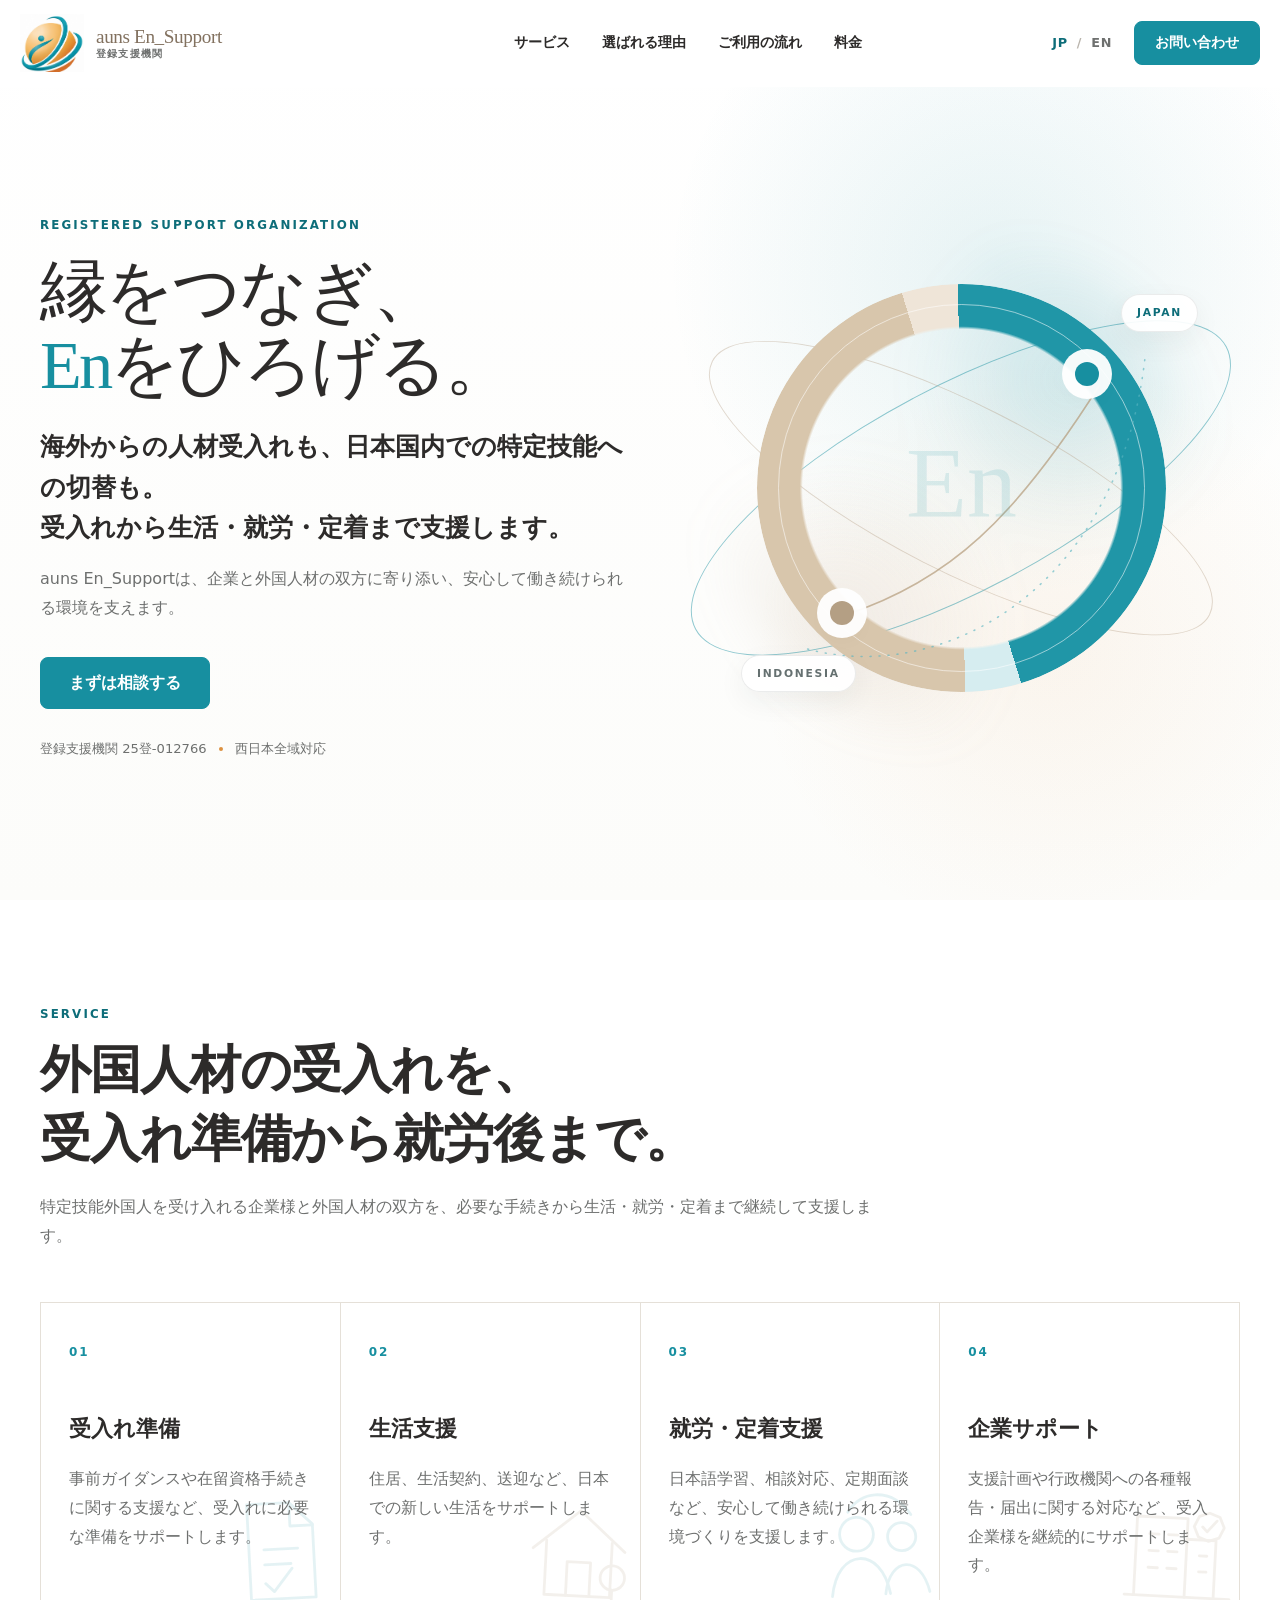
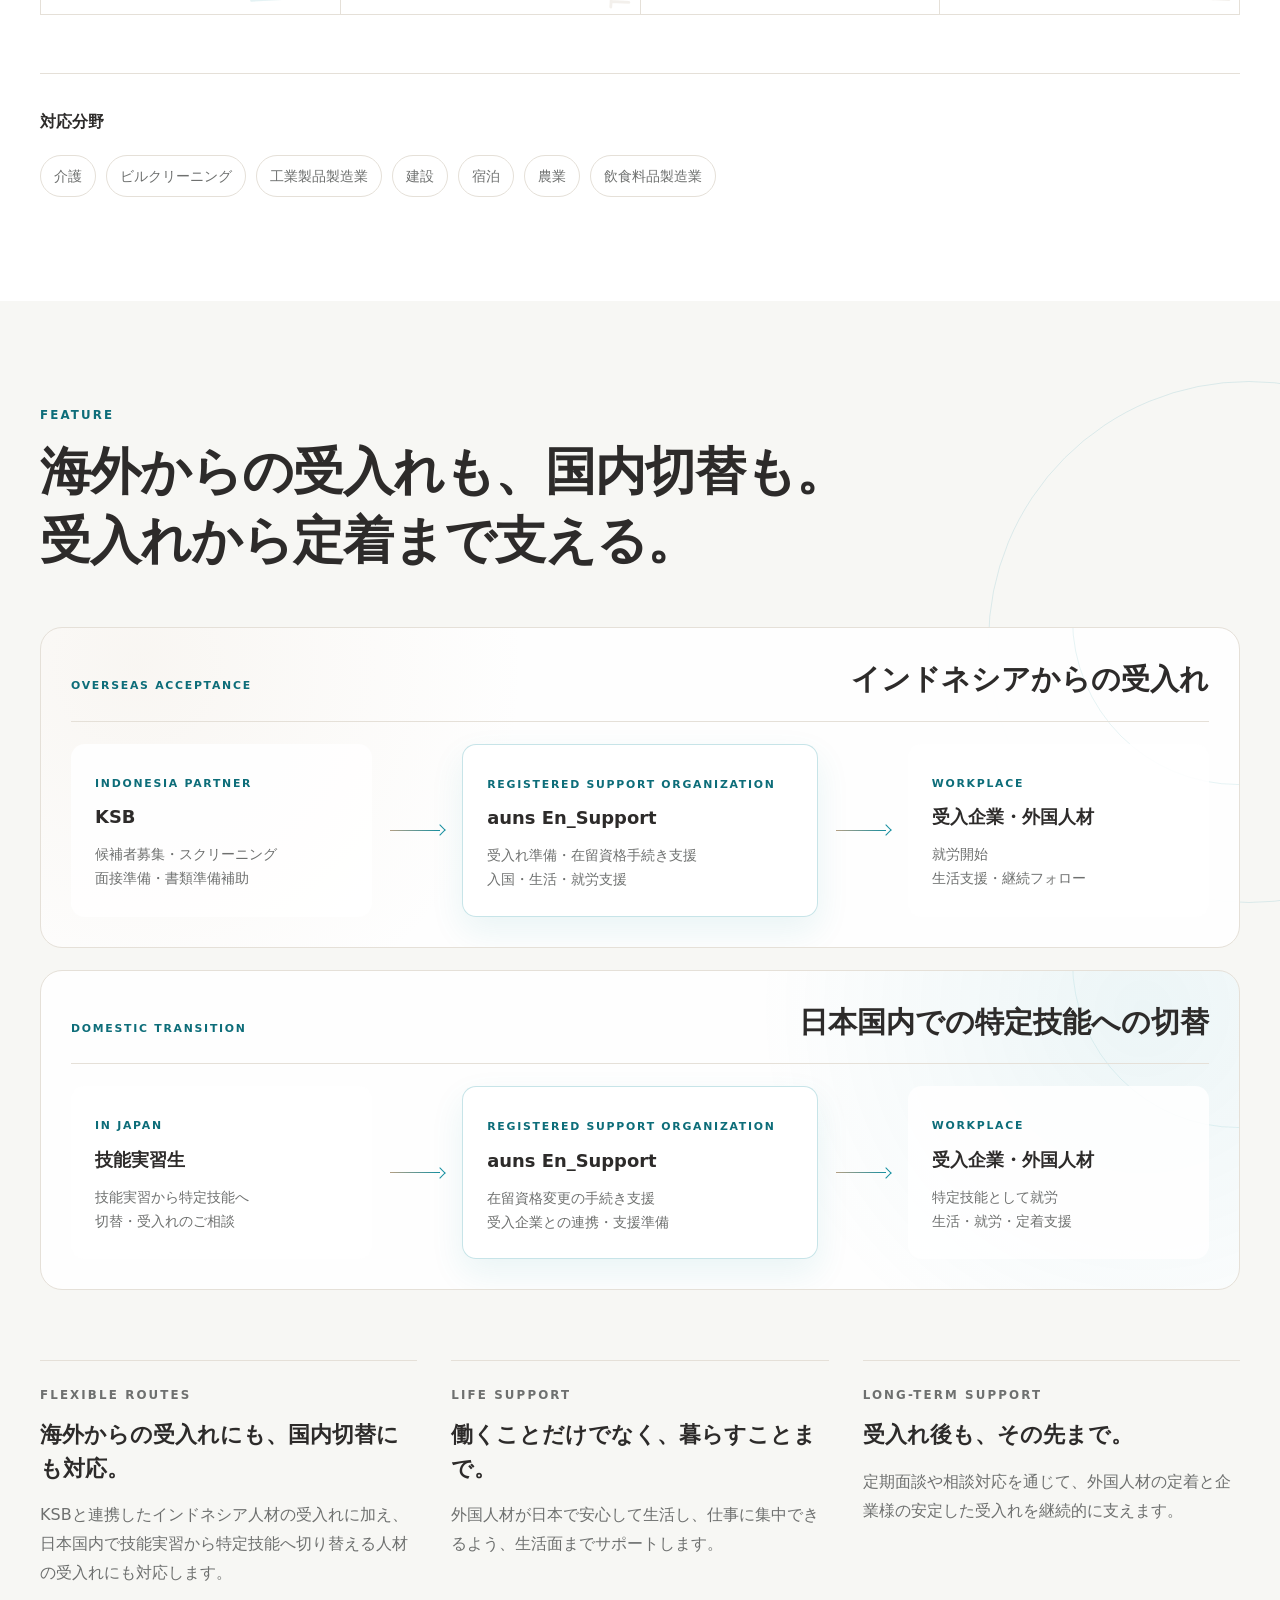
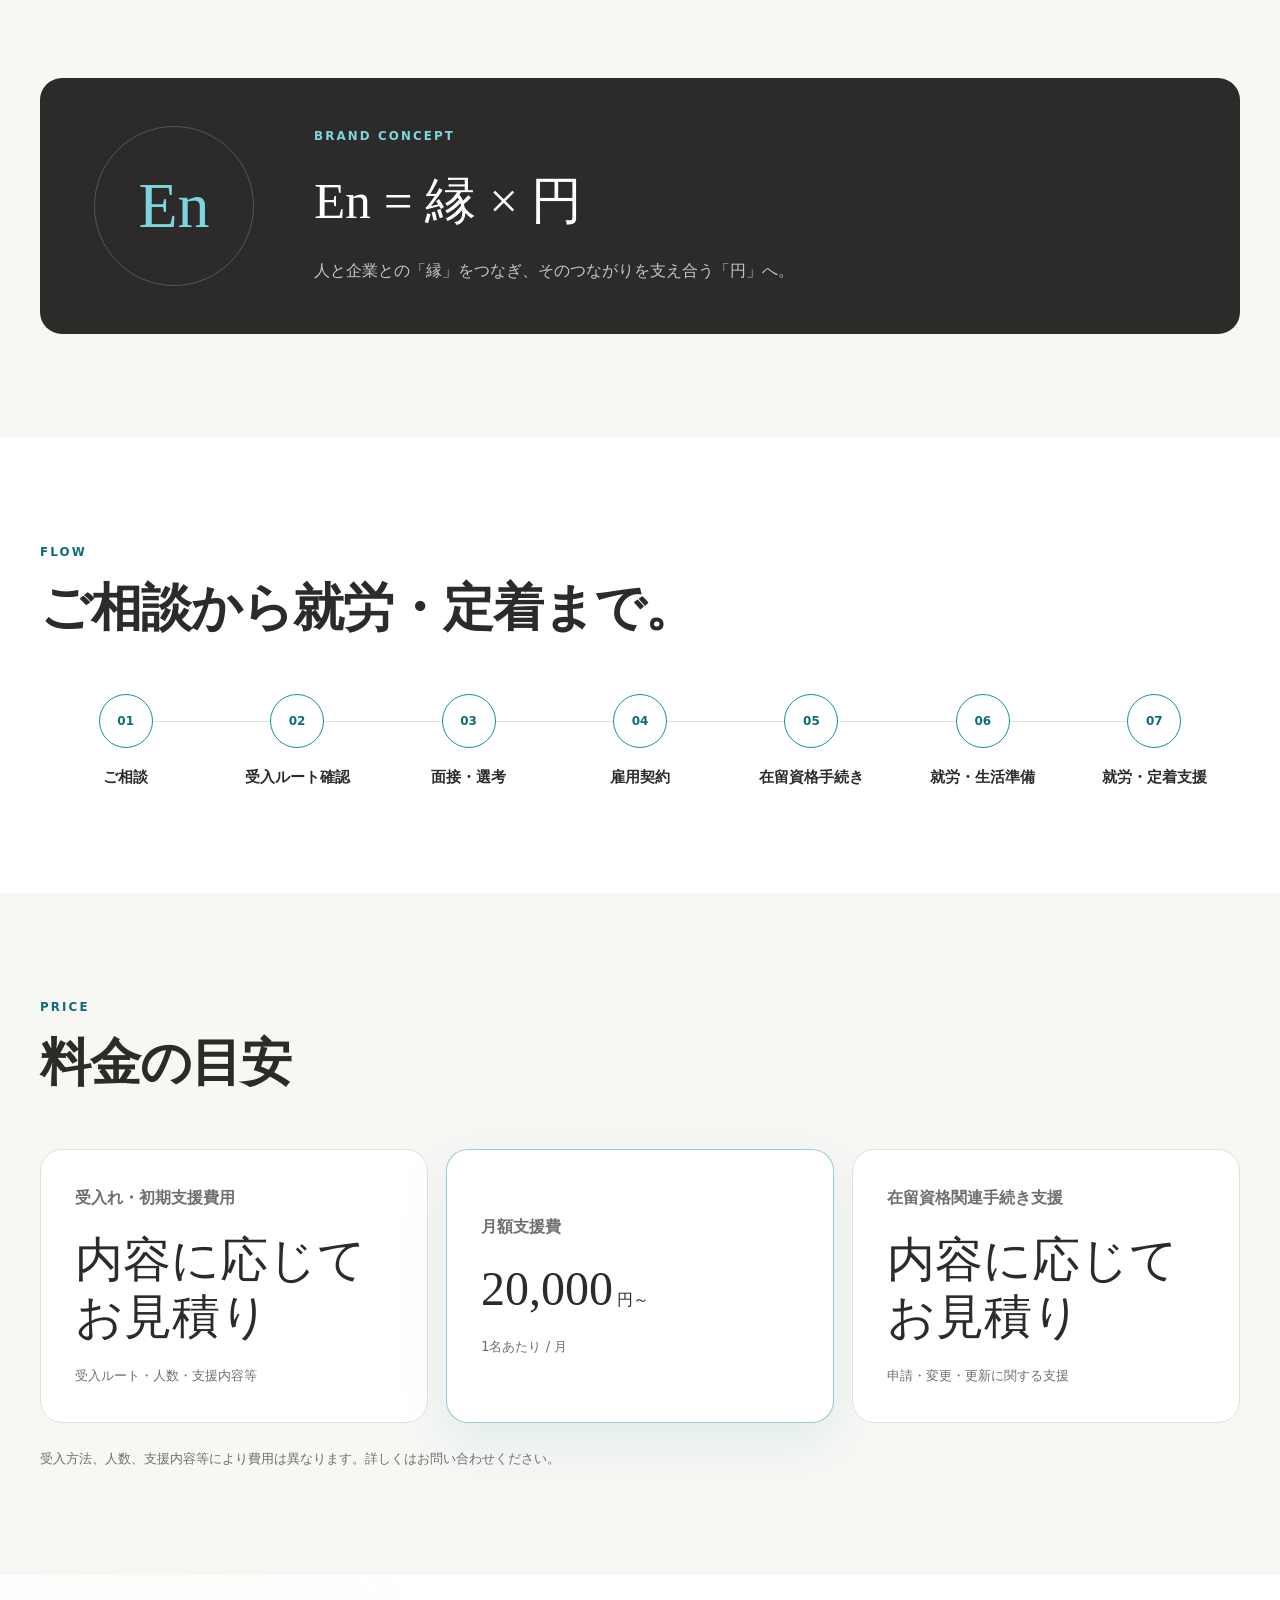
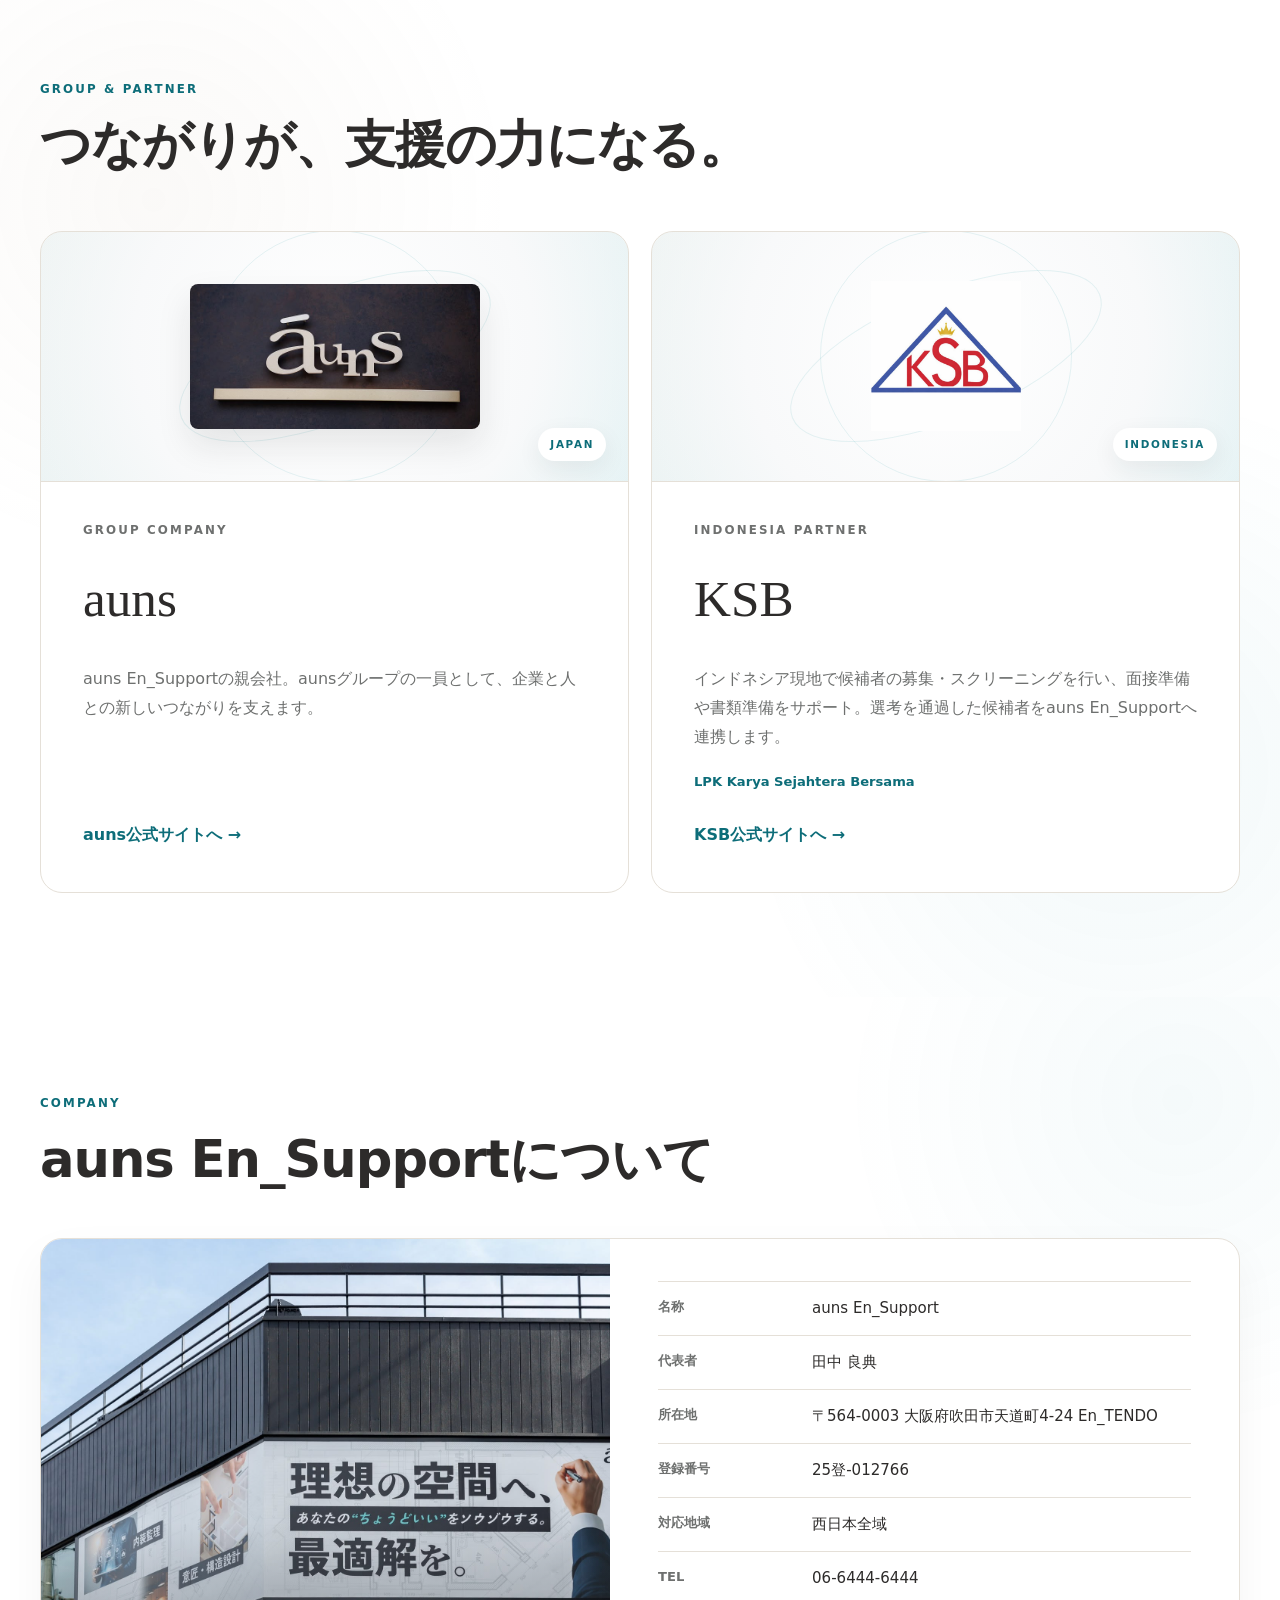
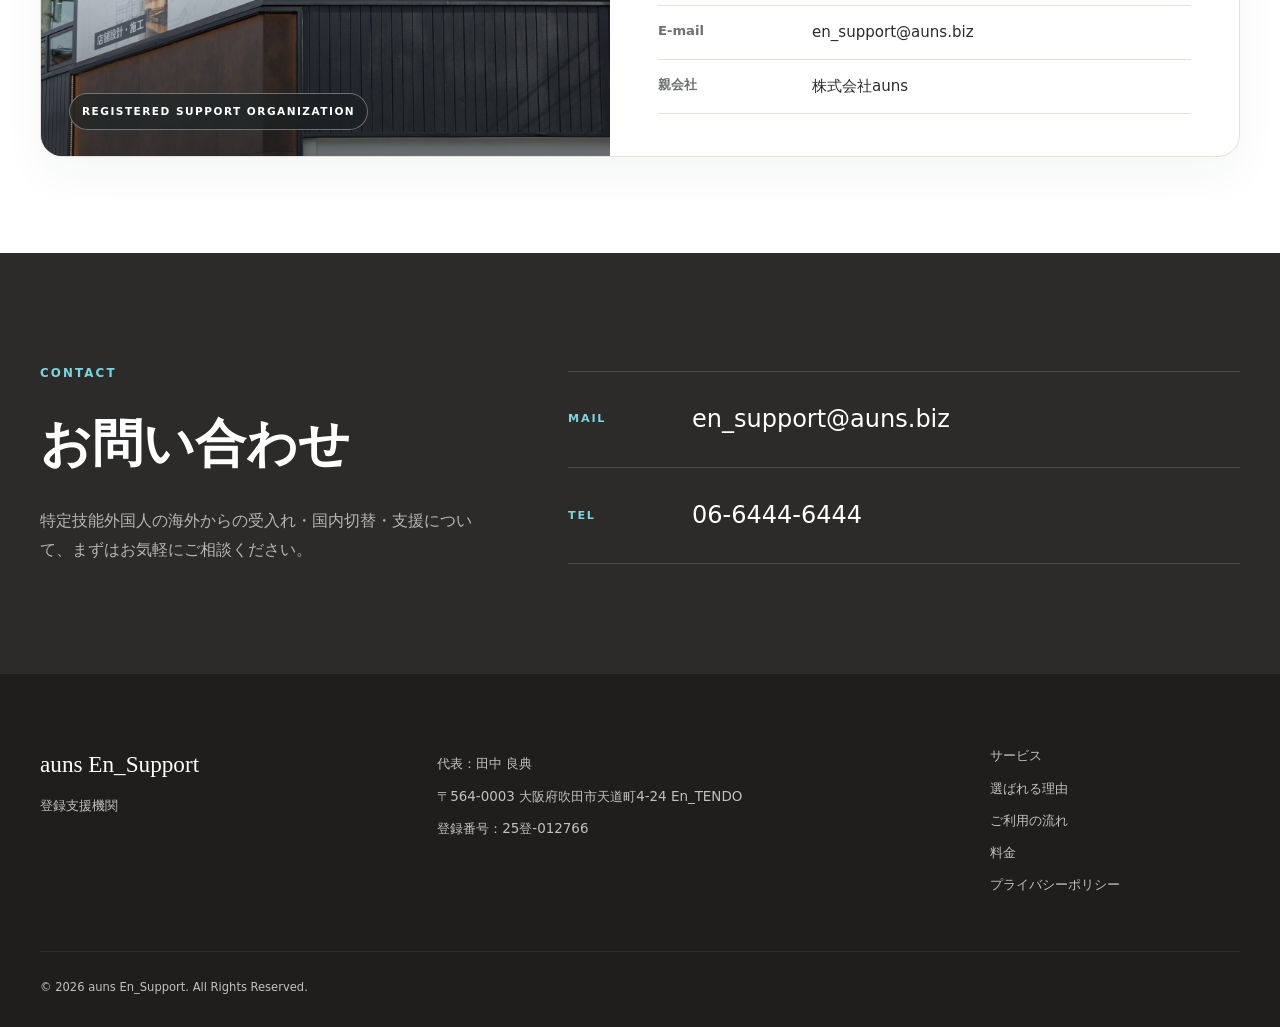
==== commit 3121502f: "V10.6" ====
--- a/index.html
+++ b/index.html
@@ -73,12 +73,12 @@
       </nav>
 
       <div class="header-actions">
-        <button class="language-switch" type="button" id="languageSwitch" aria-label="表示言語を切り替える">
+        <button class="language-switch header-language-switch" type="button" id="languageSwitch" data-language-switch aria-label="表示言語を切り替える">
           <span class="lang-active" data-lang-label="current">JP</span>
           <span class="lang-divider">/</span>
           <span data-lang-label="next">EN</span>
         </button>
-        <a class="button button-small desktop-contact" href="#contact" data-i18n="nav.contact">お問い合わせ</a>
+        <a class="button button-small header-contact" href="#contact" data-i18n="nav.contact">お問い合わせ</a>
         <button class="menu-button" type="button" id="menuButton" aria-label="メニューを開く" aria-expanded="false">
           <span></span><span></span><span></span>
         </button>
@@ -86,13 +86,22 @@
     </div>
 
     <div class="mobile-menu" id="mobileMenu">
-      <nav aria-label="モバイルナビゲーション">
-        <a href="#service" data-i18n="nav.service">サービス</a>
-        <a href="#feature" data-i18n="nav.feature">選ばれる理由</a>
-        <a href="#flow" data-i18n="nav.flow">ご利用の流れ</a>
-        <a href="#price" data-i18n="nav.price">料金</a>
-        <a href="#contact" data-i18n="nav.contact">お問い合わせ</a>
-      </nav>
+      <div class="mobile-menu__inner">
+        <div class="mobile-menu__language">
+          <button class="language-switch mobile-language-switch" type="button" data-language-switch aria-label="表示言語を切り替える">
+            <span class="lang-active" data-lang-label="current">JP</span>
+            <span class="lang-divider">/</span>
+            <span data-lang-label="next">EN</span>
+          </button>
+        </div>
+        <nav aria-label="モバイルナビゲーション">
+          <a href="#service" data-i18n="nav.service">サービス</a>
+          <a href="#feature" data-i18n="nav.feature">選ばれる理由</a>
+          <a href="#flow" data-i18n="nav.flow">ご利用の流れ</a>
+          <a href="#price" data-i18n="nav.price">料金</a>
+        </nav>
+        <a class="button mobile-menu__contact" href="#contact" data-i18n="nav.contact">お問い合わせ</a>
+      </div>
     </div>
   </header>
 
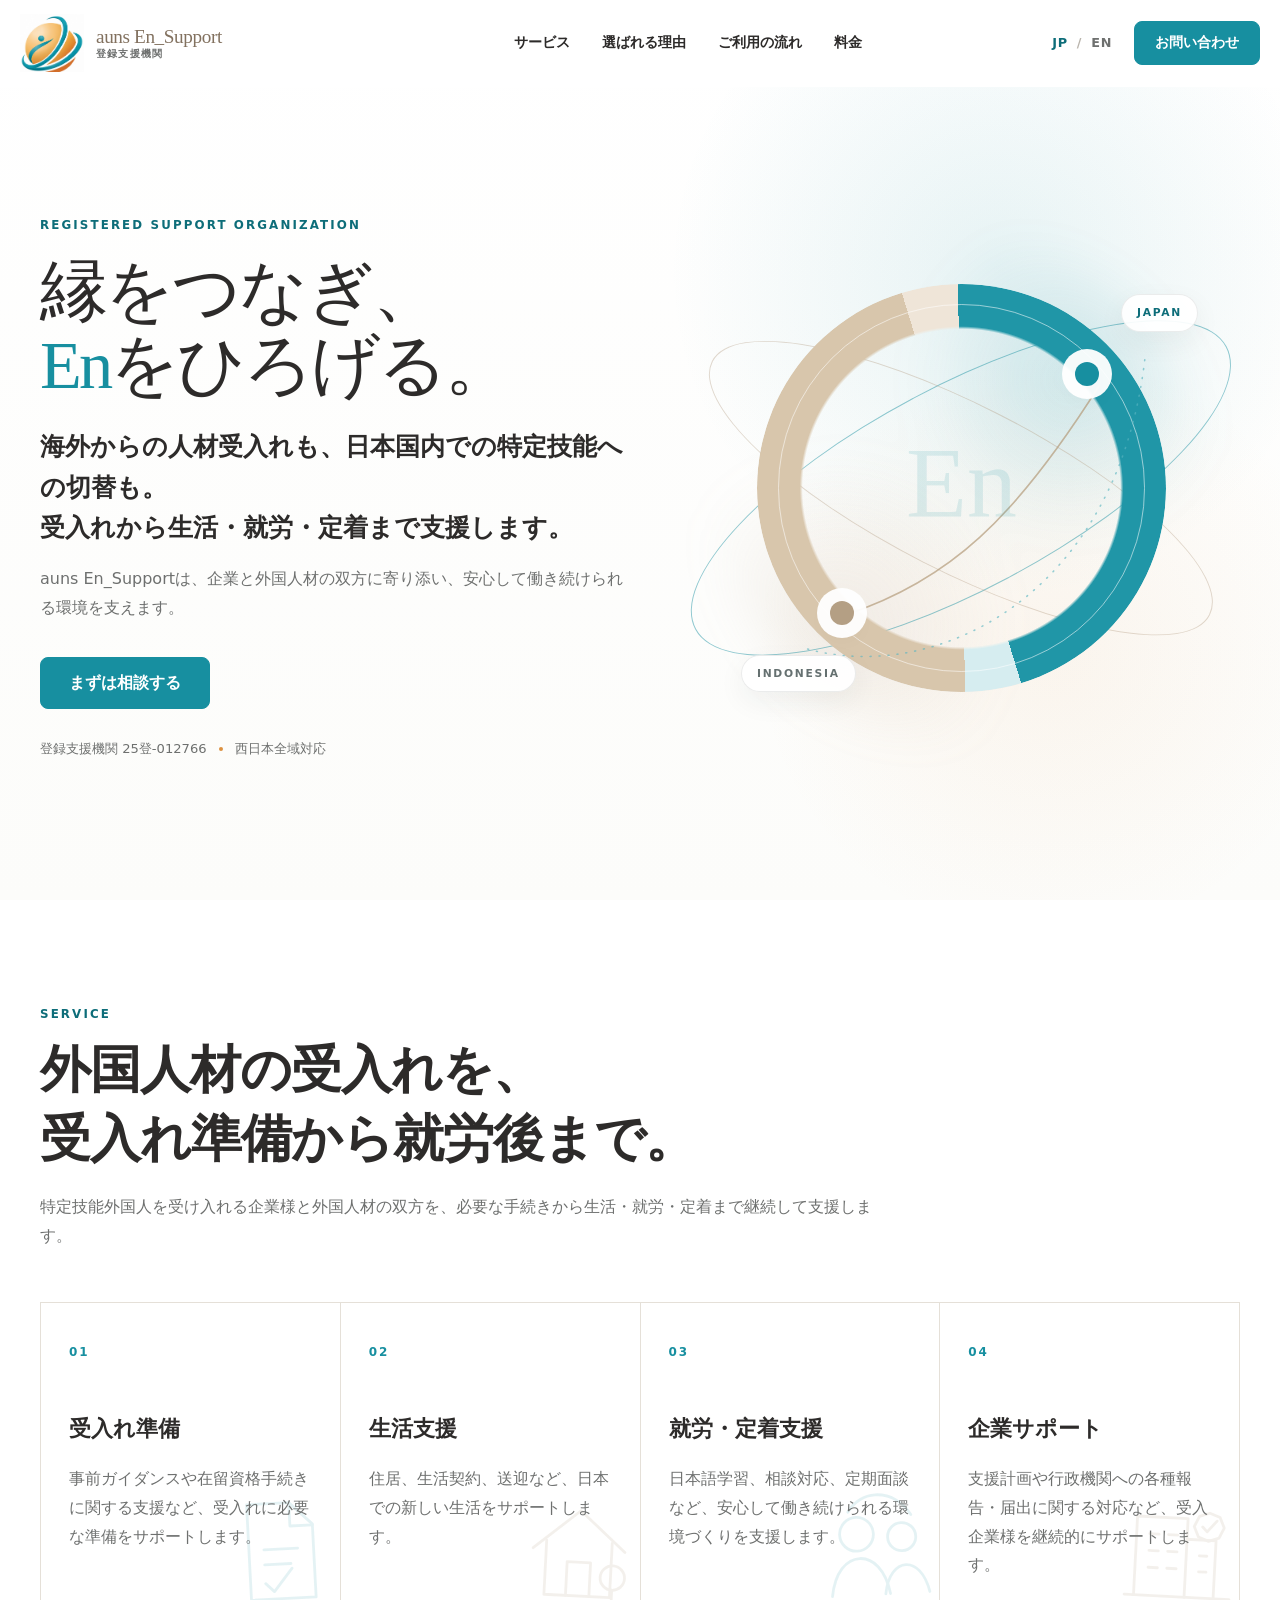
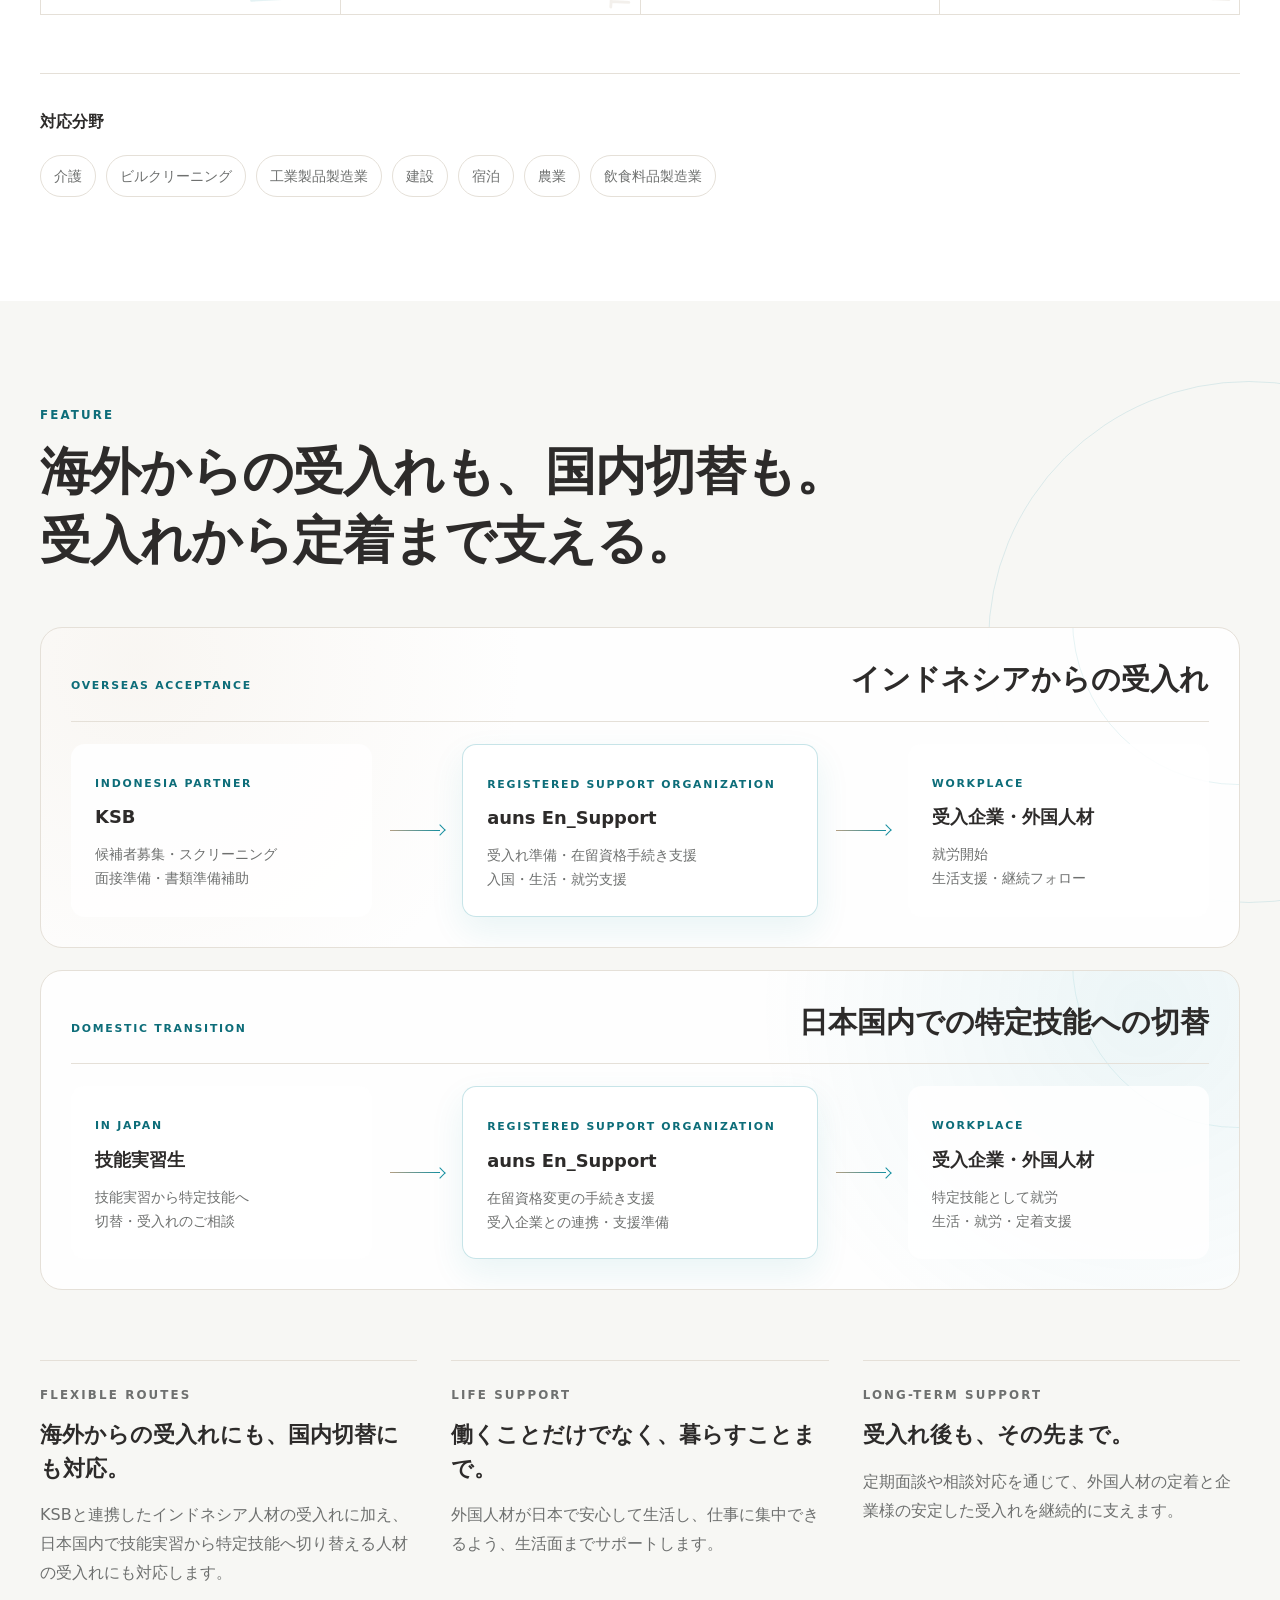
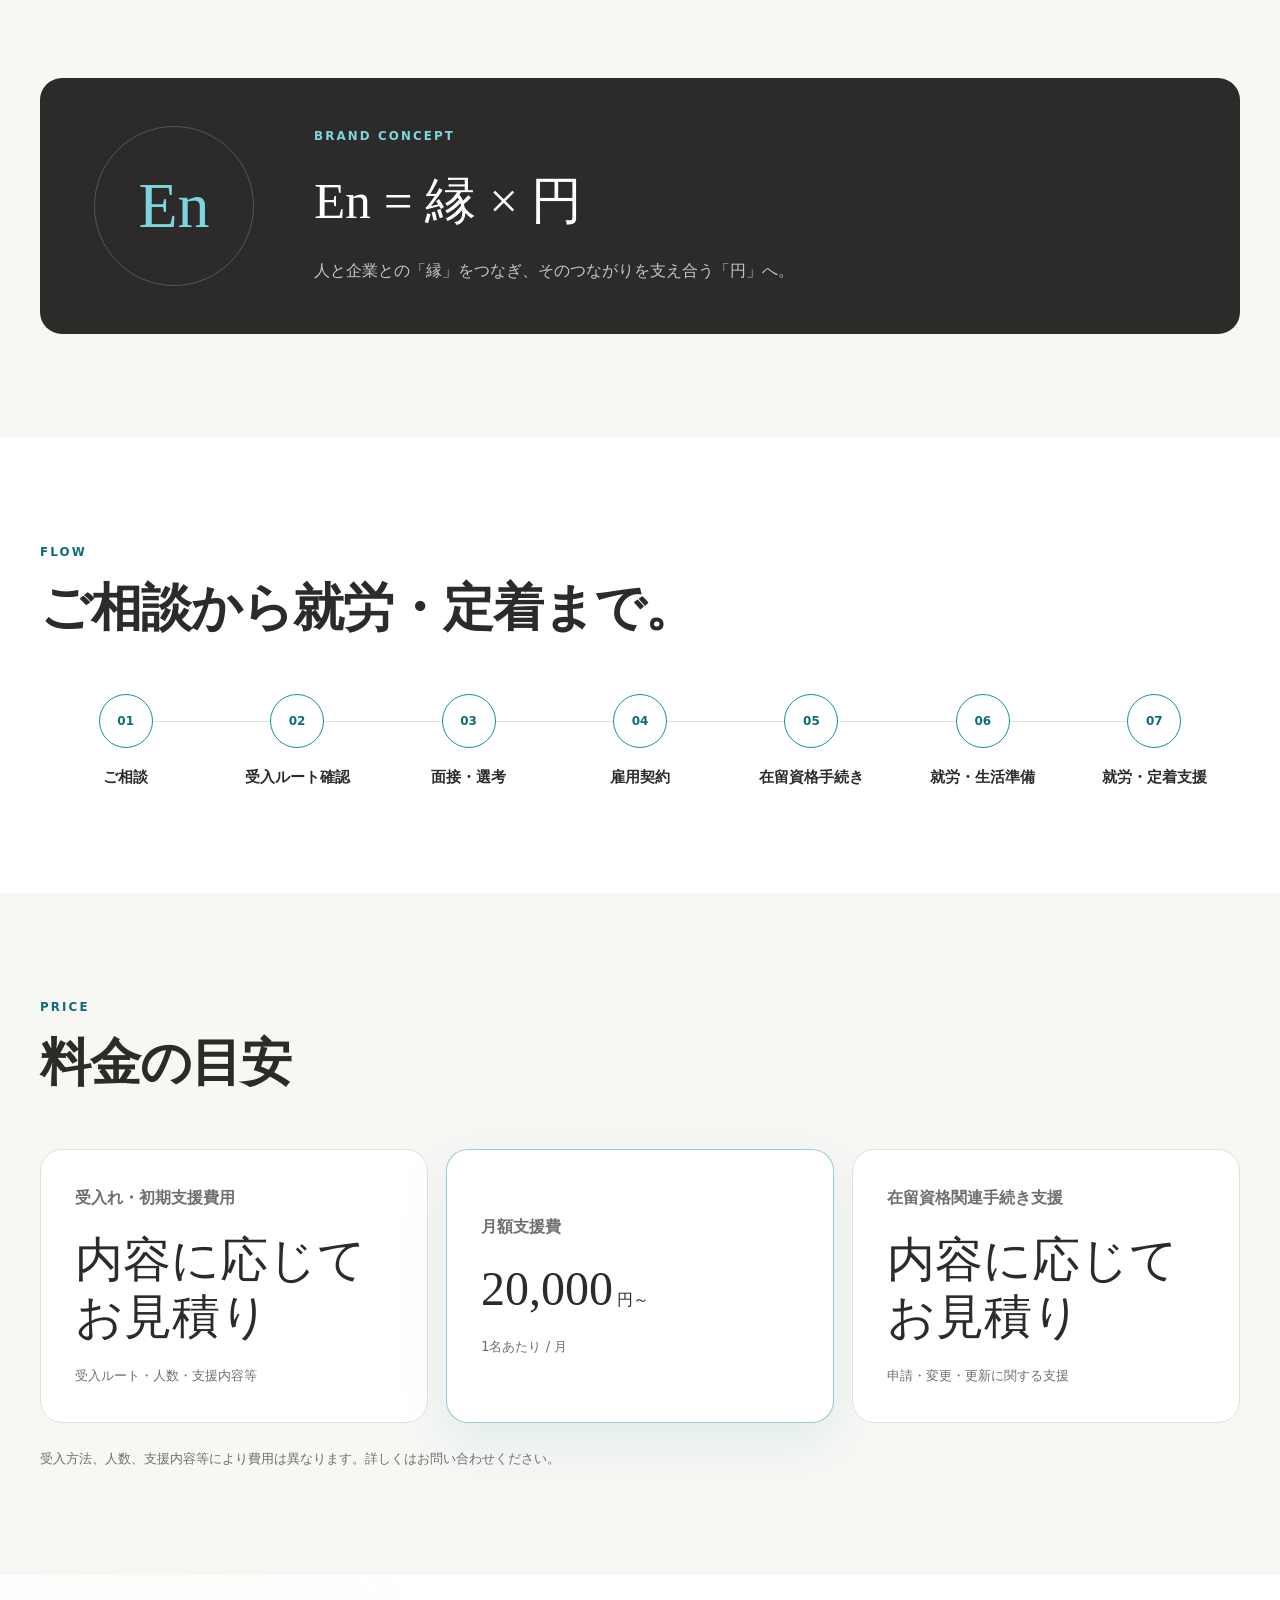
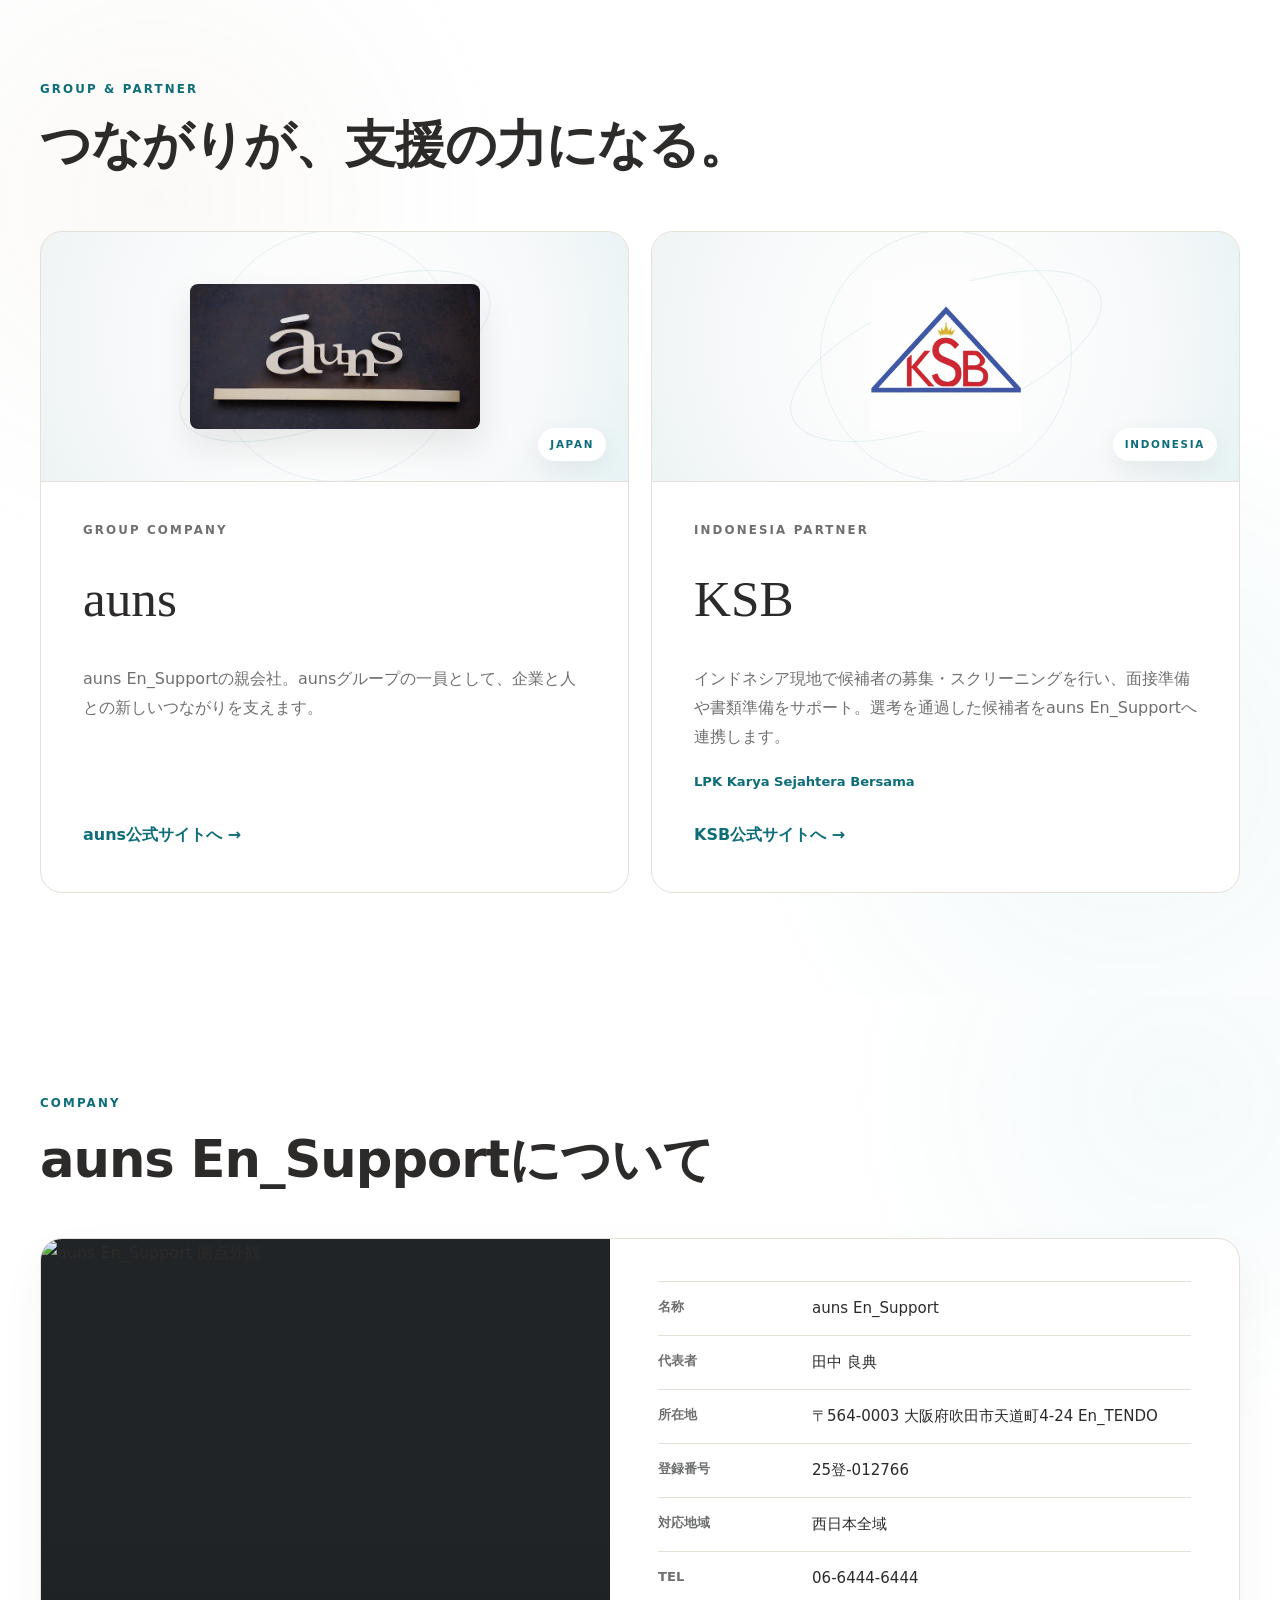
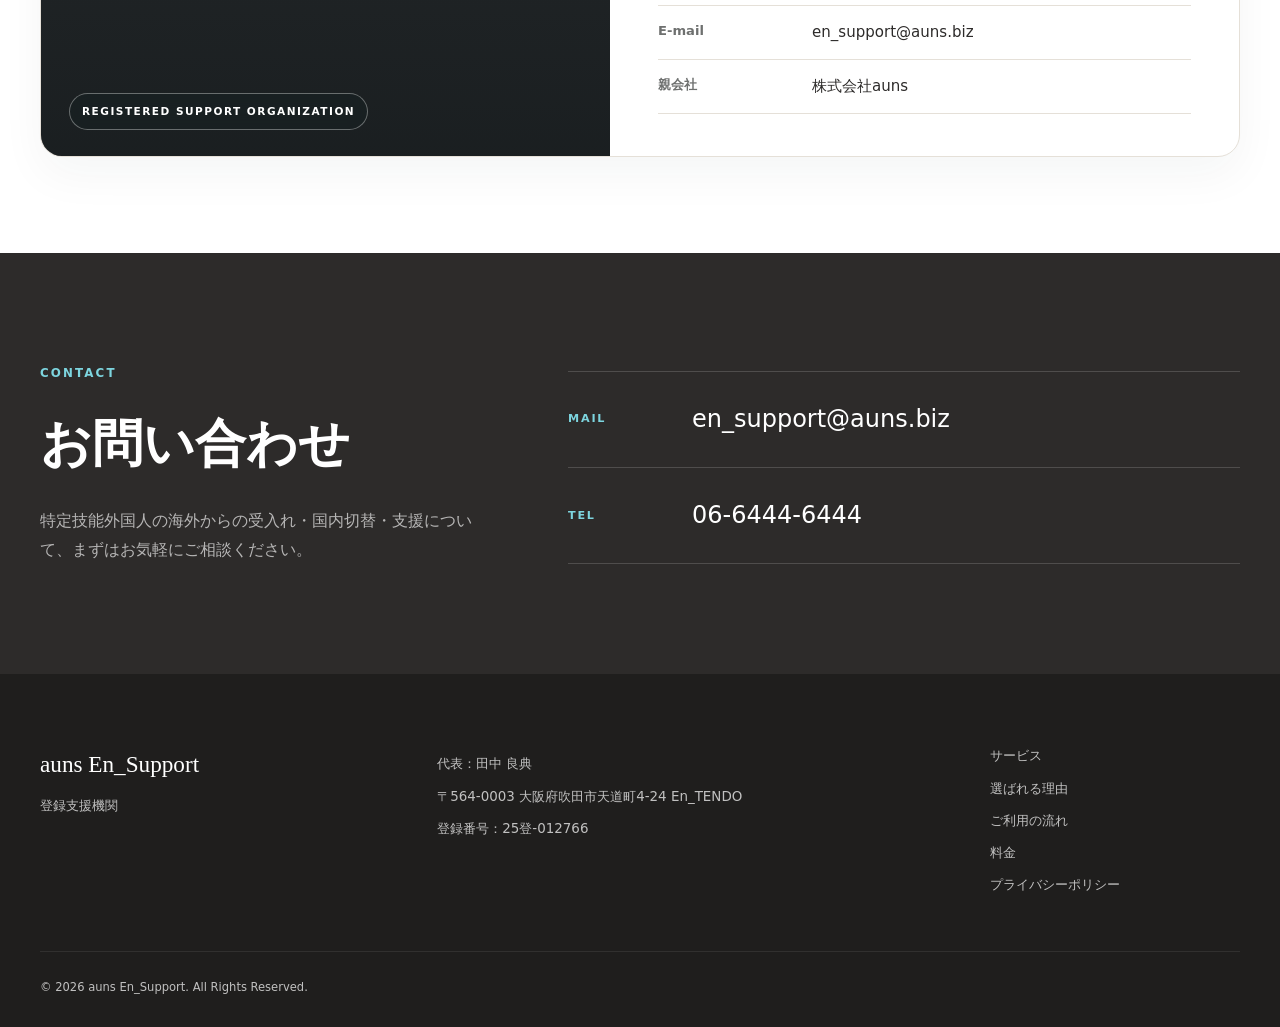
==== commit 723aee56: "V10.8" ====
--- a/index.html
+++ b/index.html
@@ -85,6 +85,8 @@
       </div>
     </div>
 
+  </header>
+
     <div class="mobile-menu" id="mobileMenu">
       <div class="mobile-menu__inner">
         <div class="mobile-menu__language">
@@ -103,7 +105,6 @@
         <a class="button mobile-menu__contact" href="#contact" data-i18n="nav.contact">お問い合わせ</a>
       </div>
     </div>
-  </header>
 
   <main>
     <section class="hero section-shell">
@@ -407,7 +408,7 @@
 
         <div class="company-panel reveal">
           <div class="company-photo">
-            <img src="assets/images/auns-building.jpg" alt="auns En_Support 拠点外観">
+            <img src="assets/images/auns-building.png" alt="auns En_Support 拠点外観">
             <span class="company-photo__label" data-i18n="company.kicker">REGISTERED SUPPORT ORGANIZATION</span>
           </div>
           <div class="company-details">
--- a/assets/css/style.css
+++ b/assets/css/style.css
@@ -210,6 +210,15 @@
   gap: 16px;
 }
 
+.header-contact {
+  white-space: nowrap;
+}
+
+.mobile-language-switch,
+.mobile-menu__contact {
+  display: none;
+}
+
 .language-switch {
   border: 0;
   background: transparent;
@@ -1000,9 +1009,18 @@
     height: 58px;
   }
 
-  .desktop-nav,
-  .desktop-contact {
+  .desktop-nav {
     display: none;
+  }
+
+  .header-actions {
+    gap: 10px;
+  }
+
+  .header-contact {
+    min-height: 40px;
+    padding-inline: 16px;
+    font-size: 0.78rem;
   }
 
   .menu-button {
@@ -1022,33 +1040,73 @@
   }
 
   .mobile-menu {
+    display: block;
     position: fixed;
-    inset: var(--header-height) 0 0;
-    z-index: 999;
-    padding: 30px 24px;
-    background: rgba(255,255,255,0.98);
+    top: var(--header-height);
+    right: 0;
+    bottom: 0;
+    left: 0;
+    z-index: 990;
+    padding: 18px 24px 30px;
+    background: #ffffff;
     opacity: 0;
     visibility: hidden;
-    transform: translateY(-10px);
-    transition: opacity 0.25s ease, visibility 0.25s ease, transform 0.25s ease;
+    pointer-events: none;
+    transform: translateY(-8px);
+    transition: opacity 0.22s ease, visibility 0.22s ease, transform 0.22s ease;
+    overflow-y: auto;
+    overscroll-behavior: contain;
   }
 
   .mobile-menu.is-open {
     opacity: 1;
     visibility: visible;
+    pointer-events: auto;
     transform: none;
+  }
+
+  .mobile-menu__inner {
+    width: min(100%, 640px);
+    margin-inline: auto;
+    padding-top: 4px;
   }
 
   .mobile-menu nav {
     display: grid;
     gap: 0;
-  }
-
-  .mobile-menu a {
-    padding: 20px 0;
+    border-top: 1px solid var(--line);
+  }
+
+  .mobile-menu nav a {
+    display: flex;
+    align-items: center;
+    justify-content: space-between;
+    min-height: 68px;
+    padding: 0 4px;
     border-bottom: 1px solid var(--line);
-    font-size: 1.1rem;
+    font-size: 1.08rem;
     font-weight: 700;
+    letter-spacing: 0.01em;
+  }
+
+  .mobile-menu nav a::after {
+    content: "→";
+    color: var(--teal);
+    font-size: 1.05rem;
+    font-weight: 500;
+    transition: transform 0.2s ease;
+  }
+
+  .mobile-menu nav a:hover::after {
+    transform: translateX(4px);
+  }
+
+  .mobile-menu__contact {
+    display: flex;
+    width: 100%;
+    margin-top: 24px;
+    min-height: 56px;
+    font-size: 0.98rem;
   }
 
   .hero {
@@ -1196,6 +1254,40 @@
 @media (max-width: 520px) {
   .language-switch {
     font-size: 0.72rem;
+  }
+
+  .header-actions {
+    gap: 6px;
+  }
+
+  .header-language-switch {
+    display: none;
+  }
+
+  .header-contact {
+    min-height: 38px;
+    padding-inline: 12px;
+    font-size: 0.72rem;
+    border-radius: 7px;
+  }
+
+  .menu-button {
+    width: 40px;
+    height: 40px;
+    padding: 8px;
+  }
+
+  .mobile-menu__language {
+    display: flex;
+    justify-content: flex-end;
+    min-height: 44px;
+    padding-bottom: 4px;
+  }
+
+  .mobile-language-switch {
+    display: inline-flex;
+    align-items: center;
+    padding: 6px 0;
   }
 
   .hero-meta {
@@ -2768,3 +2860,30 @@
     text-align: left;
   }
 }
+
+
+/* V10.6: persistent contact CTA and mobile navigation fix */
+@media (max-width: 390px) {
+  .header-inner {
+    width: min(calc(100% - 16px), 1360px);
+    gap: 6px;
+  }
+
+  .brand {
+    gap: 6px;
+  }
+
+  .brand-mark {
+    width: 42px;
+    height: 42px;
+  }
+
+  .brand-wordmark strong {
+    font-size: 0.8rem;
+  }
+
+  .header-contact {
+    padding-inline: 10px;
+    font-size: 0.68rem;
+  }
+}
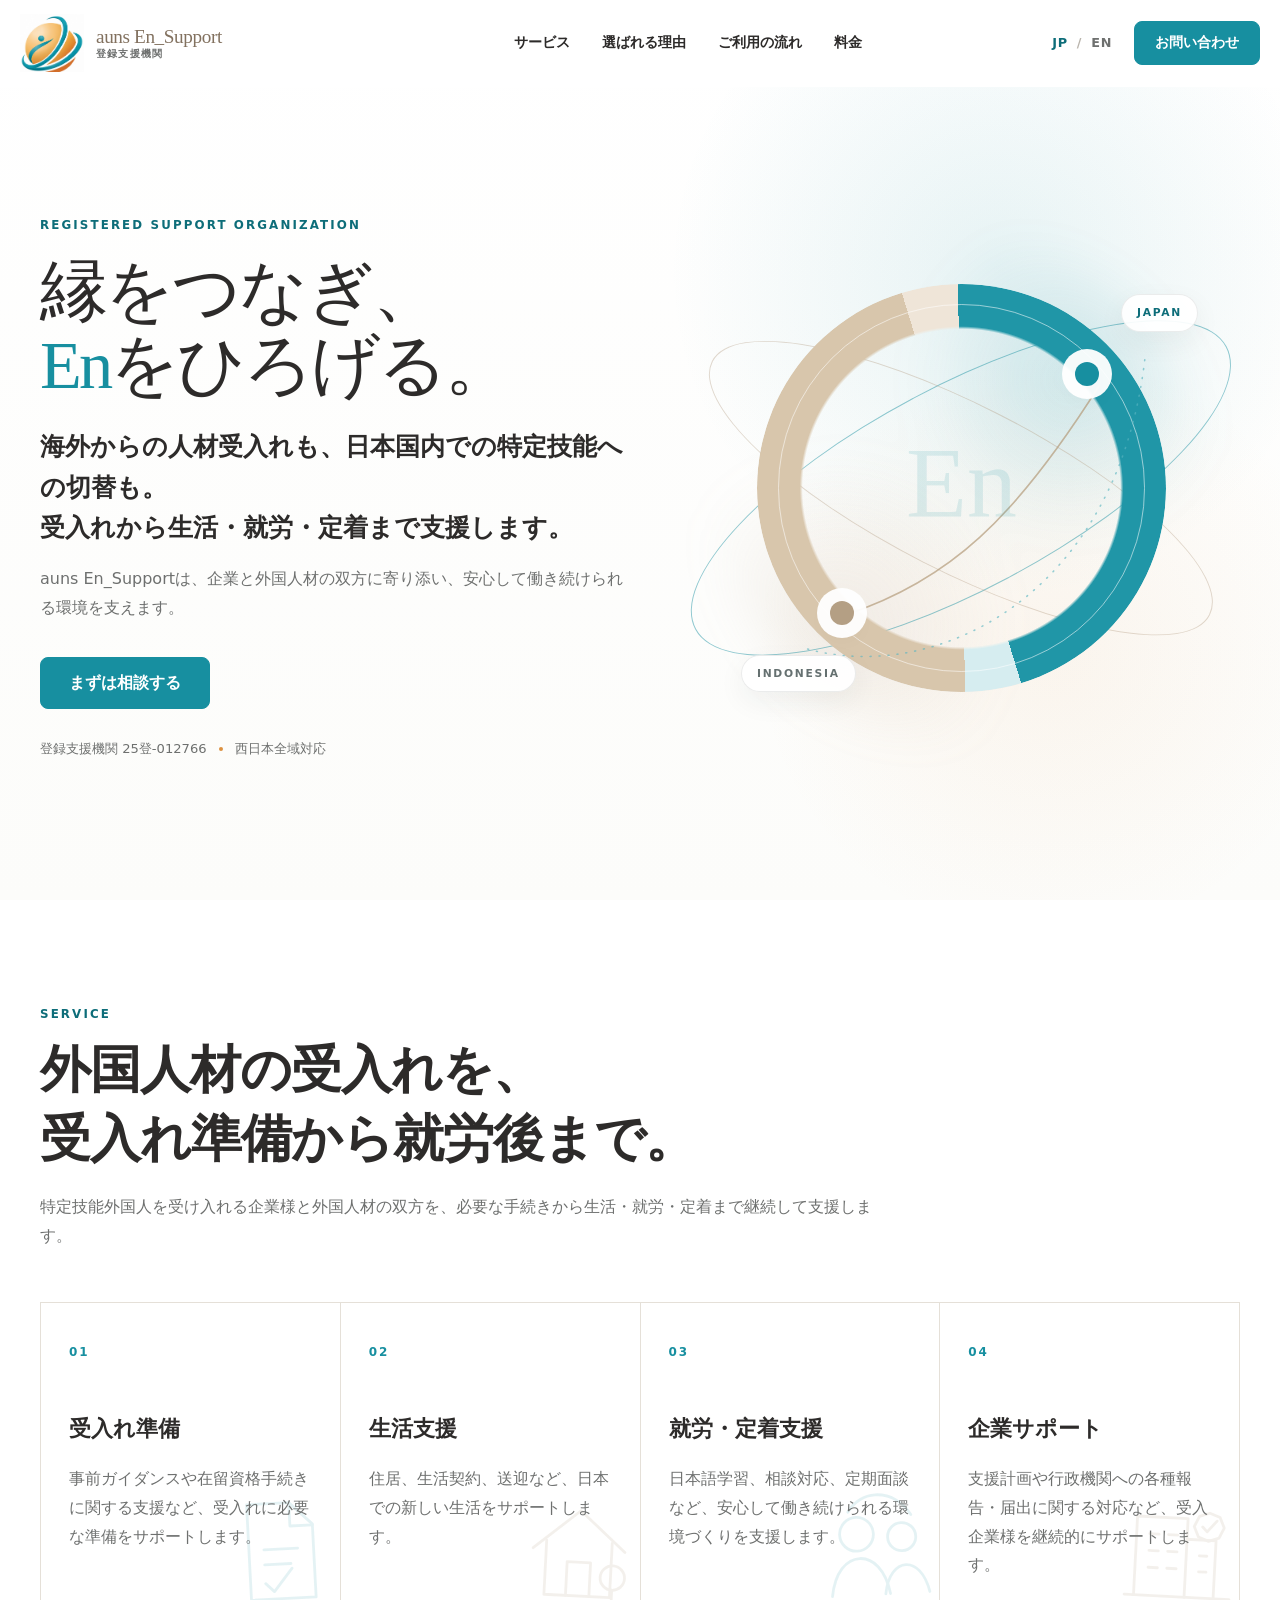
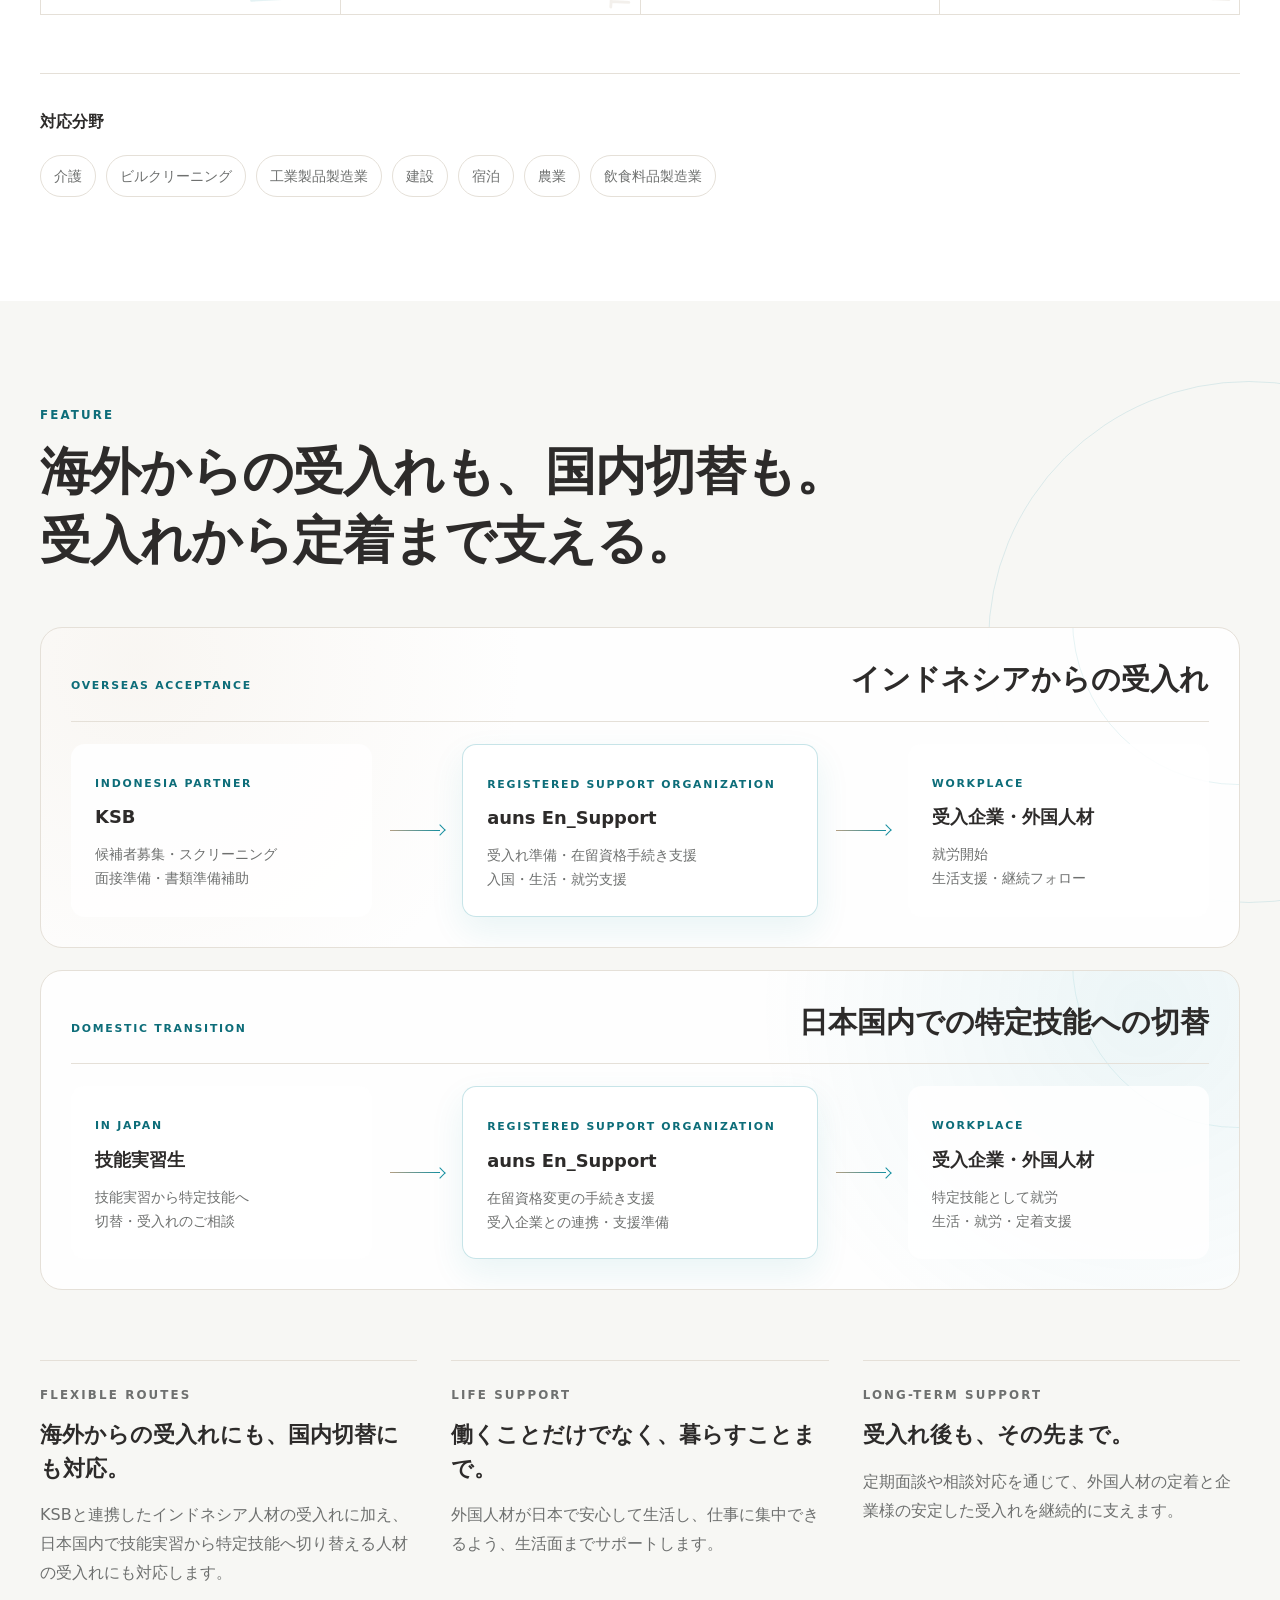
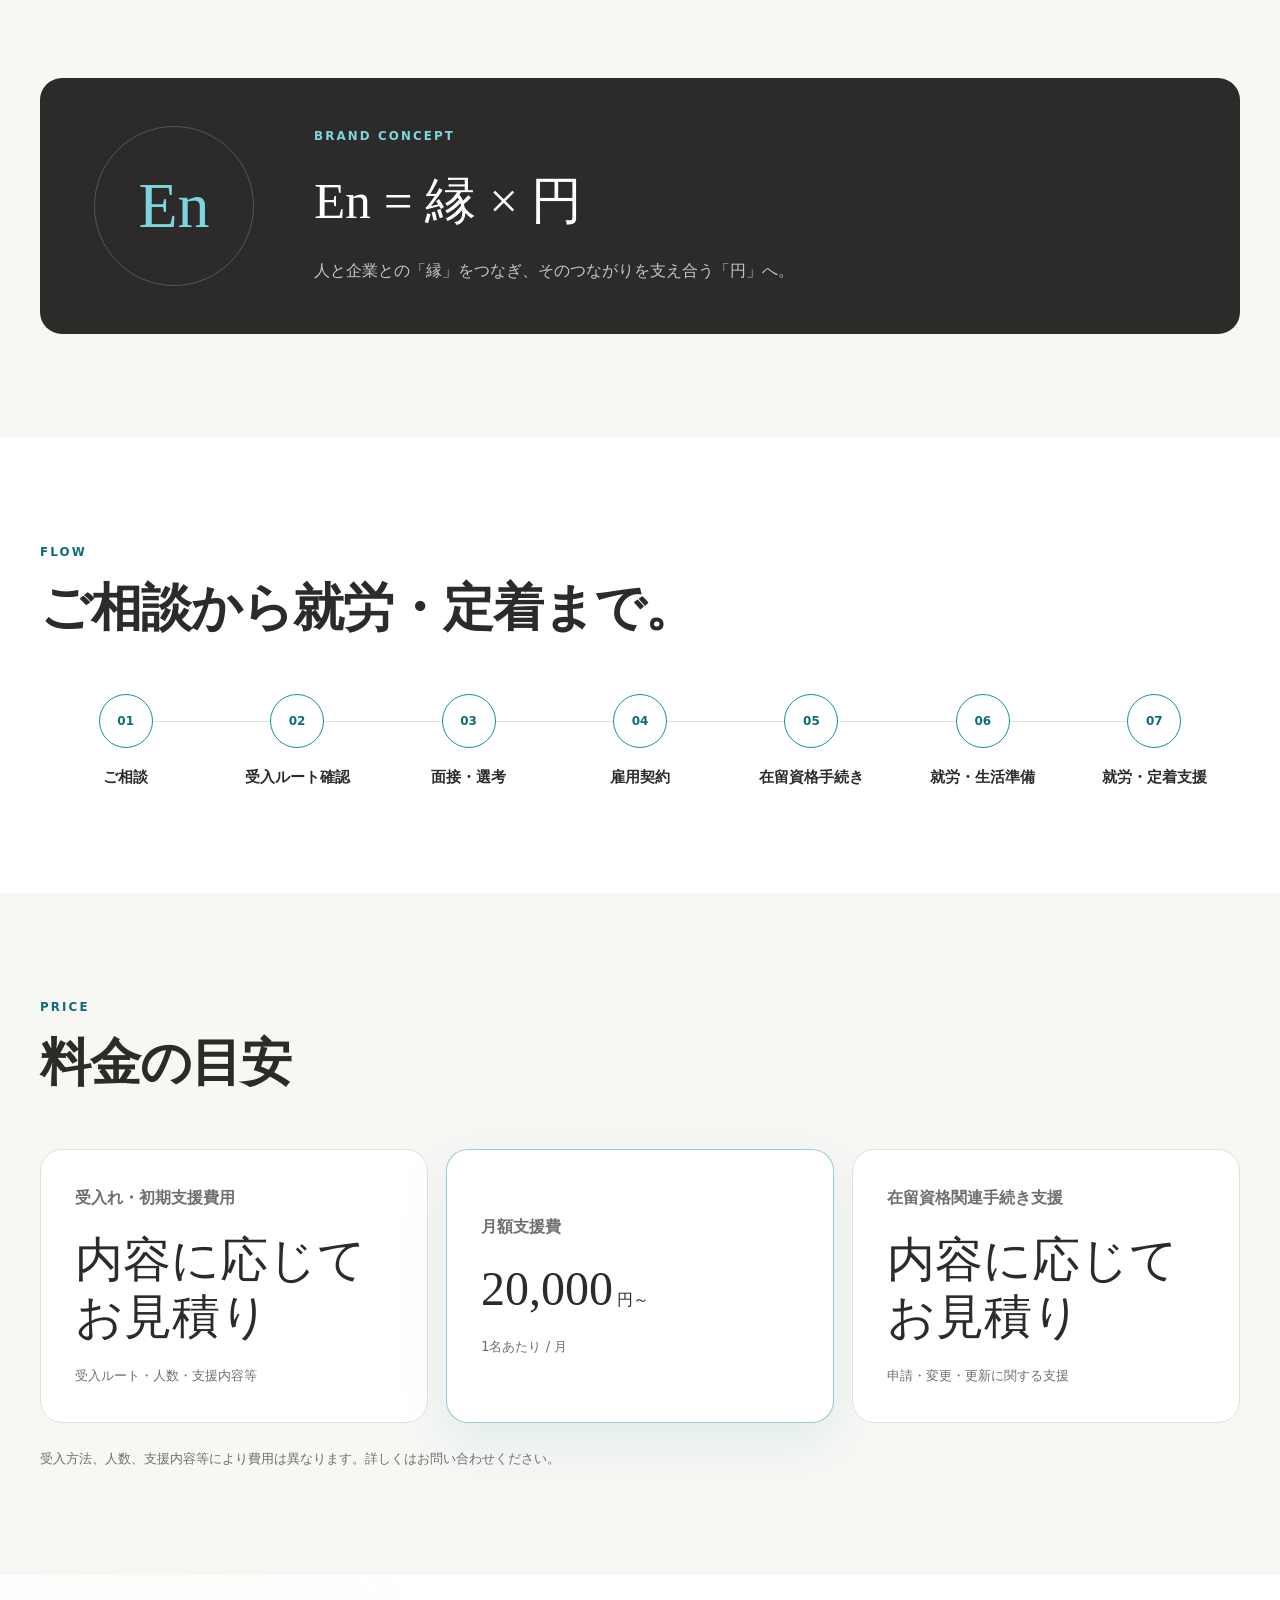
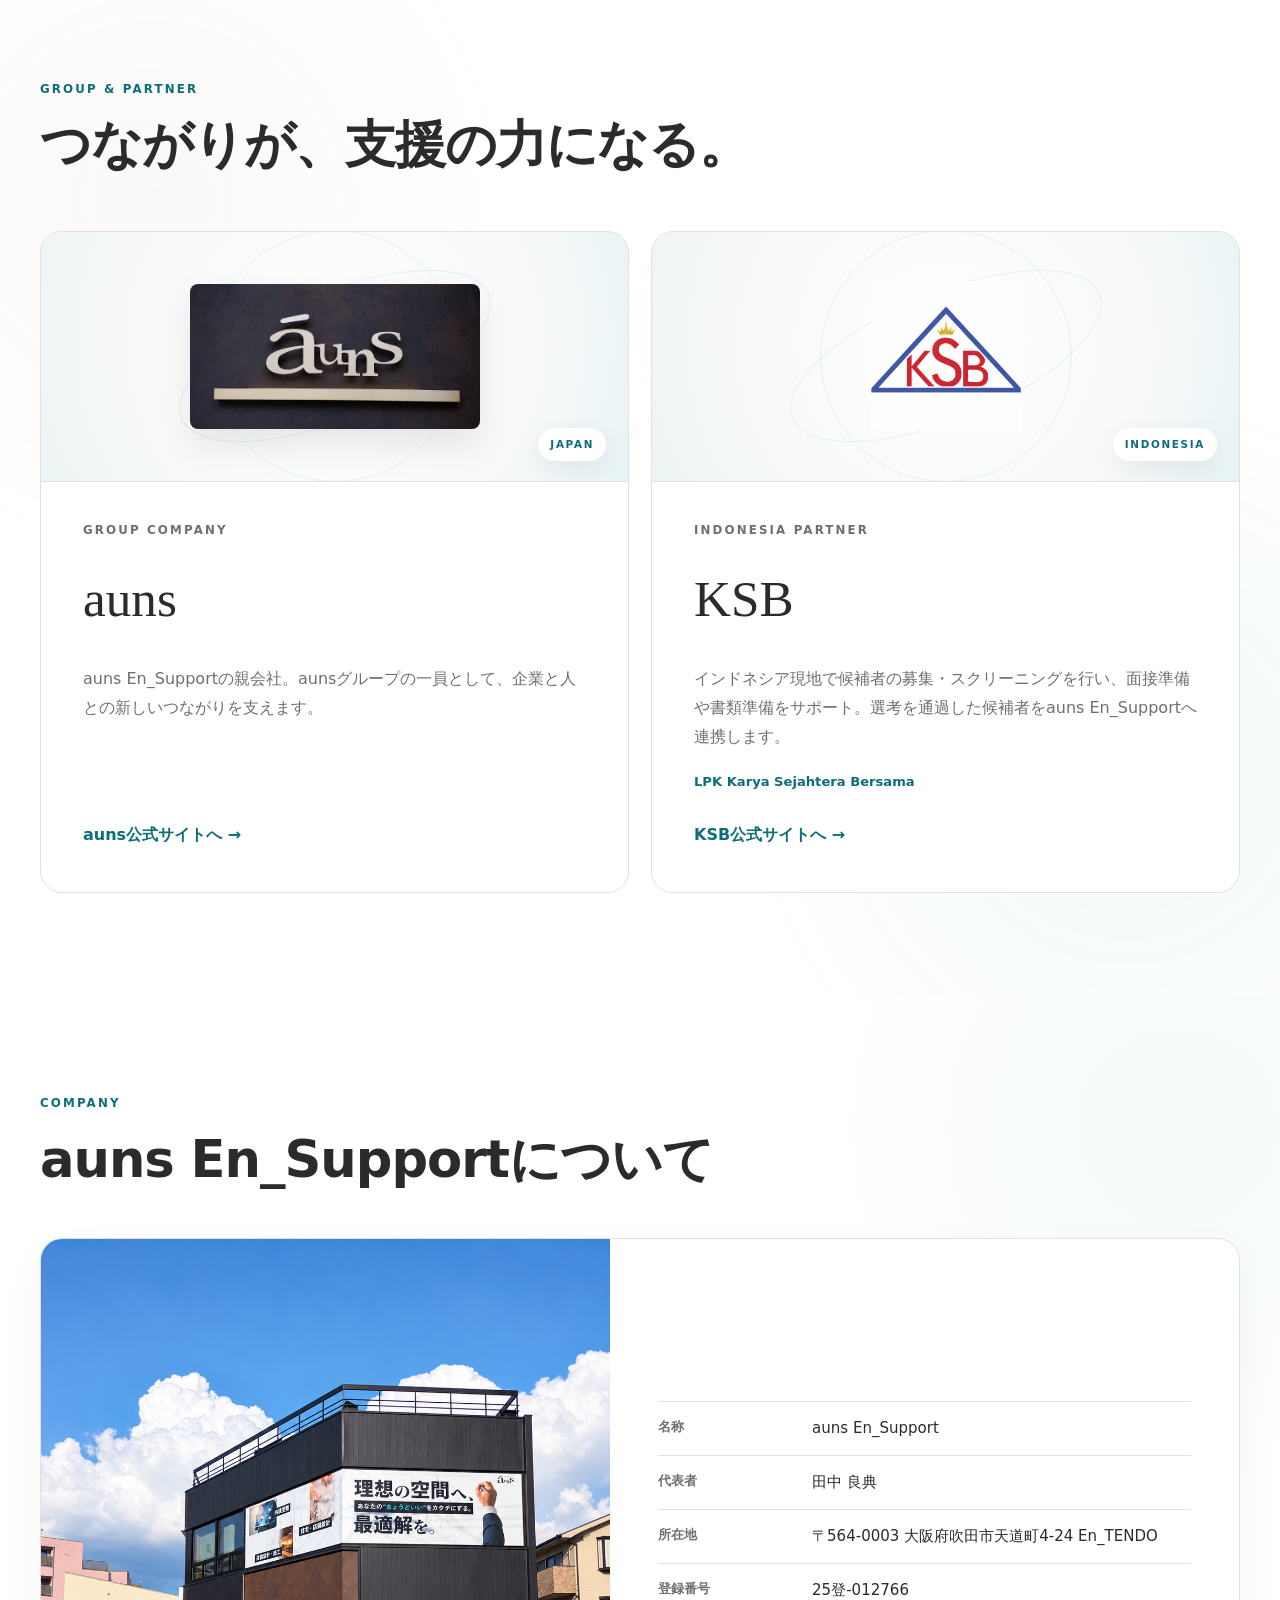
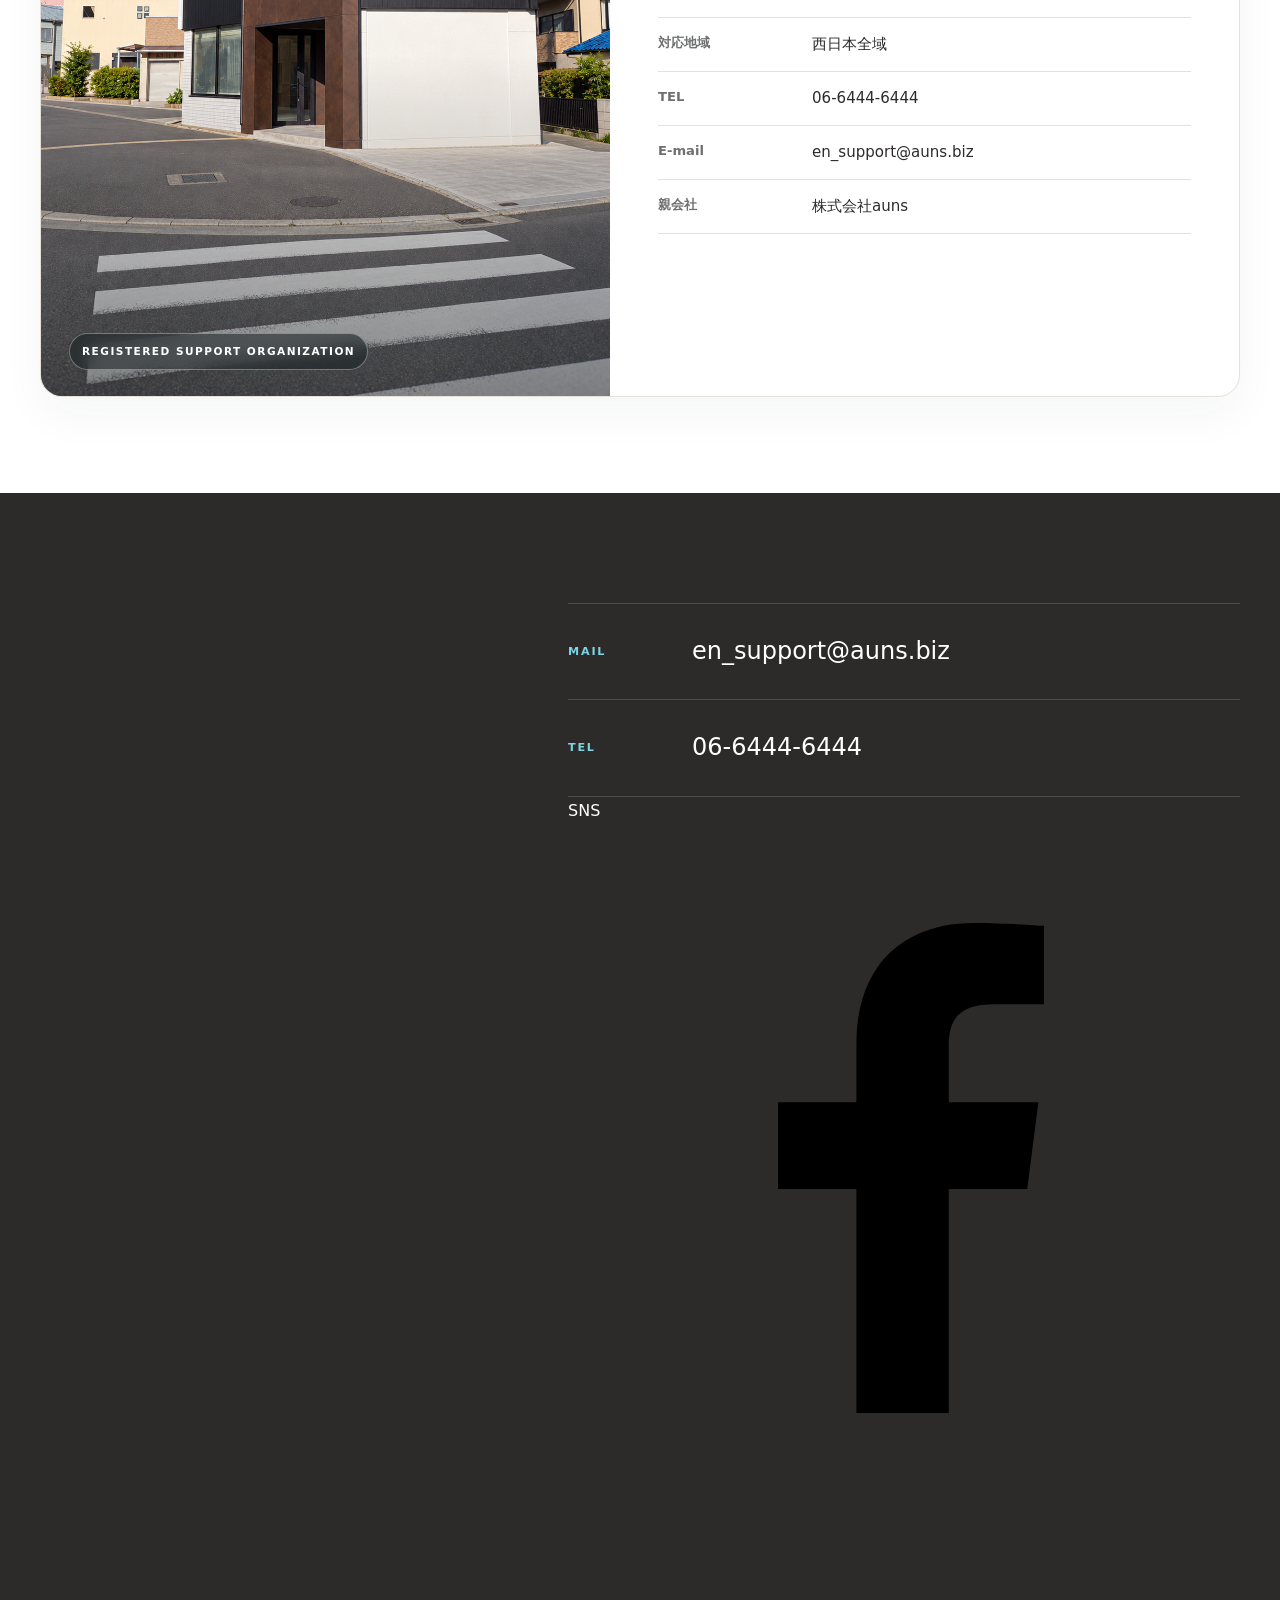
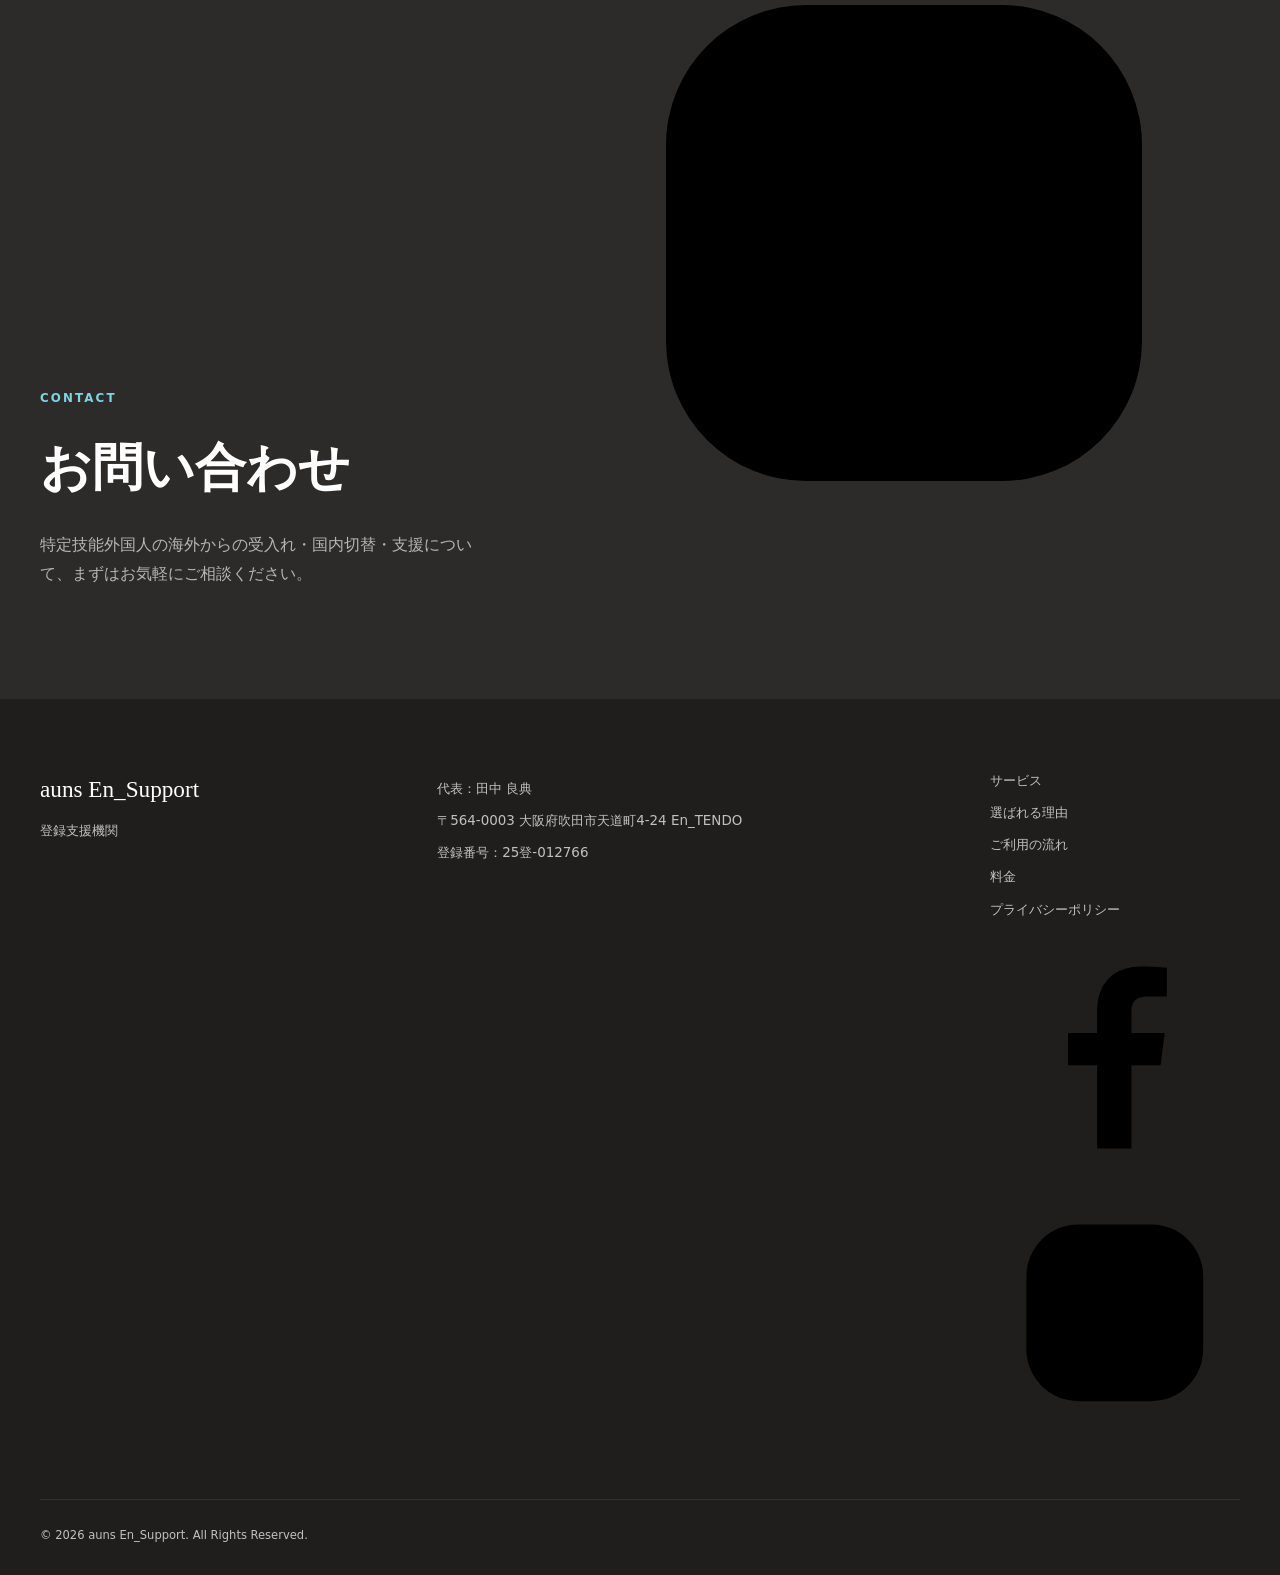
==== commit c659a50d: "V10.9" ====
--- a/index.html
+++ b/index.html
@@ -443,6 +443,17 @@
             <span>TEL</span>
             <strong>06-6444-6444</strong>
           </a>
+          <div class="contact-social">
+            <span class="contact-social__label" data-i18n="contact.social">SNS</span>
+            <div class="social-links social-links--contact">
+              <a class="social-link" href="https://www.facebook.com/profile.php?id=61592556215160" target="_blank" rel="noopener noreferrer" aria-label="Facebook">
+                <svg viewBox="0 0 24 24" aria-hidden="true" focusable="false"><path d="M13.6 21v-8h2.8l.4-3.1h-3.2V7.9c0-.9.3-1.5 1.6-1.5H17V3.6c-.3 0-1.3-.1-2.5-.1-2.5 0-4.2 1.5-4.2 4.3v2.1H7.5V13h2.8v8h3.3Z"/></svg>
+              </a>
+              <a class="social-link" href="https://www.instagram.com/auns_ensupport/" target="_blank" rel="noopener noreferrer" aria-label="Instagram">
+                <svg viewBox="0 0 24 24" aria-hidden="true" focusable="false"><rect x="3.5" y="3.5" width="17" height="17" rx="5"/><circle cx="12" cy="12" r="4.1"/><circle cx="17.4" cy="6.8" r="1" class="social-icon-dot"/></svg>
+              </a>
+            </div>
+          </div>
         </div>
       </div>
     </section>
@@ -465,6 +476,14 @@
         <a href="#flow" data-i18n="nav.flow">ご利用の流れ</a>
         <a href="#price" data-i18n="nav.price">料金</a>
         <a href="privacy.html" data-i18n="footer.privacy">プライバシーポリシー</a>
+        <div class="footer-socials">
+          <a class="footer-social-link" href="https://www.facebook.com/profile.php?id=61592556215160" target="_blank" rel="noopener noreferrer" aria-label="Facebook">
+            <svg viewBox="0 0 24 24" aria-hidden="true" focusable="false"><path d="M13.6 21v-8h2.8l.4-3.1h-3.2V7.9c0-.9.3-1.5 1.6-1.5H17V3.6c-.3 0-1.3-.1-2.5-.1-2.5 0-4.2 1.5-4.2 4.3v2.1H7.5V13h2.8v8h3.3Z"/></svg>
+          </a>
+          <a class="footer-social-link" href="https://www.instagram.com/auns_ensupport/" target="_blank" rel="noopener noreferrer" aria-label="Instagram">
+            <svg viewBox="0 0 24 24" aria-hidden="true" focusable="false"><rect x="3.5" y="3.5" width="17" height="17" rx="5"/><circle cx="12" cy="12" r="4.1"/><circle cx="17.4" cy="6.8" r="1" class="social-icon-dot"/></svg>
+          </a>
+        </div>
       </div>
     </div>
     <div class="container footer-bottom">
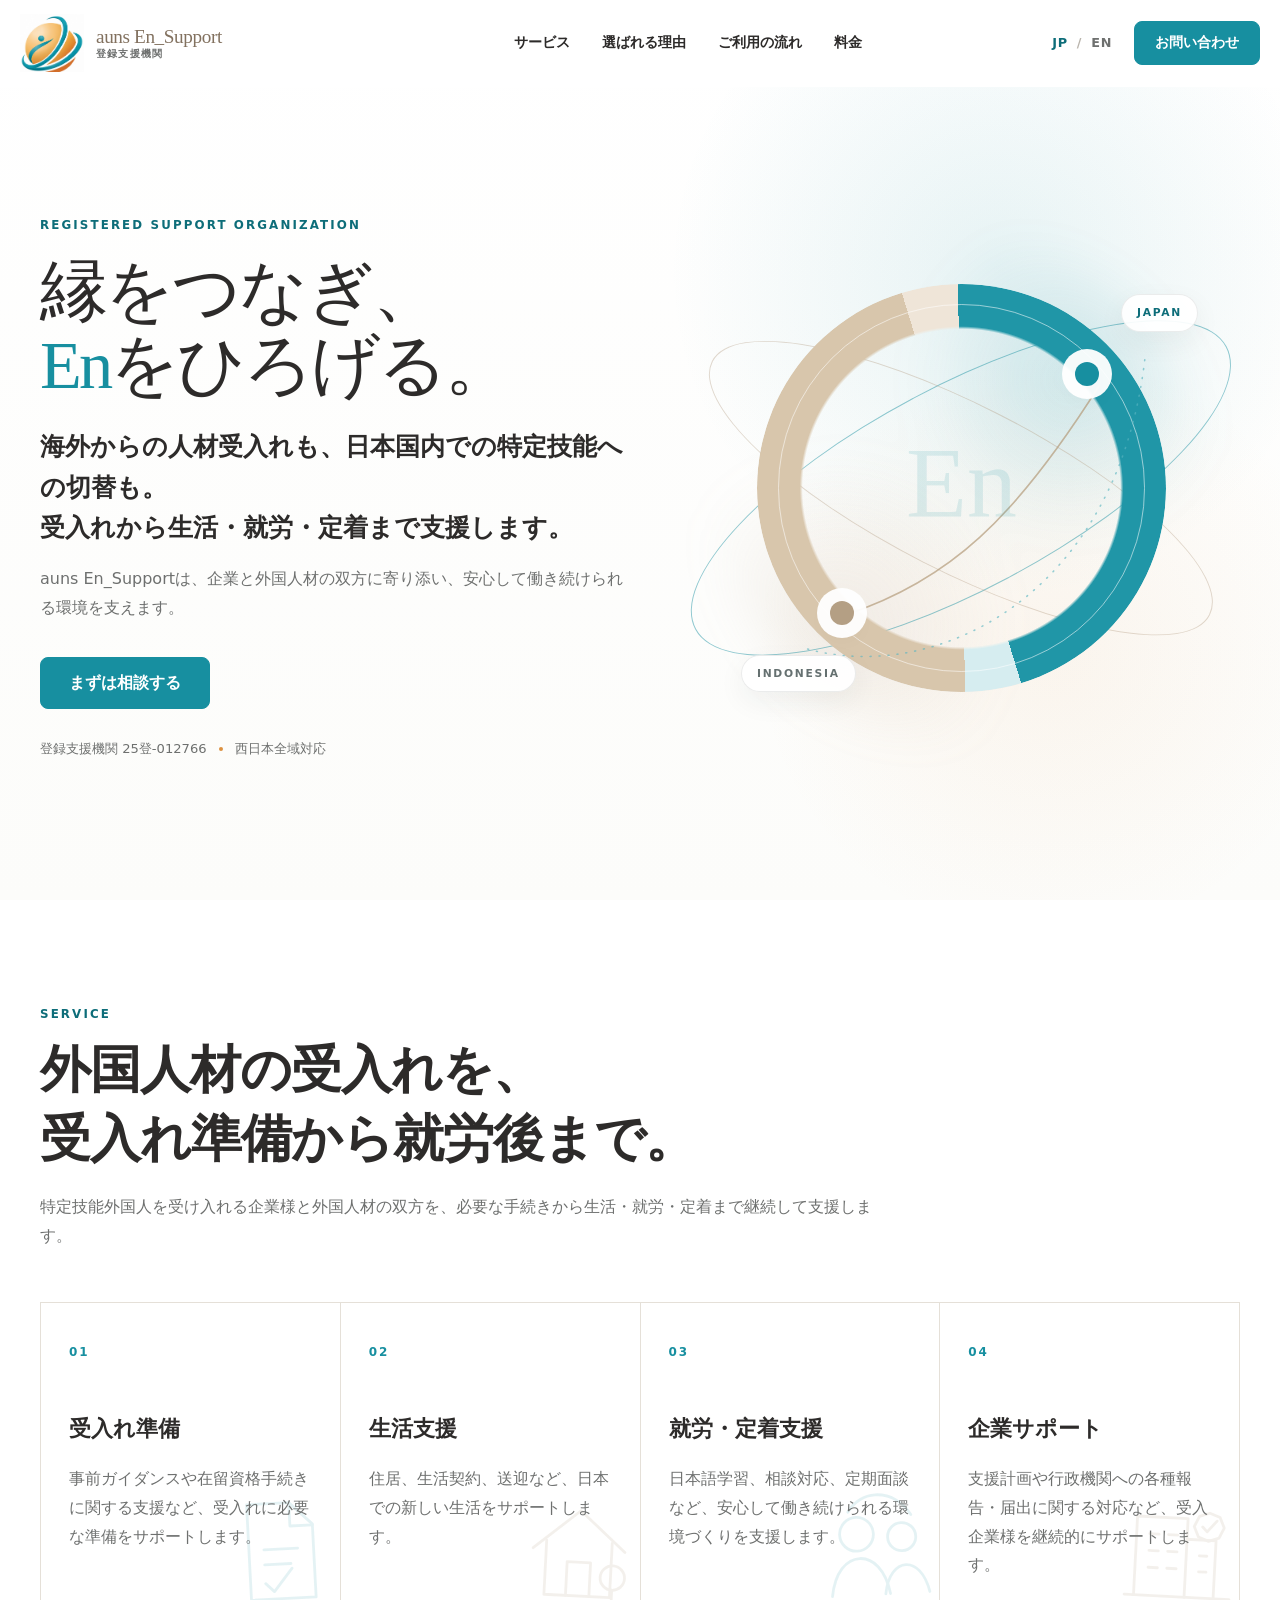
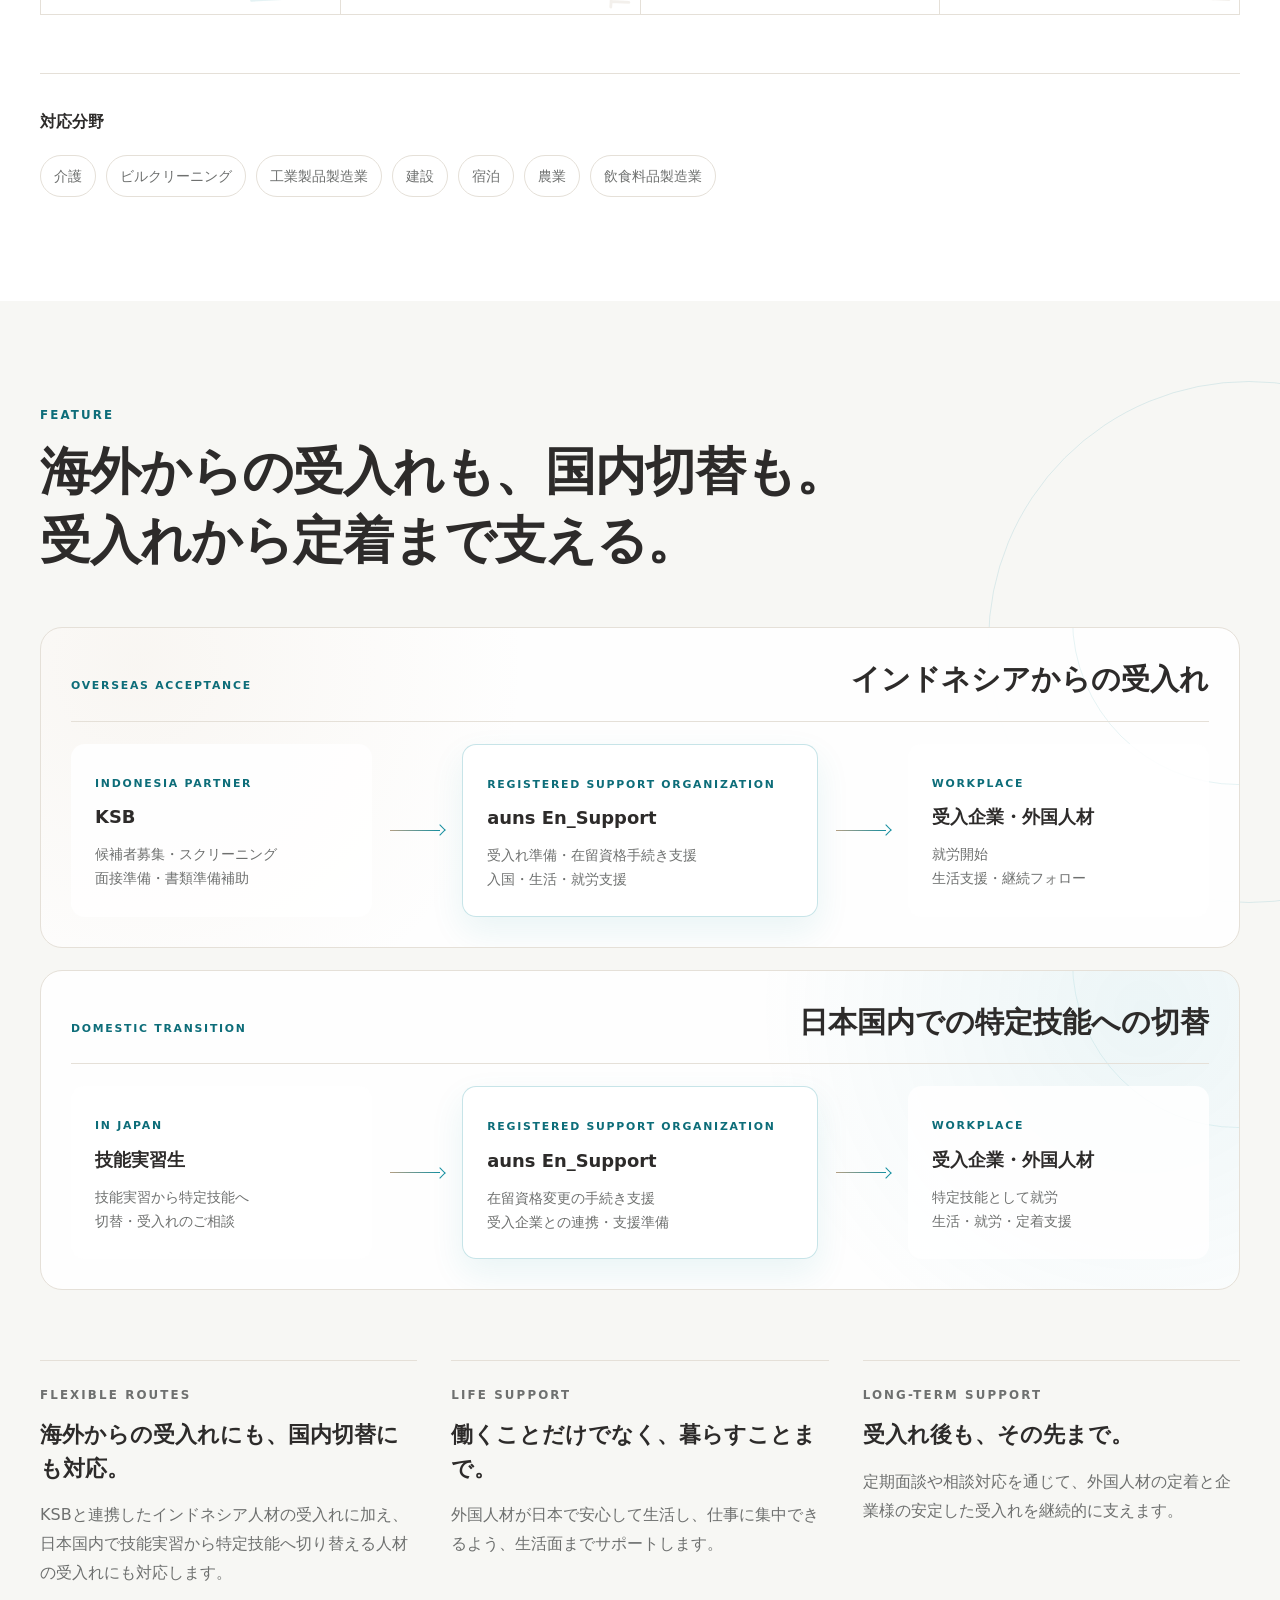
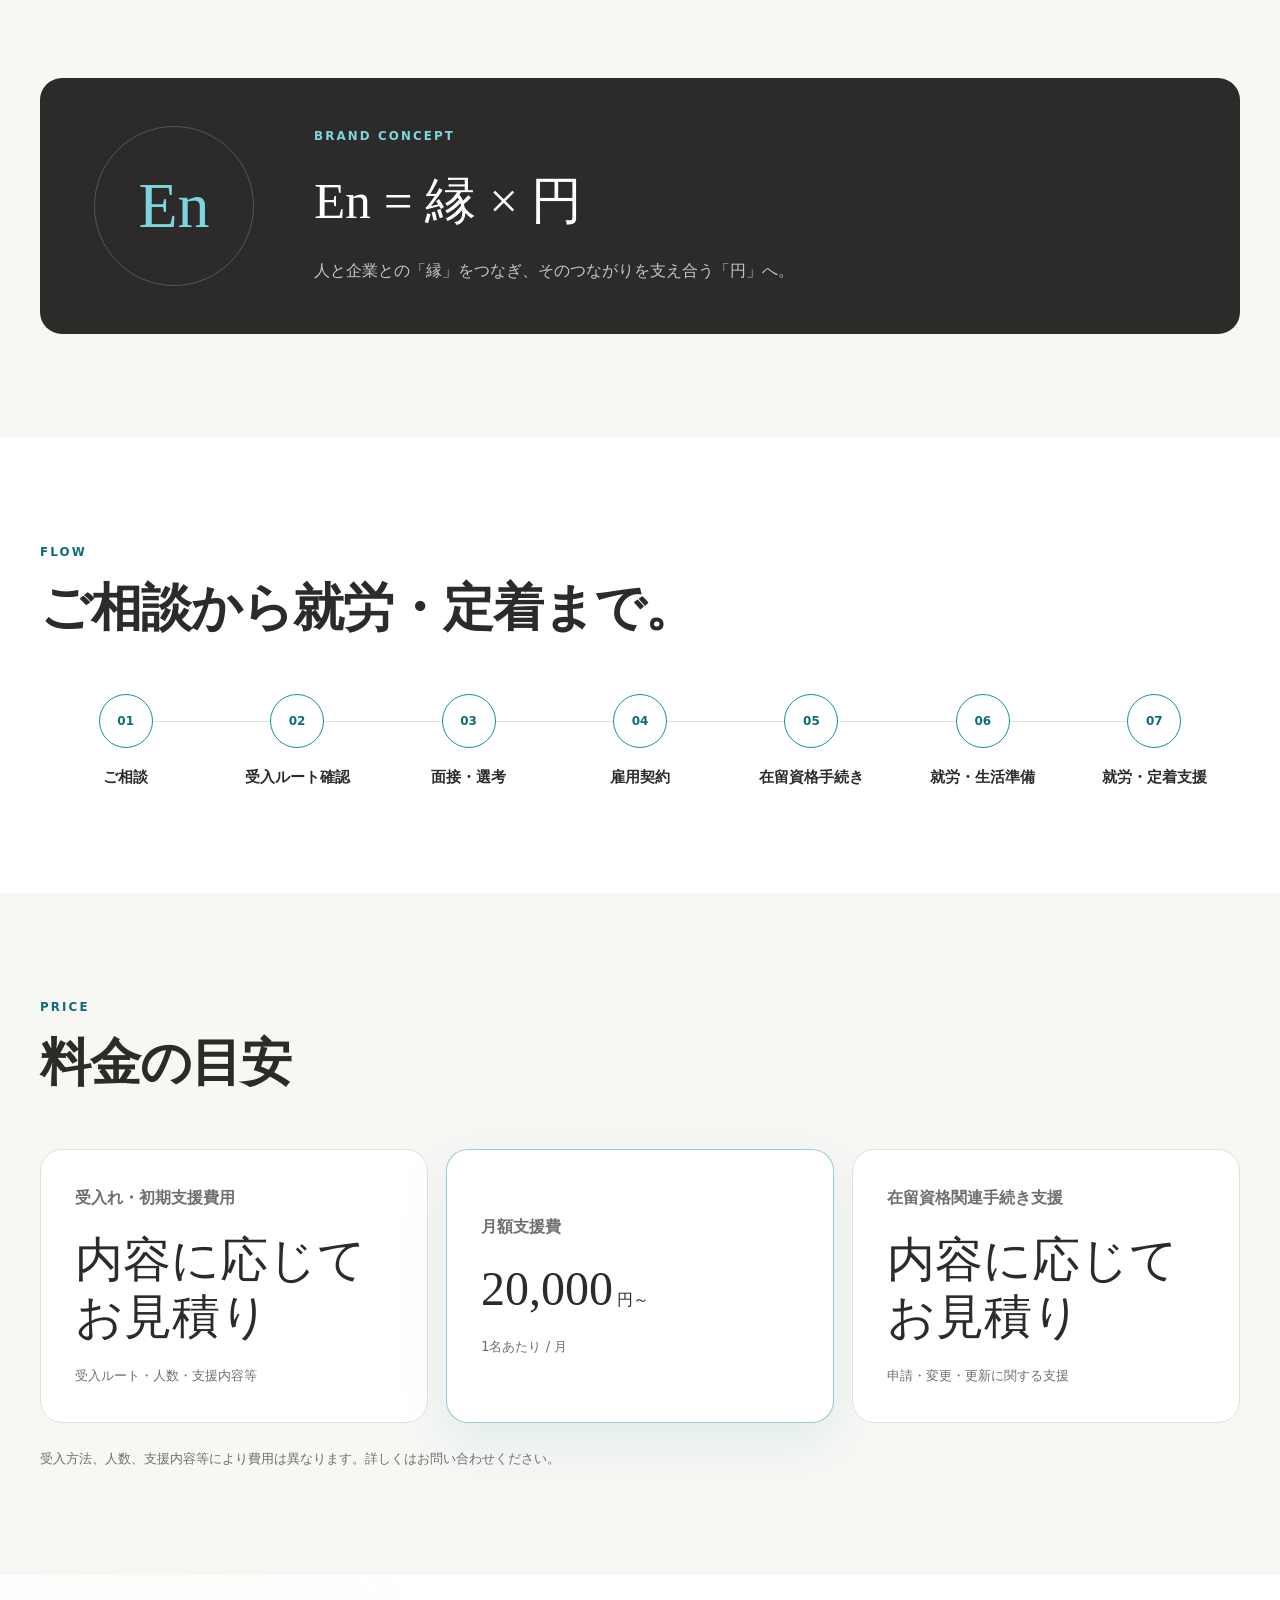
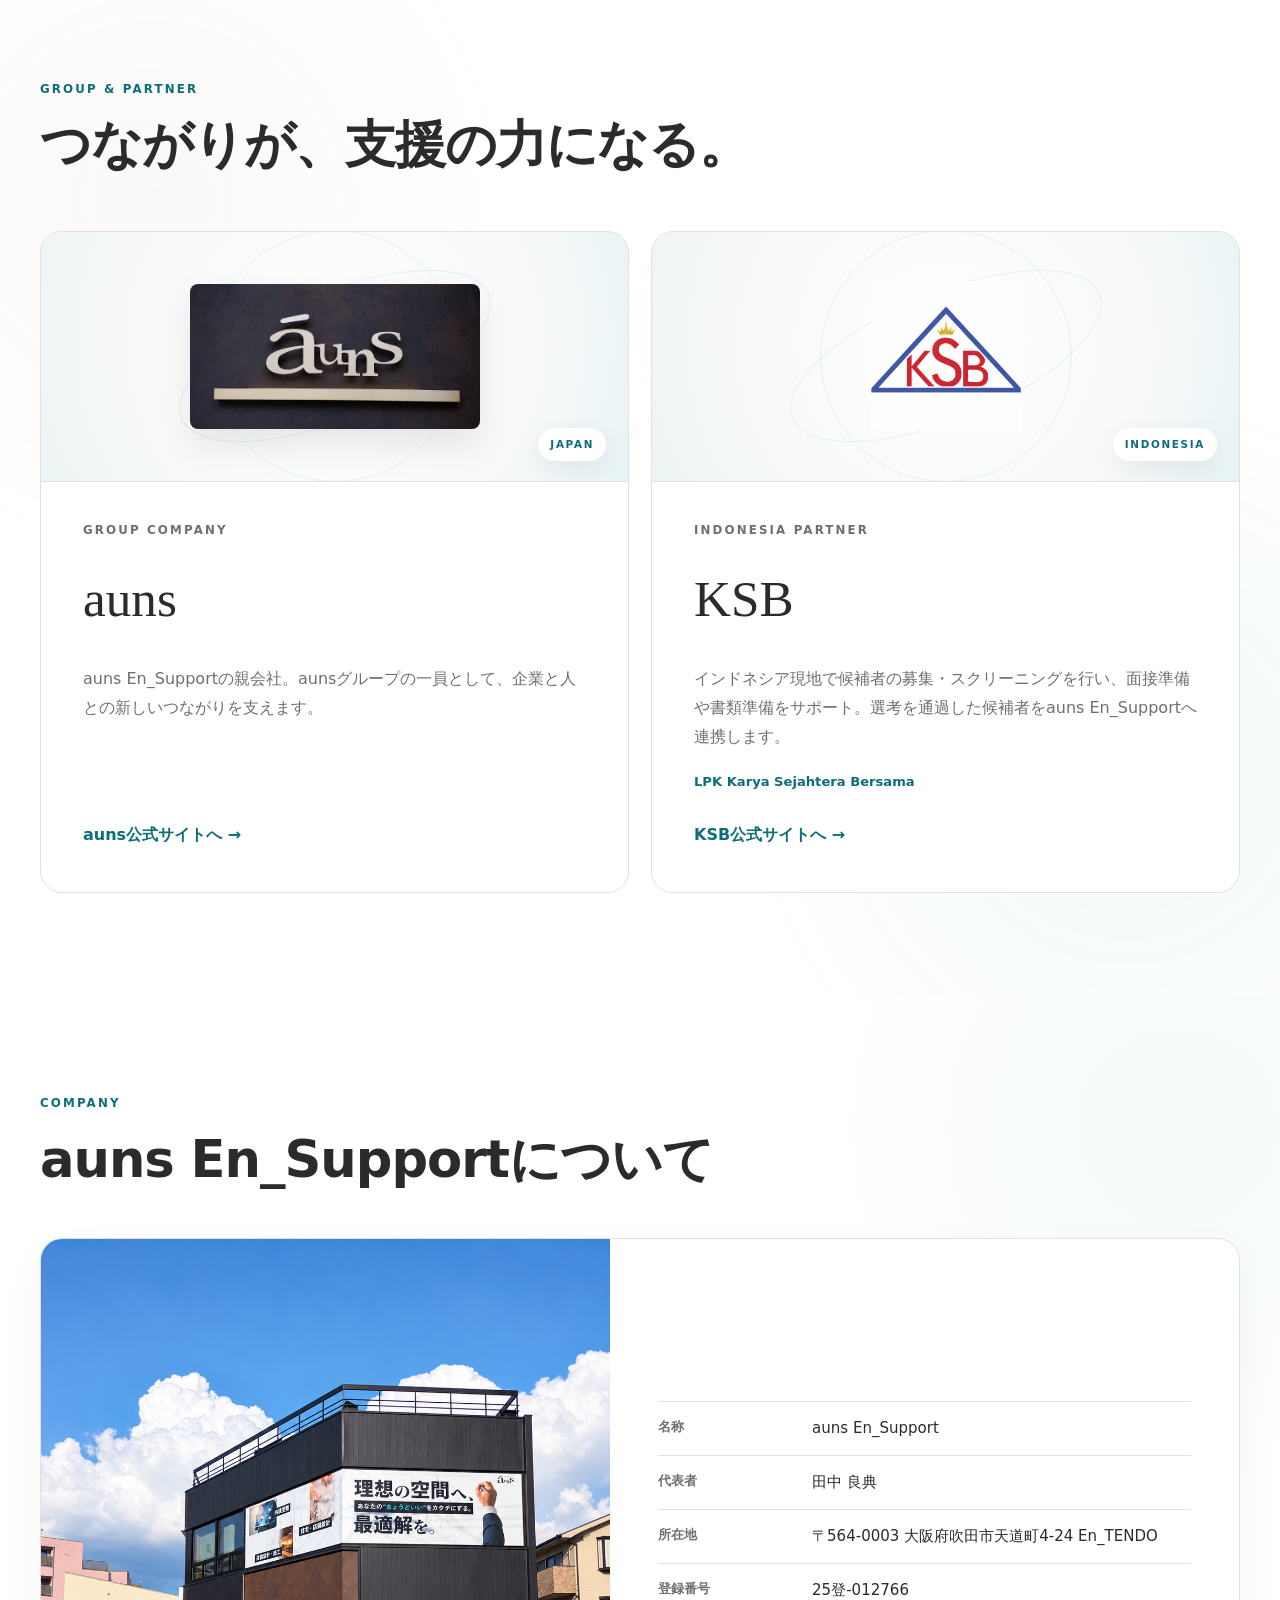
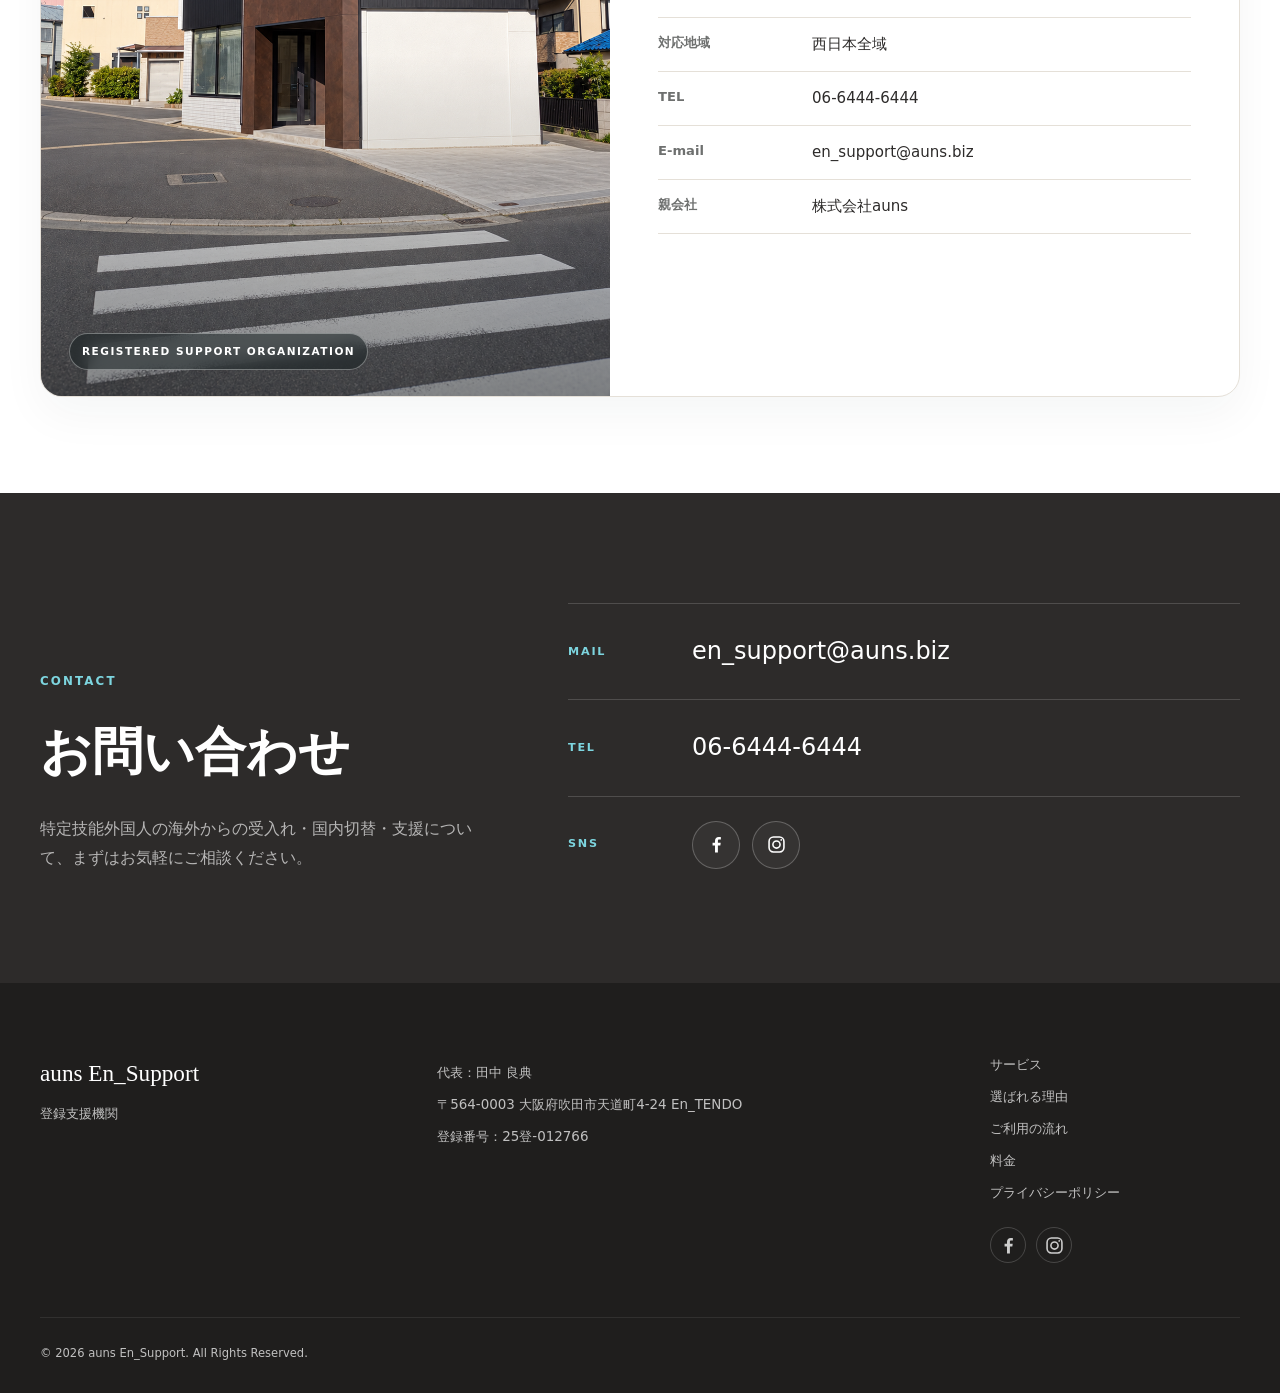
==== commit f0cebf81: "V10.10" ====
--- a/index.html
+++ b/index.html
@@ -446,10 +446,10 @@
           <div class="contact-social">
             <span class="contact-social__label" data-i18n="contact.social">SNS</span>
             <div class="social-links social-links--contact">
-              <a class="social-link" href="https://www.facebook.com/profile.php?id=61592556215160" target="_blank" rel="noopener noreferrer" aria-label="Facebook">
+              <a class="social-link social-link--facebook" href="https://www.facebook.com/profile.php?id=61592556215160" target="_blank" rel="noopener noreferrer" aria-label="Facebook">
                 <svg viewBox="0 0 24 24" aria-hidden="true" focusable="false"><path d="M13.6 21v-8h2.8l.4-3.1h-3.2V7.9c0-.9.3-1.5 1.6-1.5H17V3.6c-.3 0-1.3-.1-2.5-.1-2.5 0-4.2 1.5-4.2 4.3v2.1H7.5V13h2.8v8h3.3Z"/></svg>
               </a>
-              <a class="social-link" href="https://www.instagram.com/auns_ensupport/" target="_blank" rel="noopener noreferrer" aria-label="Instagram">
+              <a class="social-link social-link--instagram" href="https://www.instagram.com/auns_ensupport/" target="_blank" rel="noopener noreferrer" aria-label="Instagram">
                 <svg viewBox="0 0 24 24" aria-hidden="true" focusable="false"><rect x="3.5" y="3.5" width="17" height="17" rx="5"/><circle cx="12" cy="12" r="4.1"/><circle cx="17.4" cy="6.8" r="1" class="social-icon-dot"/></svg>
               </a>
             </div>
@@ -477,10 +477,10 @@
         <a href="#price" data-i18n="nav.price">料金</a>
         <a href="privacy.html" data-i18n="footer.privacy">プライバシーポリシー</a>
         <div class="footer-socials">
-          <a class="footer-social-link" href="https://www.facebook.com/profile.php?id=61592556215160" target="_blank" rel="noopener noreferrer" aria-label="Facebook">
+          <a class="footer-social-link footer-social-link--facebook" href="https://www.facebook.com/profile.php?id=61592556215160" target="_blank" rel="noopener noreferrer" aria-label="Facebook">
             <svg viewBox="0 0 24 24" aria-hidden="true" focusable="false"><path d="M13.6 21v-8h2.8l.4-3.1h-3.2V7.9c0-.9.3-1.5 1.6-1.5H17V3.6c-.3 0-1.3-.1-2.5-.1-2.5 0-4.2 1.5-4.2 4.3v2.1H7.5V13h2.8v8h3.3Z"/></svg>
           </a>
-          <a class="footer-social-link" href="https://www.instagram.com/auns_ensupport/" target="_blank" rel="noopener noreferrer" aria-label="Instagram">
+          <a class="footer-social-link footer-social-link--instagram" href="https://www.instagram.com/auns_ensupport/" target="_blank" rel="noopener noreferrer" aria-label="Instagram">
             <svg viewBox="0 0 24 24" aria-hidden="true" focusable="false"><rect x="3.5" y="3.5" width="17" height="17" rx="5"/><circle cx="12" cy="12" r="4.1"/><circle cx="17.4" cy="6.8" r="1" class="social-icon-dot"/></svg>
           </a>
         </div>
--- a/assets/css/style.css
+++ b/assets/css/style.css
@@ -2887,3 +2887,114 @@
     font-size: 0.68rem;
   }
 }
+
+
+/* V10.9: social media links */
+.contact-social {
+  display: grid;
+  grid-template-columns: 100px 1fr;
+  align-items: center;
+  gap: 24px;
+  padding: 24px 0 4px;
+}
+
+.contact-social__label {
+  color: #7dd5df;
+  font-size: 0.7rem;
+  font-weight: 700;
+  letter-spacing: 0.16em;
+}
+
+.social-links {
+  display: flex;
+  align-items: center;
+  gap: 12px;
+}
+
+.social-link,
+.footer-social-link {
+  display: inline-flex;
+  align-items: center;
+  justify-content: center;
+  border-radius: 50%;
+  transition: transform 0.25s ease, background-color 0.25s ease, border-color 0.25s ease, color 0.25s ease;
+}
+
+.social-link {
+  width: 48px;
+  height: 48px;
+  border: 1px solid rgba(255,255,255,0.24);
+  color: var(--white);
+  background: rgba(255,255,255,0.04);
+}
+
+.social-link:hover,
+.social-link:focus-visible {
+  transform: translateY(-2px);
+  border-color: #7dd5df;
+  background: rgba(125,213,223,0.12);
+  color: #7dd5df;
+}
+
+.social-link svg,
+.footer-social-link svg {
+  width: 21px;
+  height: 21px;
+}
+
+.social-link svg path,
+.footer-social-link svg path {
+  fill: currentColor;
+}
+
+.social-link svg rect,
+.social-link svg circle:not(.social-icon-dot),
+.footer-social-link svg rect,
+.footer-social-link svg circle:not(.social-icon-dot) {
+  fill: none;
+  stroke: currentColor;
+  stroke-width: 1.8;
+}
+
+.social-link .social-icon-dot,
+.footer-social-link .social-icon-dot {
+  fill: currentColor;
+  stroke: none;
+}
+
+.footer-socials {
+  display: flex;
+  gap: 10px;
+  margin-top: 14px;
+}
+
+.footer-social-link {
+  width: 36px;
+  height: 36px;
+  border: 1px solid rgba(255,255,255,0.18);
+  color: rgba(255,255,255,0.78);
+}
+
+.footer-social-link:hover,
+.footer-social-link:focus-visible {
+  transform: translateY(-2px);
+  border-color: #7dd5df;
+  color: #7dd5df;
+}
+
+@media (max-width: 700px) {
+  .contact-social {
+    grid-template-columns: 72px 1fr;
+    gap: 14px;
+    padding-top: 20px;
+  }
+
+  .social-link {
+    width: 44px;
+    height: 44px;
+  }
+
+  .footer-socials {
+    margin-top: 16px;
+  }
+}
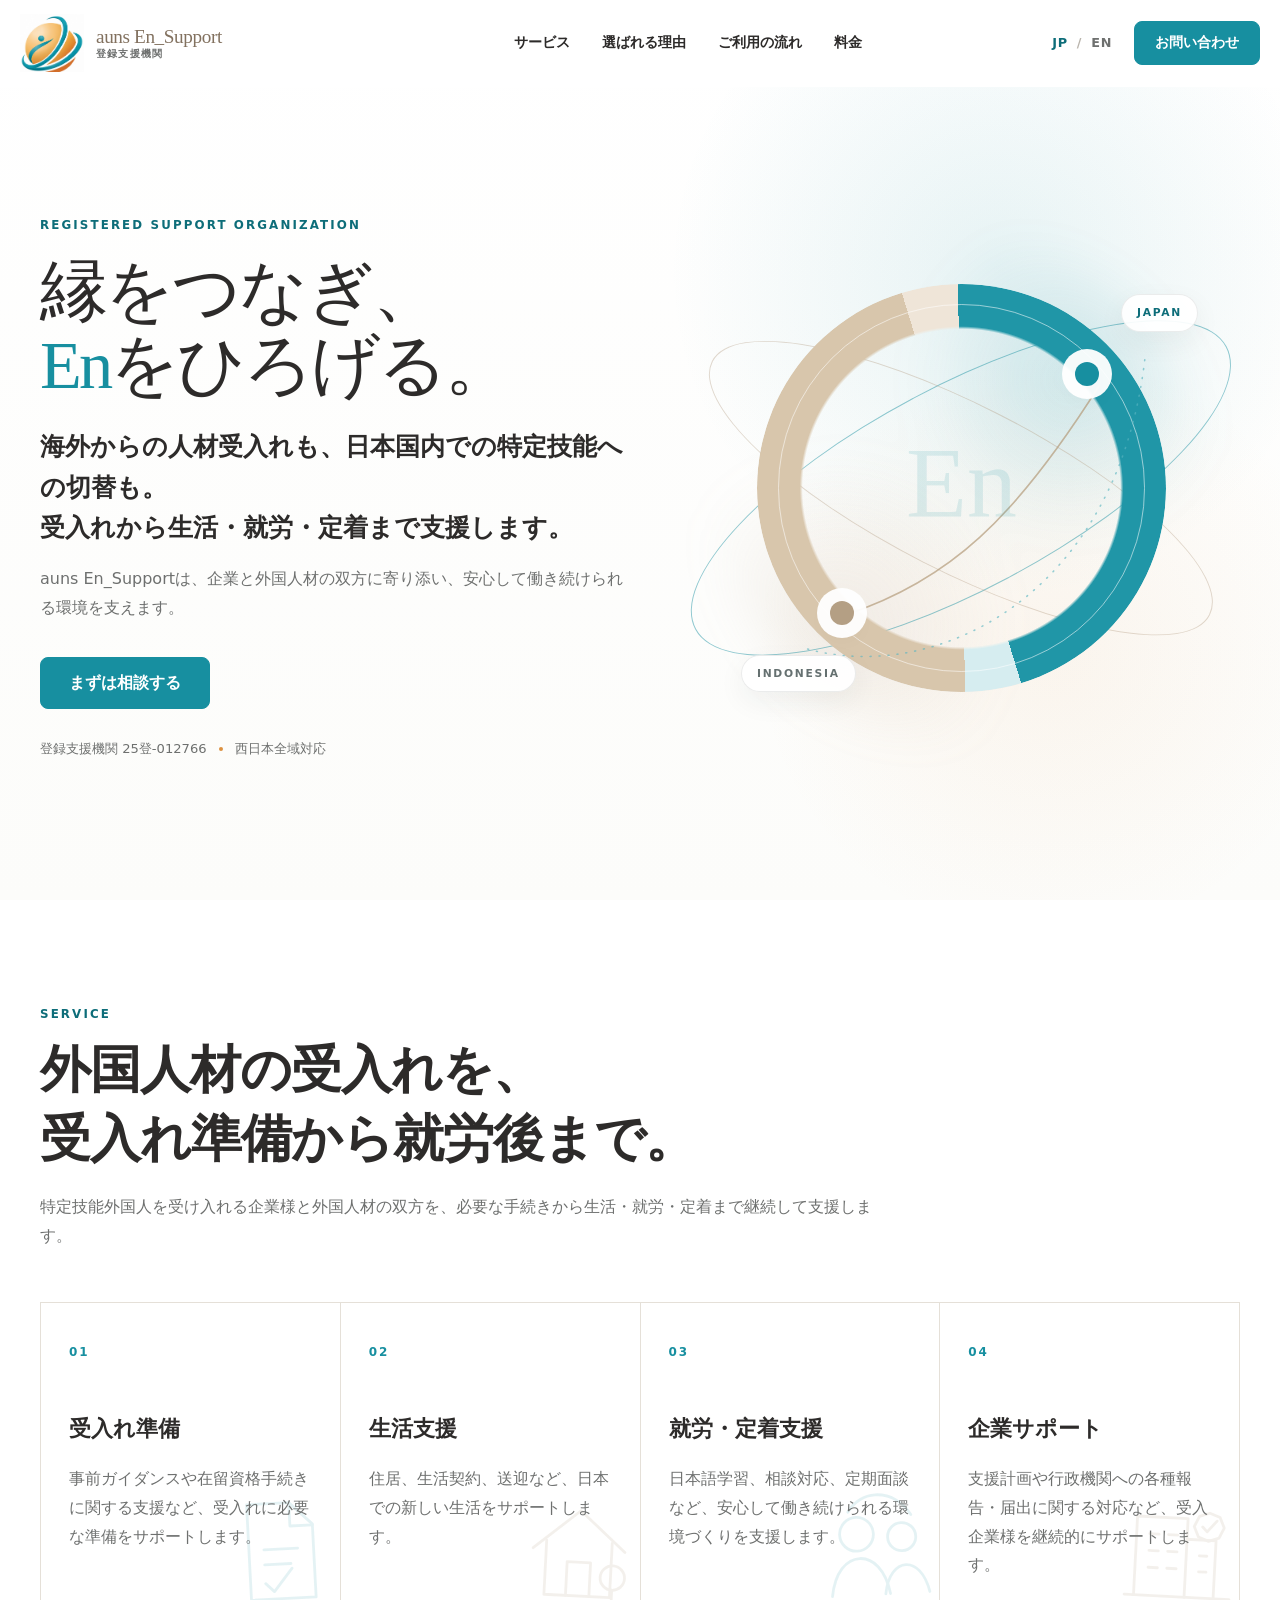
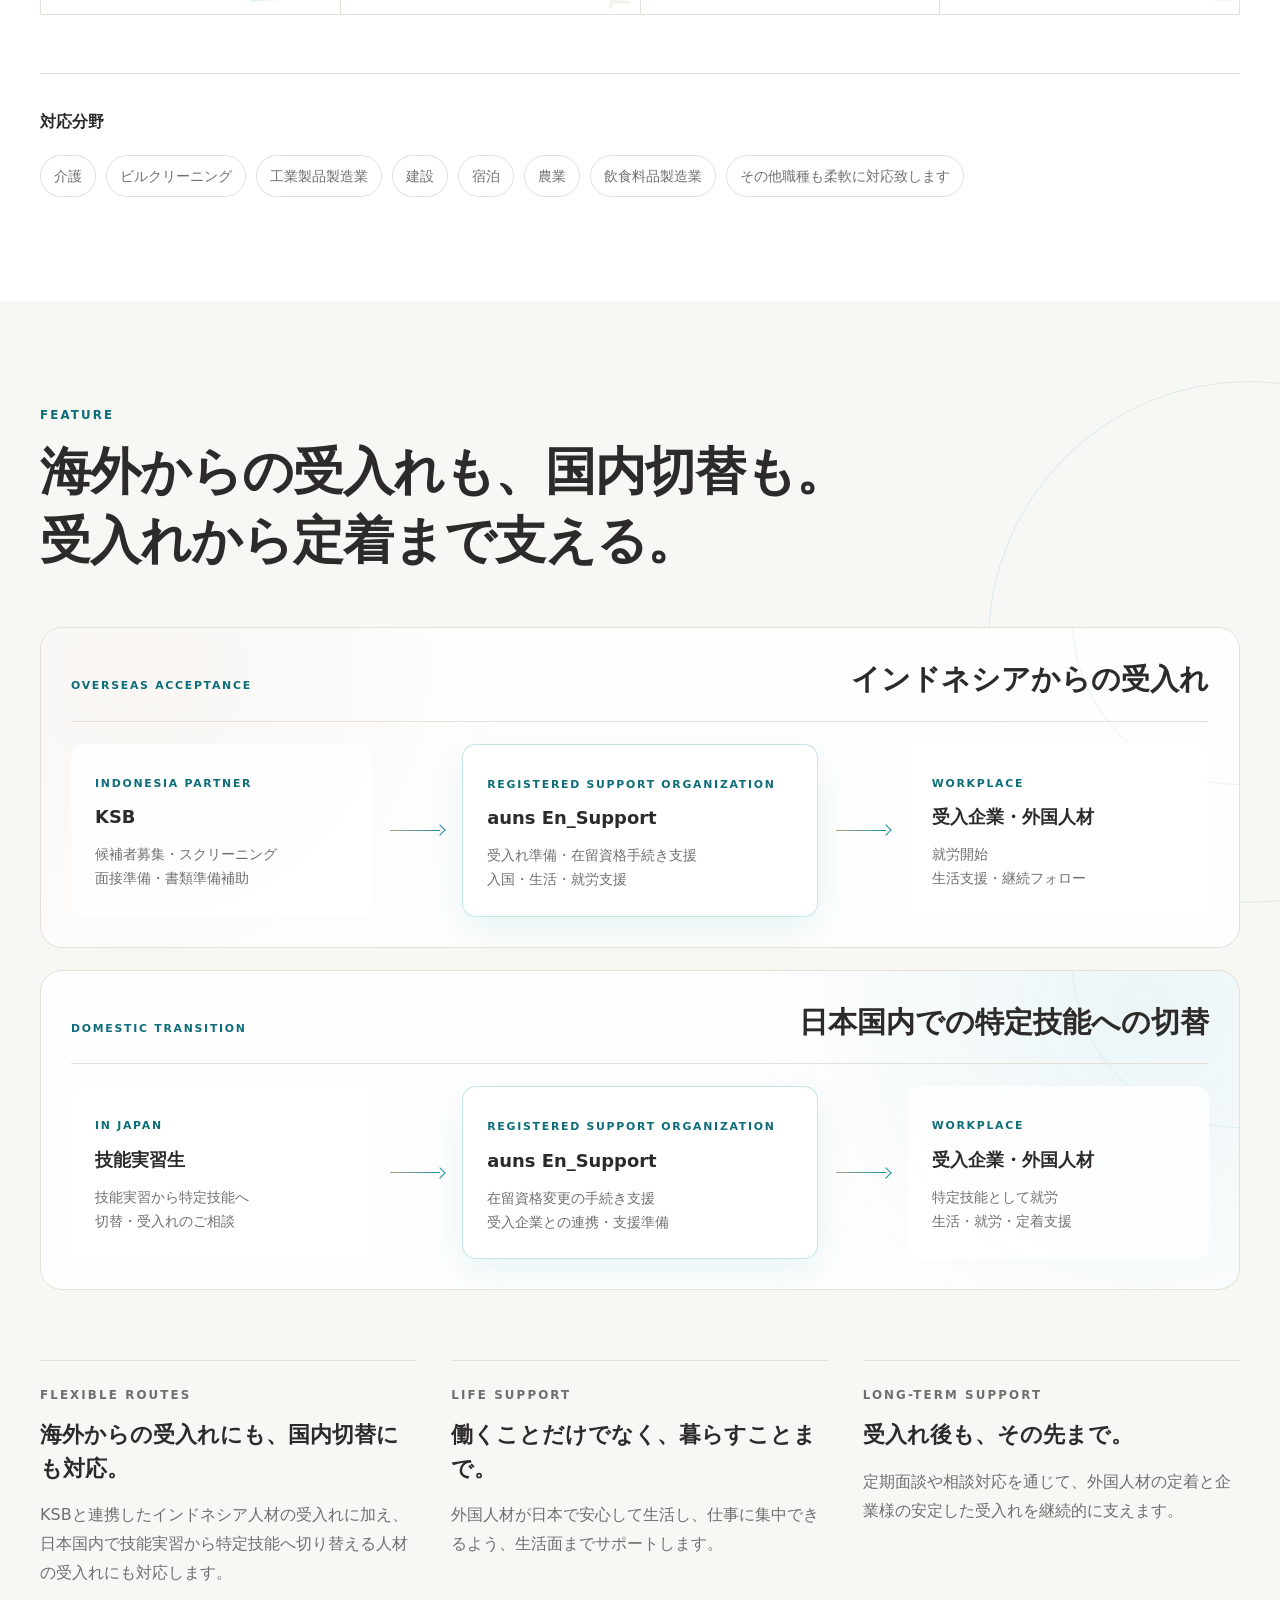
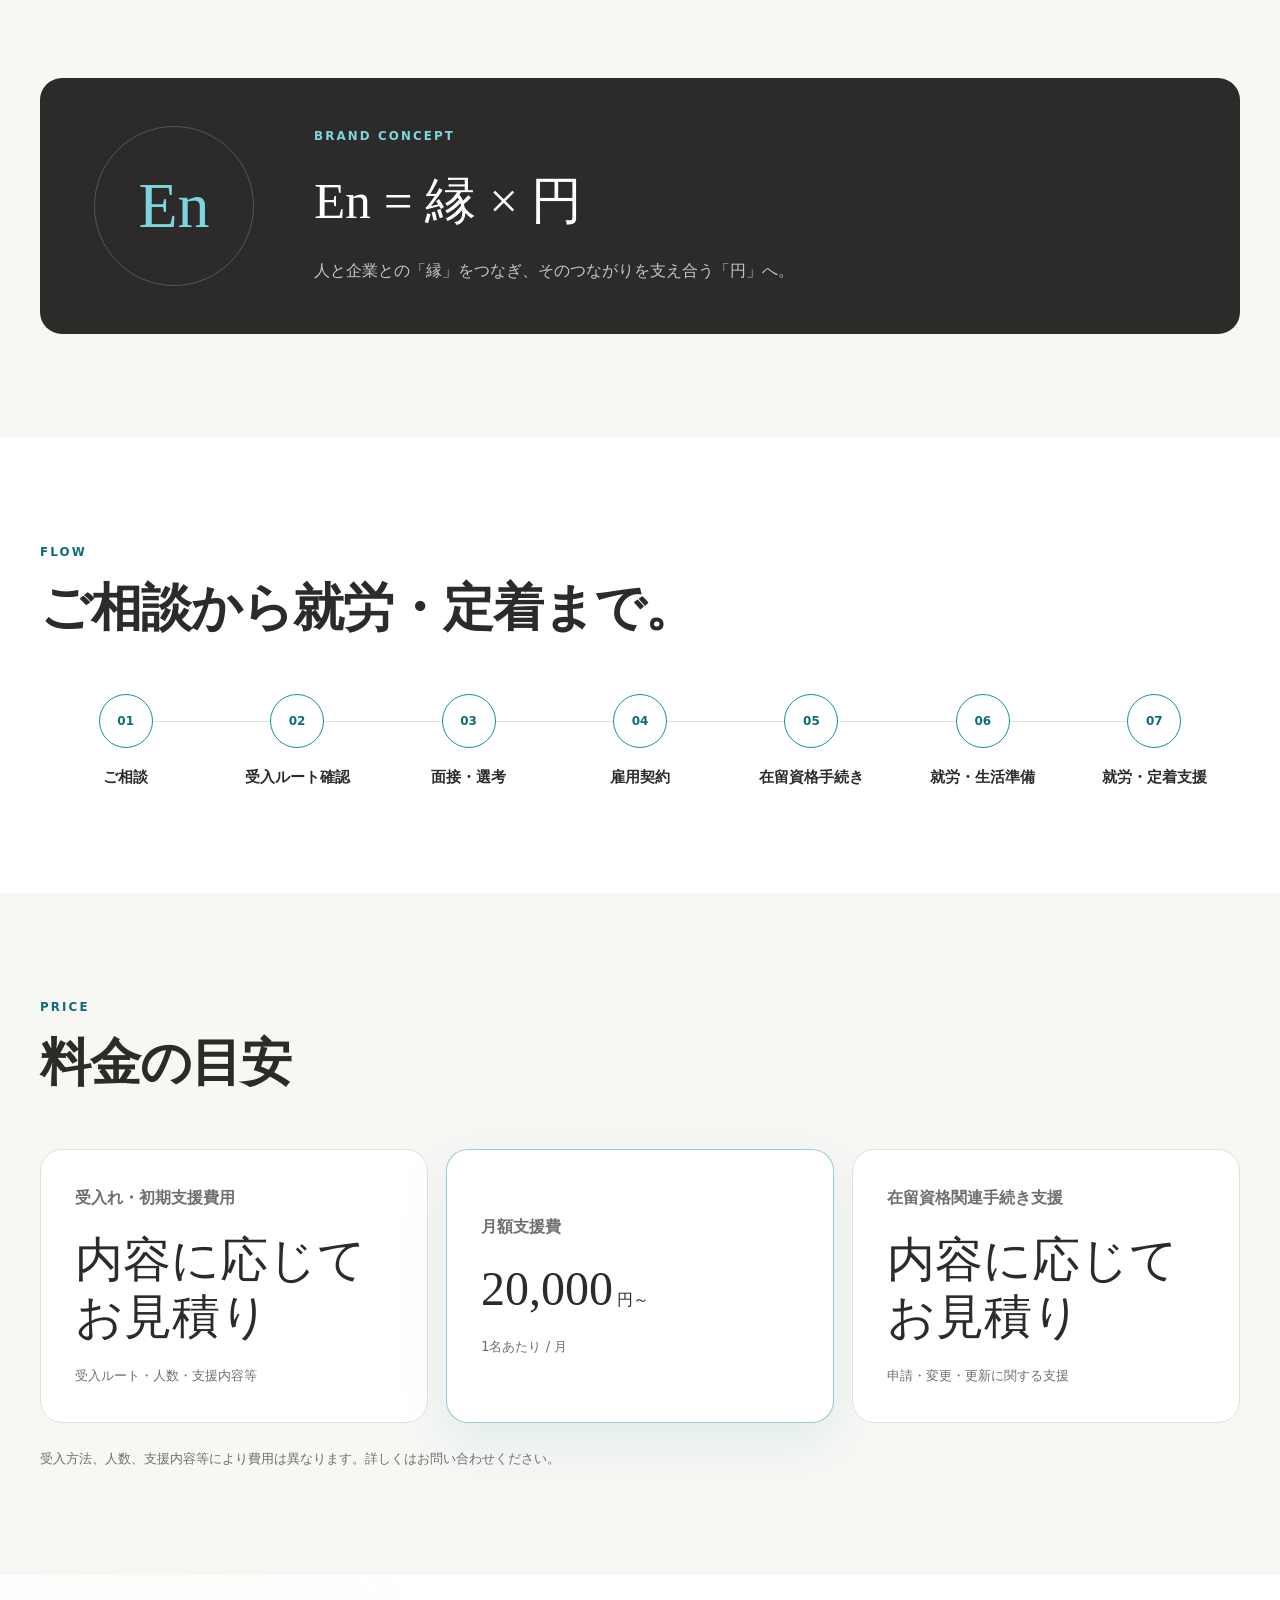
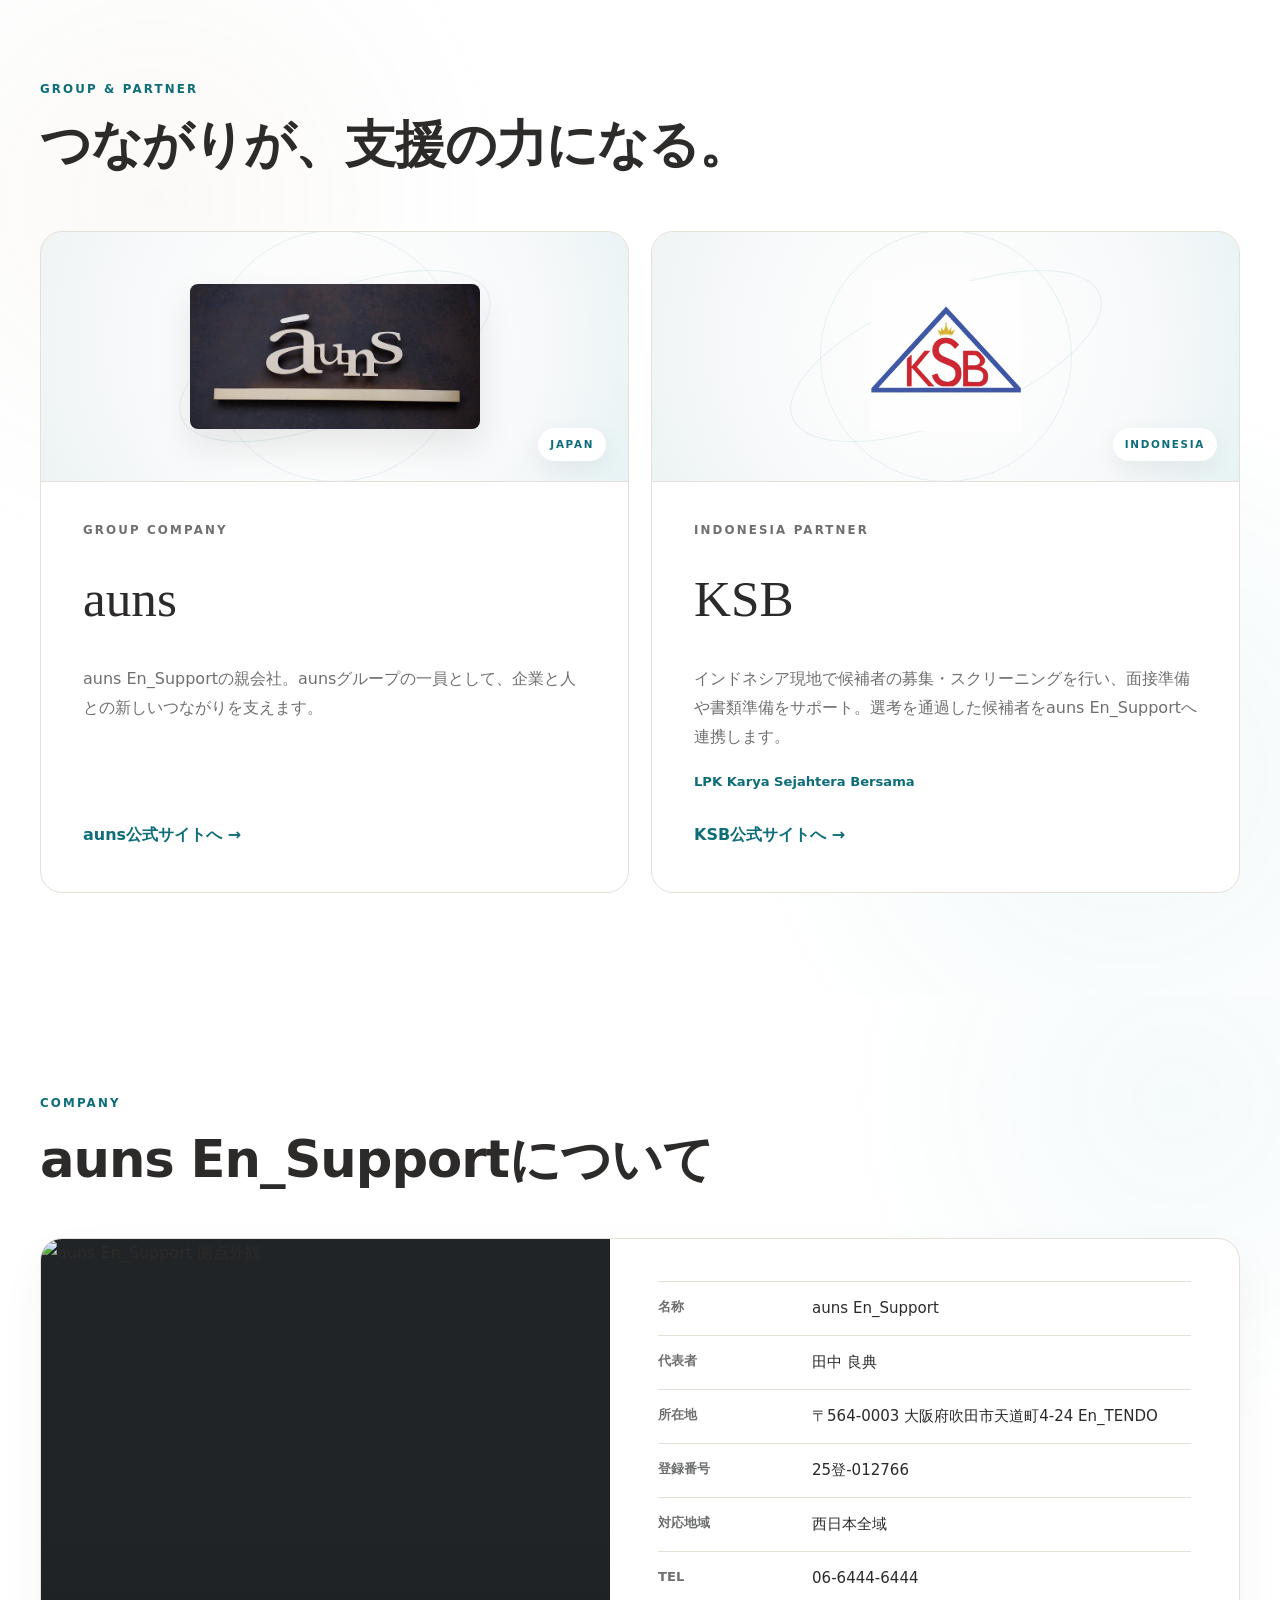
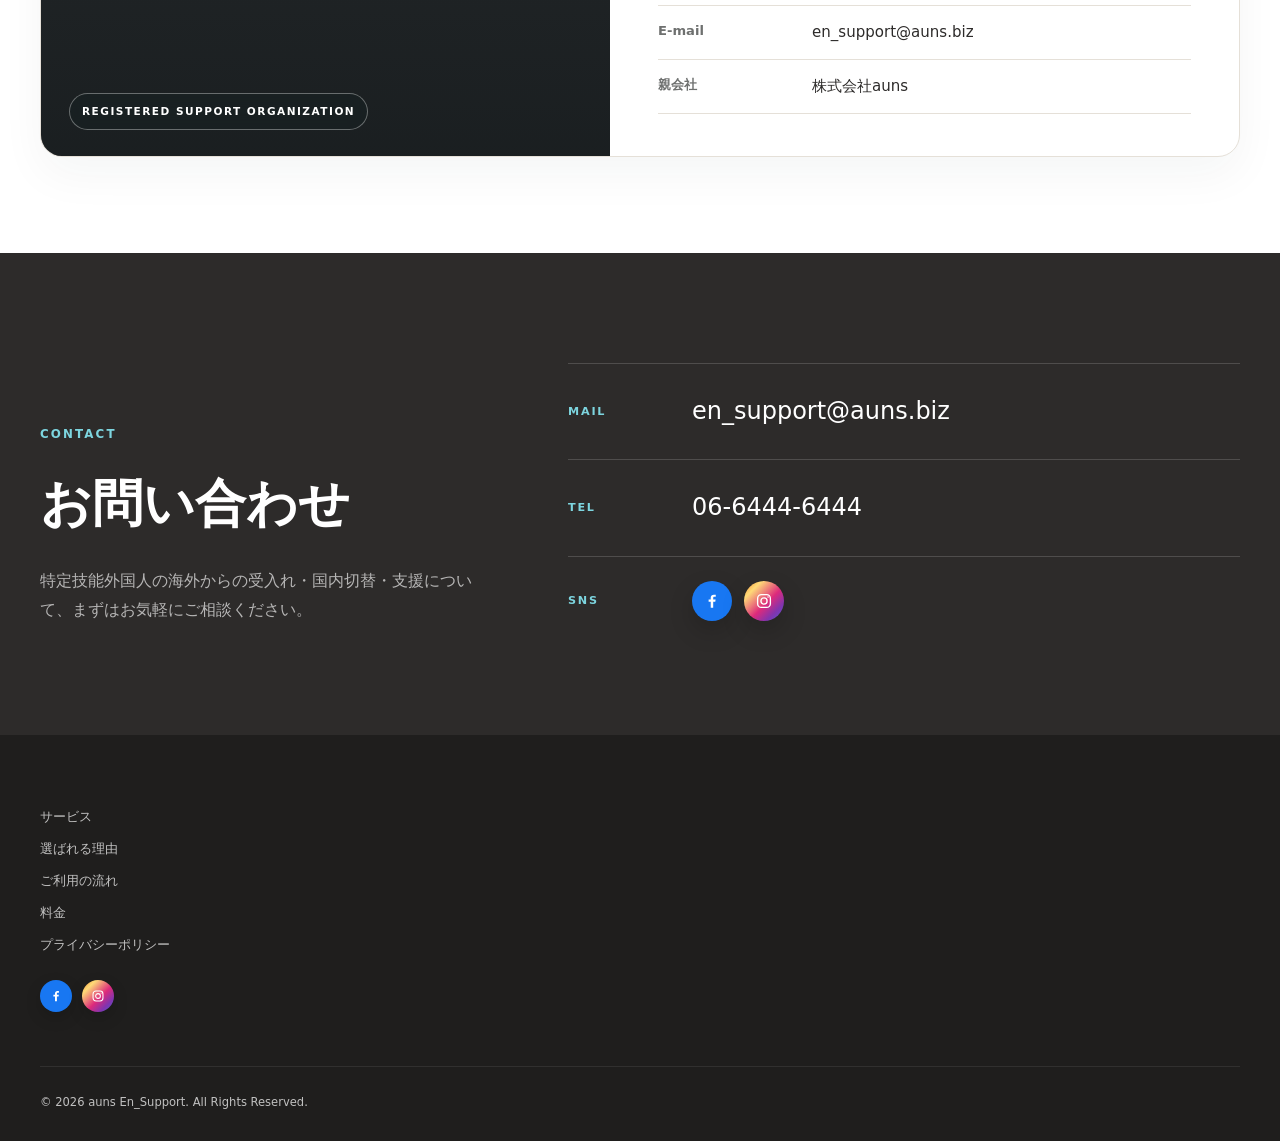
==== commit 5744e95a: "V10.11" ====
--- a/index.html
+++ b/index.html
@@ -219,6 +219,7 @@
             <span data-i18n="industry.hotel">宿泊</span>
             <span data-i18n="industry.agriculture">農業</span>
             <span data-i18n="industry.food">飲食料品製造業</span>
+            <span data-i18n="industry.other">その他職種も柔軟に対応致します</span>
           </div>
         </div>
       </div>
@@ -408,7 +409,7 @@
 
         <div class="company-panel reveal">
           <div class="company-photo">
-            <img src="assets/images/auns-building.png" alt="auns En_Support 拠点外観">
+            <img src="assets/images/auns-building-1.png" alt="auns En_Support 拠点外観">
             <span class="company-photo__label" data-i18n="company.kicker">REGISTERED SUPPORT ORGANIZATION</span>
           </div>
           <div class="company-details">
@@ -460,17 +461,8 @@
   </main>
 
   <footer class="site-footer">
-    <div class="container footer-grid">
-      <div class="footer-brand">
-        <strong>auns En_Support</strong>
-        <p data-i18n="footer.role">登録支援機関</p>
-      </div>
-      <div class="footer-info">
-        <p><span data-i18n="footer.representative">代表</span>：<span data-i18n="footer.representativeValue">田中 良典</span></p>
-        <p data-i18n="footer.address">〒564-0003 大阪府吹田市天道町4-24 En_TENDO</p>
-        <p><span data-i18n="footer.registration">登録番号</span>：25登-012766</p>
-      </div>
-      <div class="footer-links">
+    <div class="container footer-grid footer-grid--simple">
+      <div class="footer-links footer-links--compact">
         <a href="#service" data-i18n="nav.service">サービス</a>
         <a href="#feature" data-i18n="nav.feature">選ばれる理由</a>
         <a href="#flow" data-i18n="nav.flow">ご利用の流れ</a>
--- a/assets/css/style.css
+++ b/assets/css/style.css
@@ -2889,7 +2889,7 @@
 }
 
 
-/* V10.9: social media links */
+/* V10.10: social media links (resized + colored) */
 .contact-social {
   display: grid;
   grid-template-columns: 100px 1fr;
@@ -2913,33 +2913,53 @@
 
 .social-link,
 .footer-social-link {
+  position: relative;
   display: inline-flex;
   align-items: center;
   justify-content: center;
+  flex: 0 0 auto;
+  overflow: hidden;
   border-radius: 50%;
-  transition: transform 0.25s ease, background-color 0.25s ease, border-color 0.25s ease, color 0.25s ease;
+  text-decoration: none;
+  line-height: 0;
+  color: #ffffff;
+  transition: transform 0.25s ease, box-shadow 0.25s ease, filter 0.25s ease;
 }
 
 .social-link {
-  width: 48px;
-  height: 48px;
-  border: 1px solid rgba(255,255,255,0.24);
-  color: var(--white);
-  background: rgba(255,255,255,0.04);
+  width: 40px;
+  height: 40px;
+  box-shadow: 0 10px 24px rgba(0, 0, 0, 0.18);
+}
+
+.footer-social-link {
+  width: 32px;
+  height: 32px;
+  box-shadow: 0 6px 16px rgba(0, 0, 0, 0.16);
 }
 
 .social-link:hover,
-.social-link:focus-visible {
+.social-link:focus-visible,
+.footer-social-link:hover,
+.footer-social-link:focus-visible {
   transform: translateY(-2px);
-  border-color: #7dd5df;
-  background: rgba(125,213,223,0.12);
-  color: #7dd5df;
+  filter: brightness(1.05);
 }
 
 .social-link svg,
 .footer-social-link svg {
-  width: 21px;
-  height: 21px;
+  display: block;
+  flex: 0 0 auto;
+}
+
+.social-link svg {
+  width: 18px;
+  height: 18px;
+}
+
+.footer-social-link svg {
+  width: 14px;
+  height: 14px;
 }
 
 .social-link svg path,
@@ -2962,24 +2982,20 @@
   stroke: none;
 }
 
+.social-link--facebook,
+.footer-social-link--facebook {
+  background: #1877F2;
+}
+
+.social-link--instagram,
+.footer-social-link--instagram {
+  background: linear-gradient(135deg, #F58529 0%, #FEDA77 22%, #DD2A7B 56%, #8134AF 78%, #515BD4 100%);
+}
+
 .footer-socials {
   display: flex;
   gap: 10px;
   margin-top: 14px;
-}
-
-.footer-social-link {
-  width: 36px;
-  height: 36px;
-  border: 1px solid rgba(255,255,255,0.18);
-  color: rgba(255,255,255,0.78);
-}
-
-.footer-social-link:hover,
-.footer-social-link:focus-visible {
-  transform: translateY(-2px);
-  border-color: #7dd5df;
-  color: #7dd5df;
 }
 
 @media (max-width: 700px) {
@@ -2990,8 +3006,13 @@
   }
 
   .social-link {
-    width: 44px;
-    height: 44px;
+    width: 38px;
+    height: 38px;
+  }
+
+  .social-link svg {
+    width: 16px;
+    height: 16px;
   }
 
   .footer-socials {
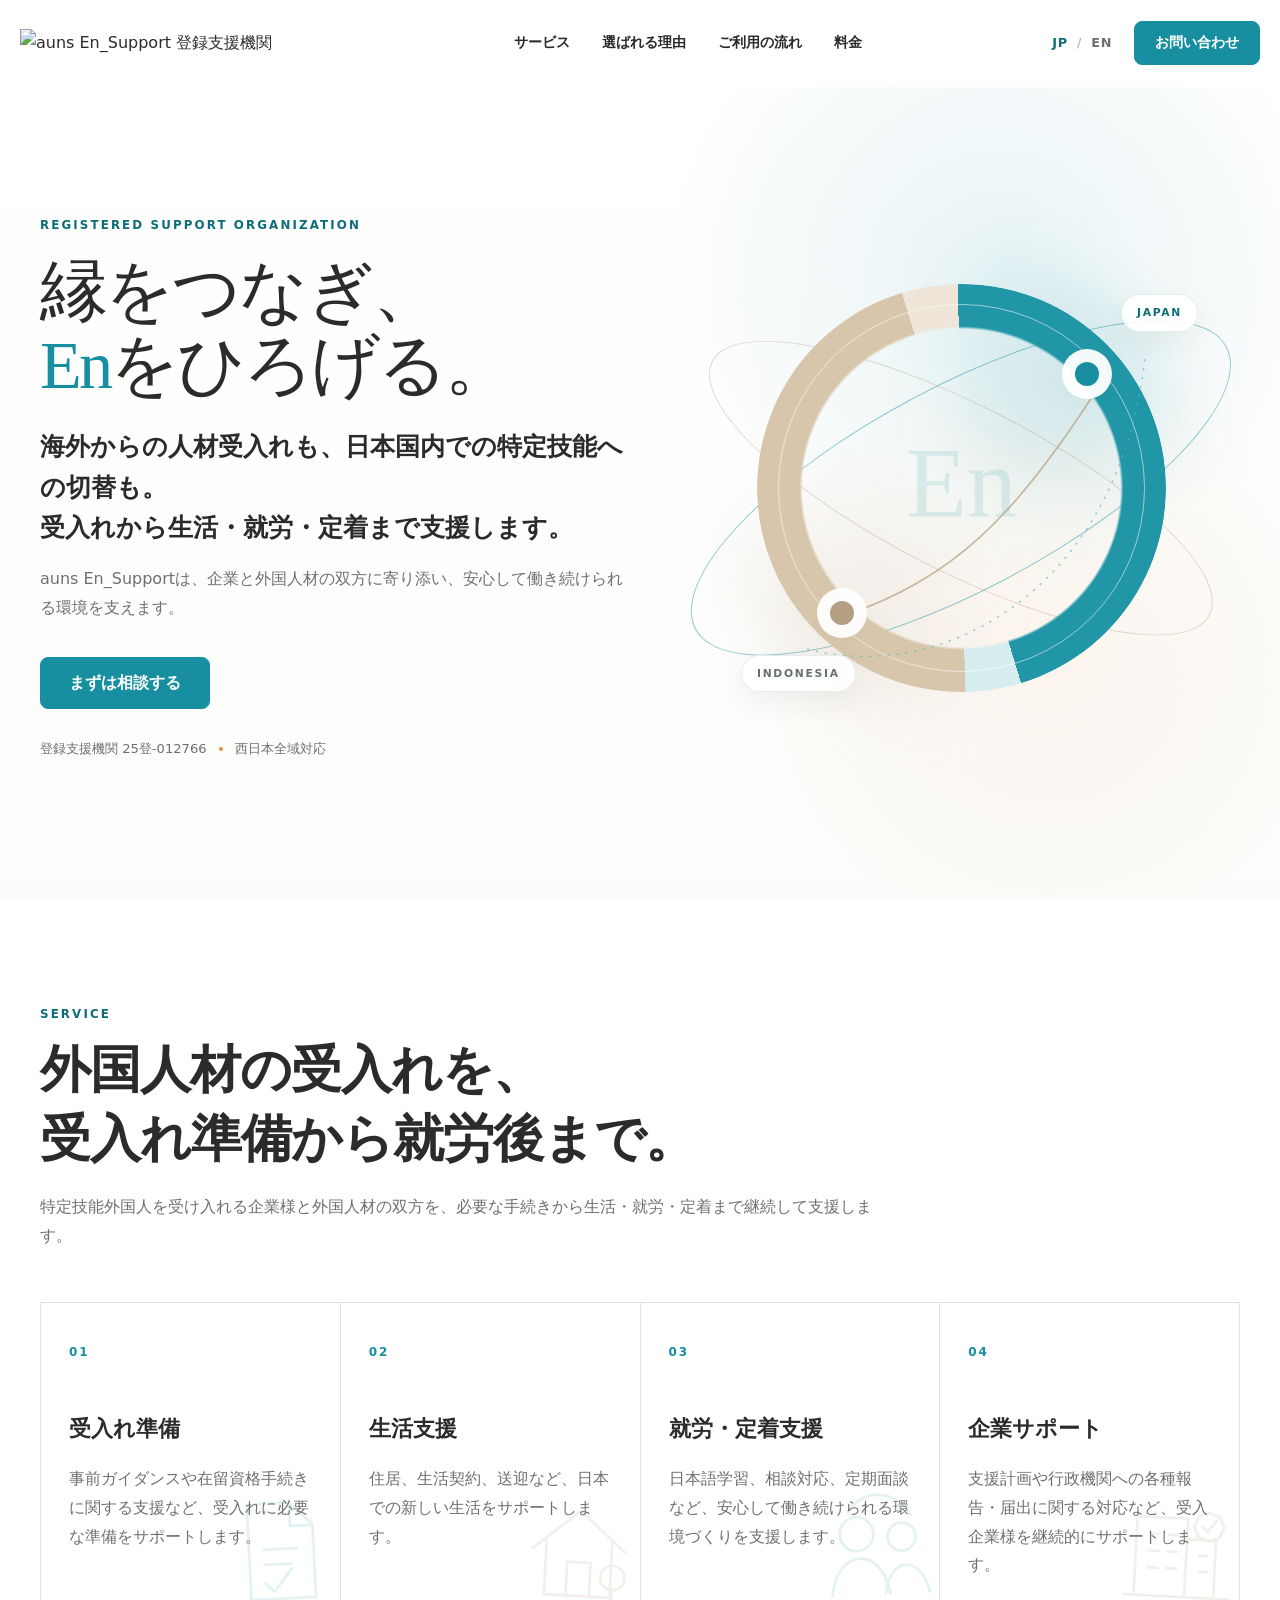
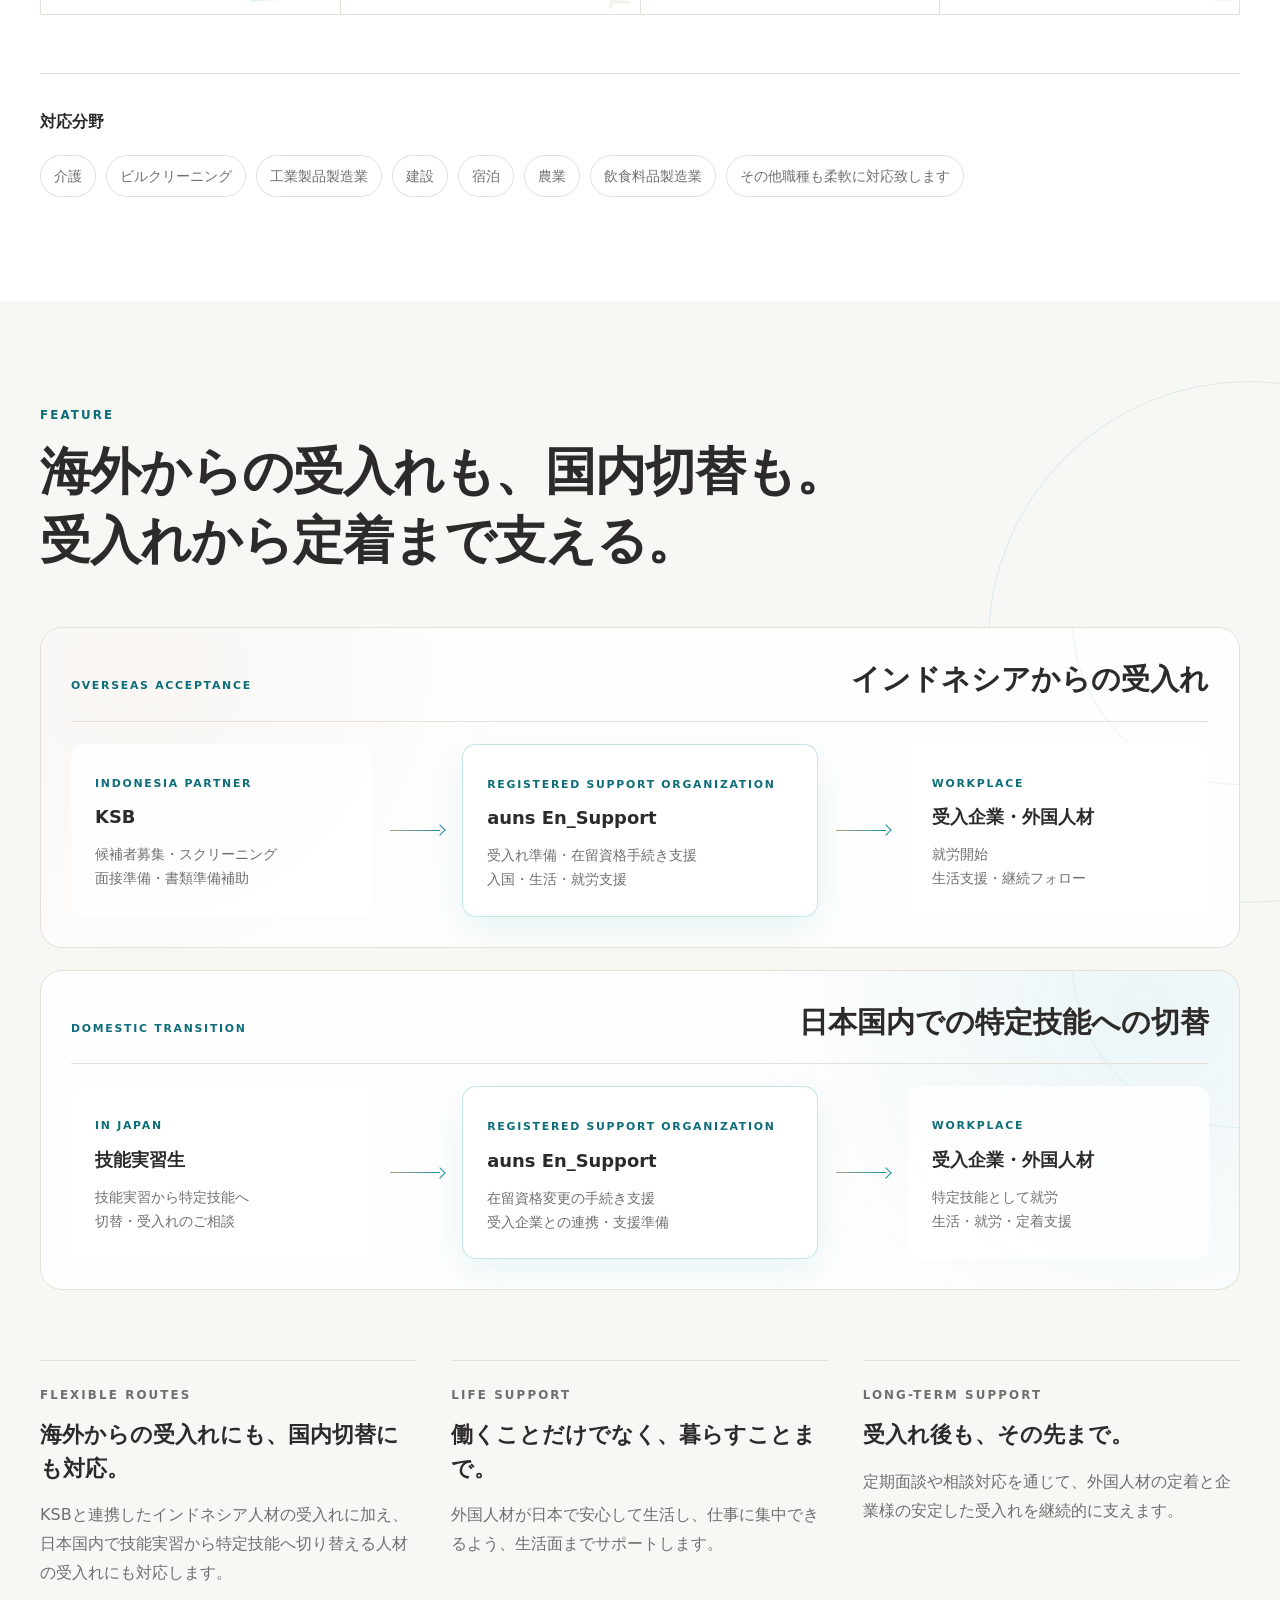
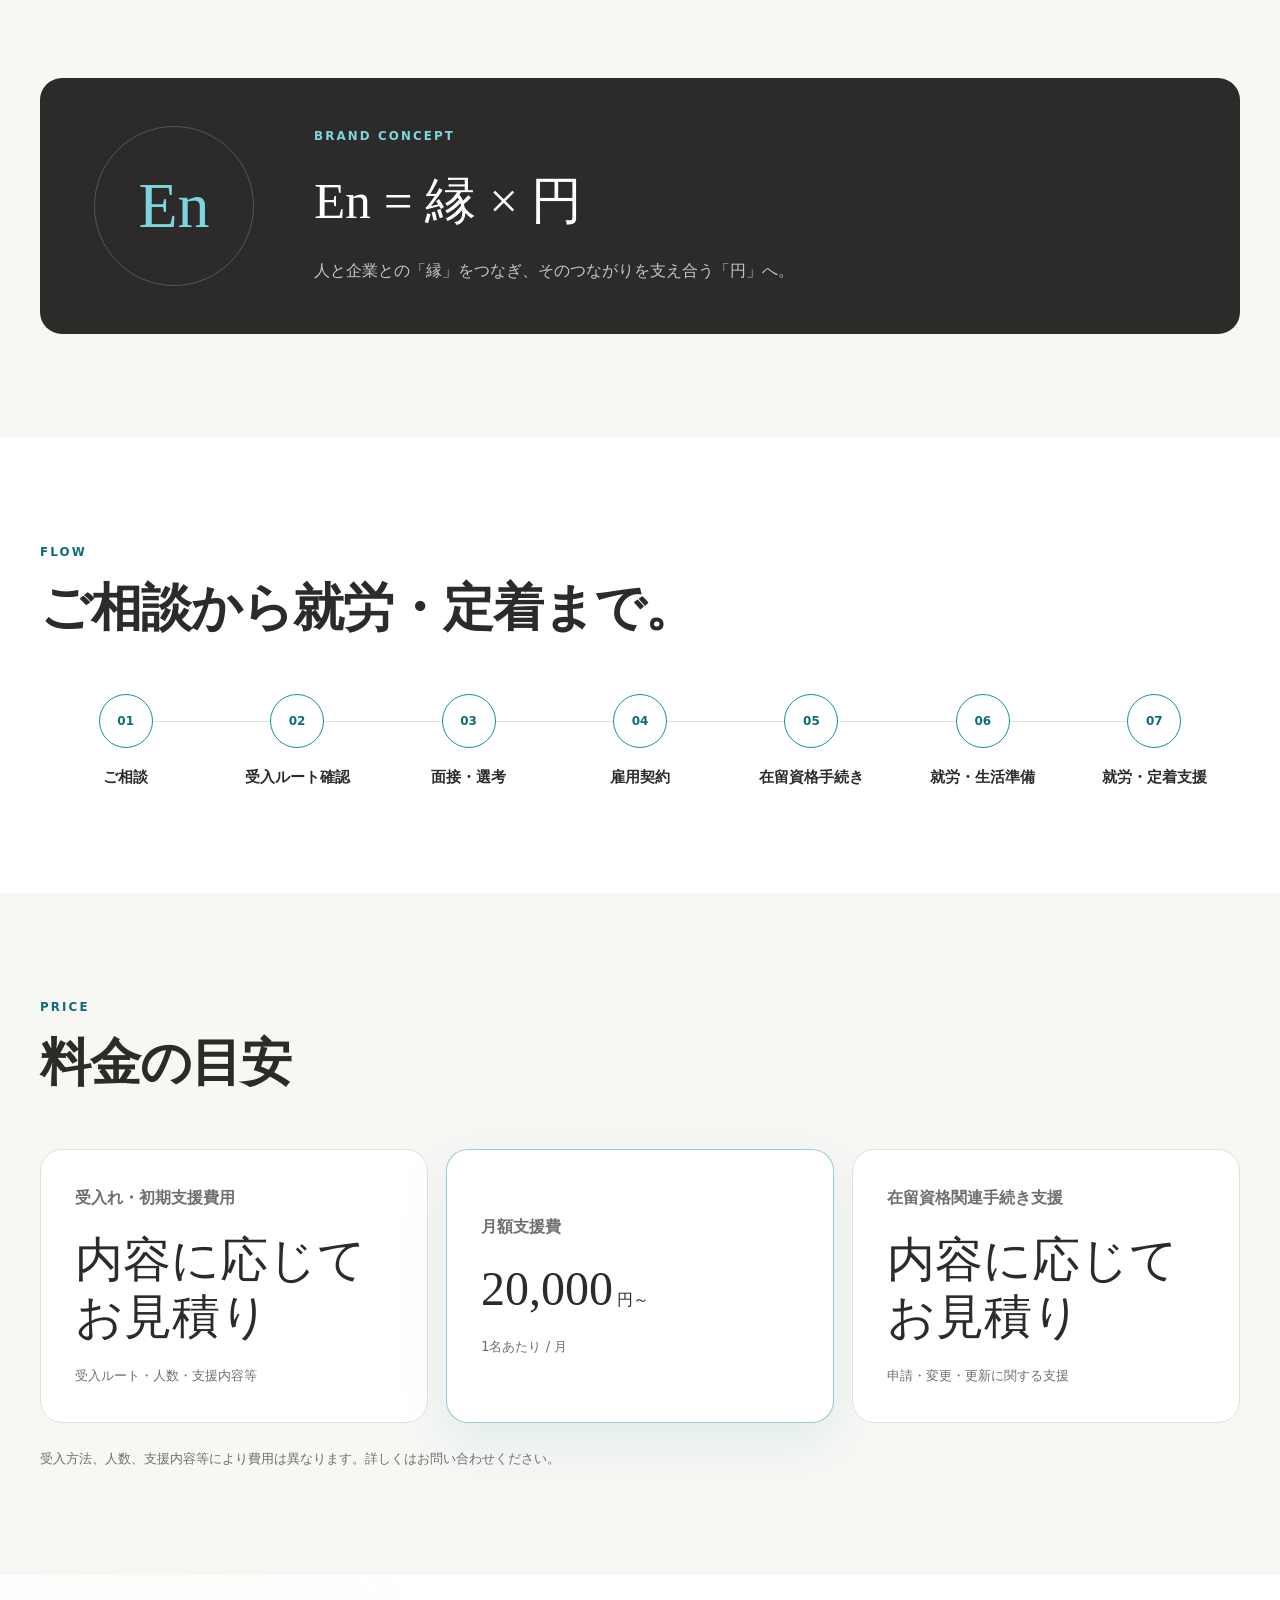
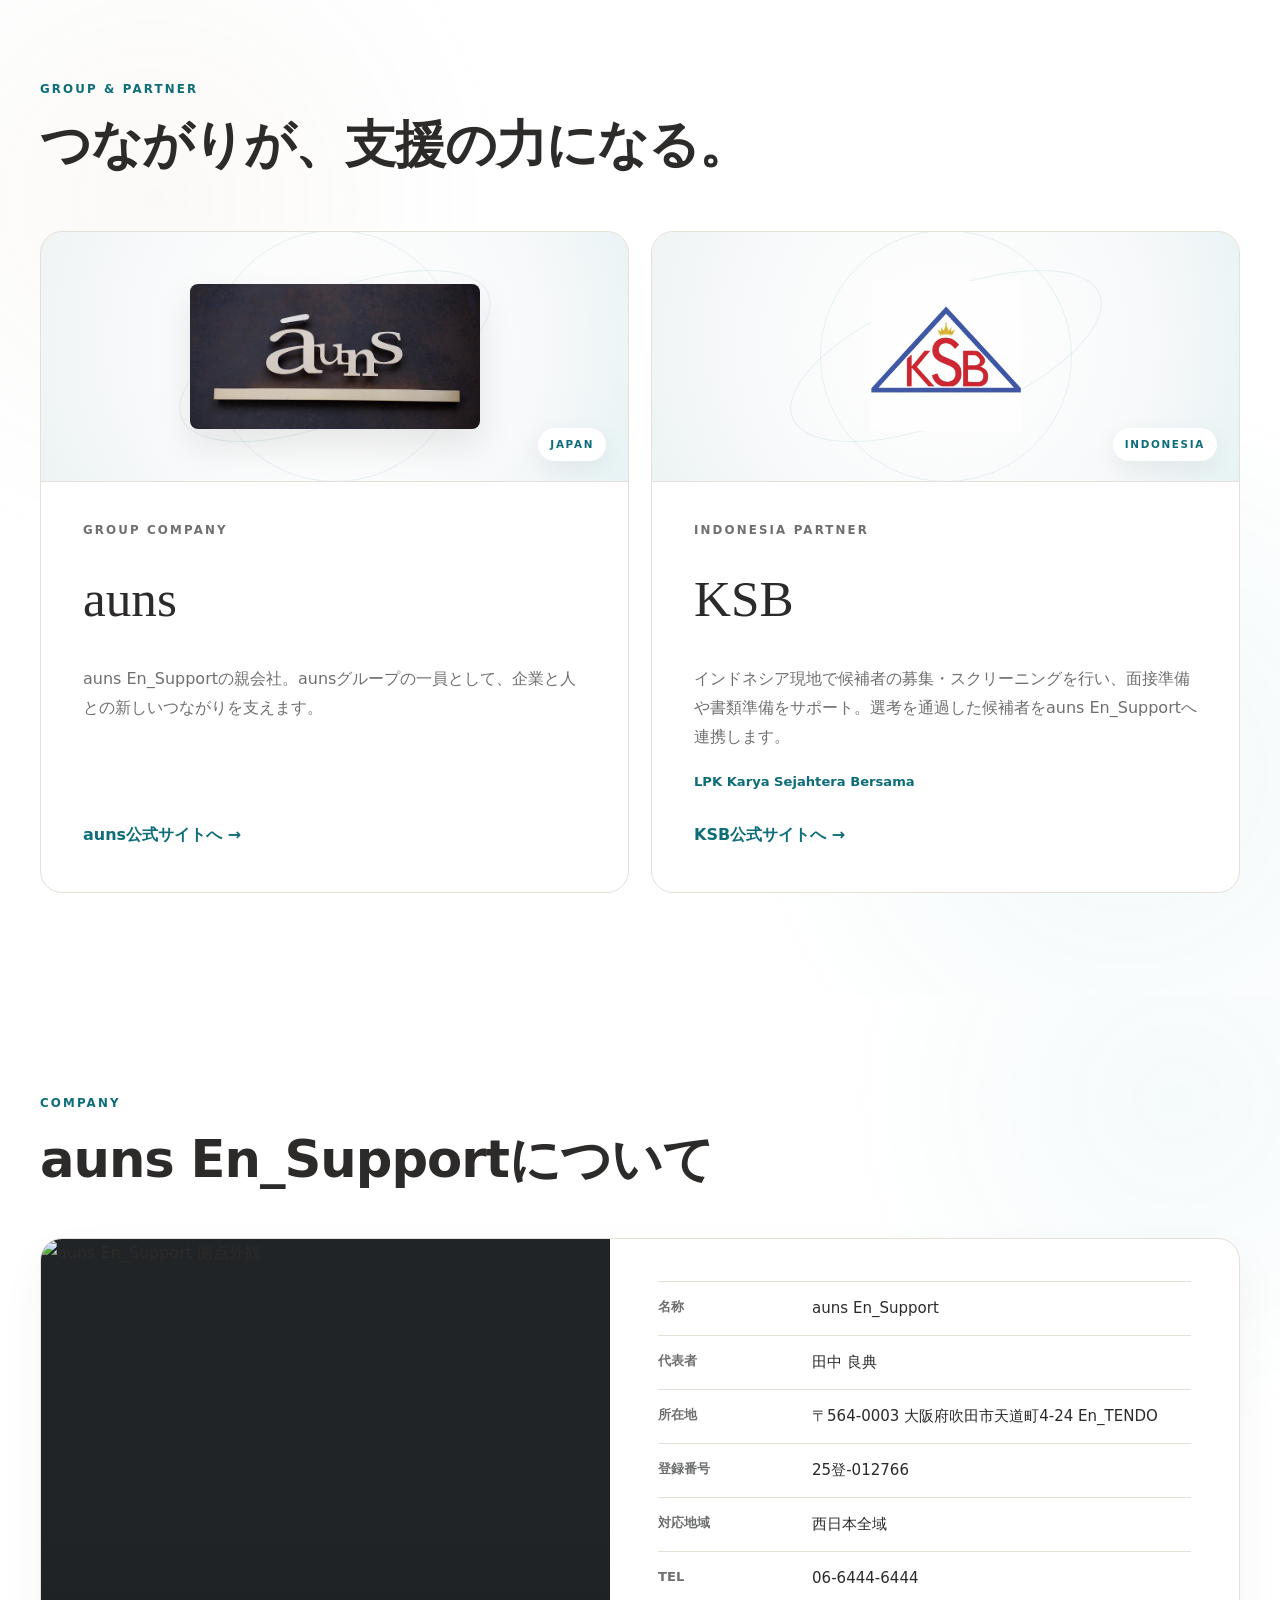
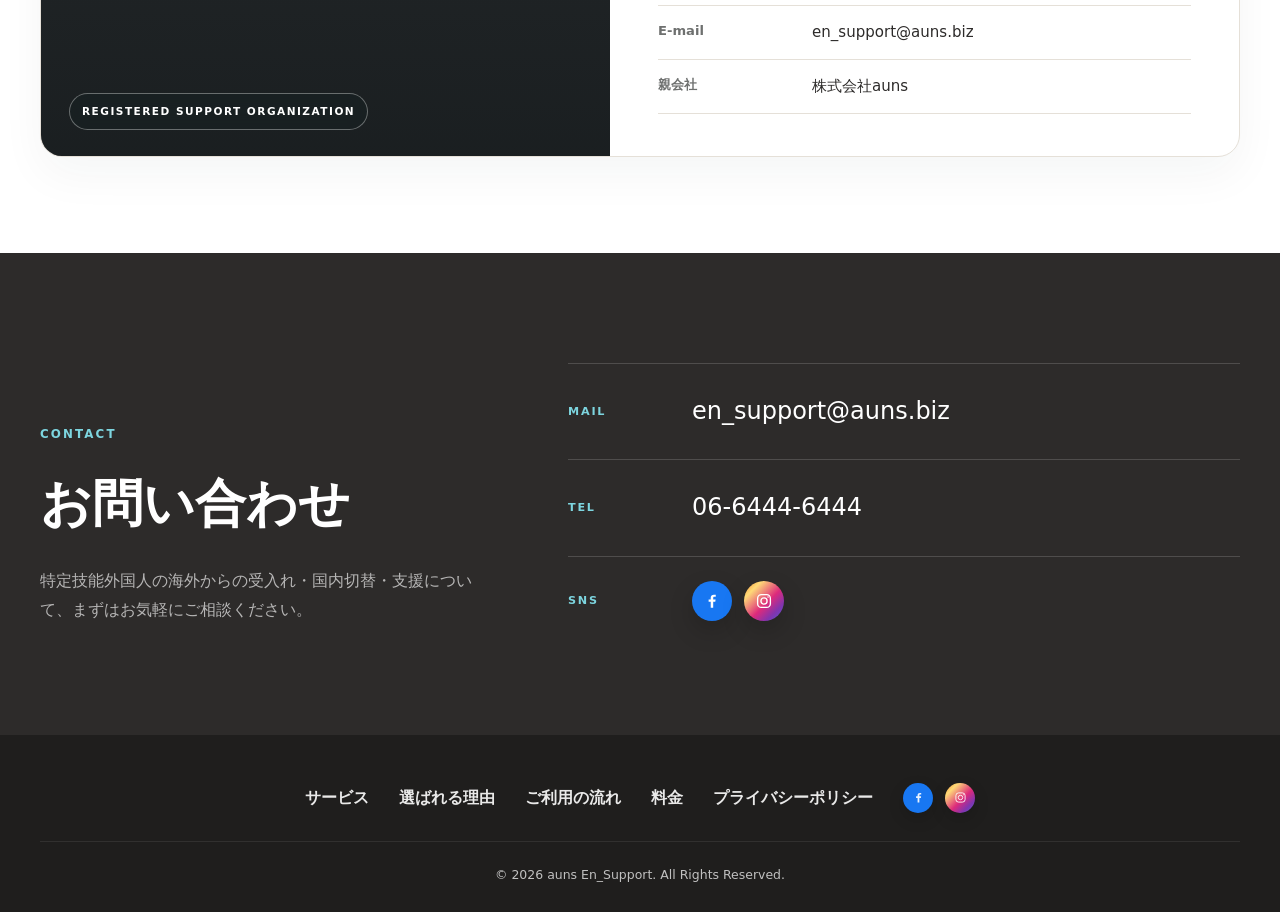
==== commit 8923b6f0: "V10.13" ====
--- a/index.html
+++ b/index.html
@@ -58,11 +58,7 @@
   <header class="site-header" id="top">
     <div class="header-inner">
       <a class="brand" href="#top" aria-label="auns En_Support トップへ">
-        <img src="assets/images/logo-mark.png" alt="" class="brand-mark" aria-hidden="true">
-        <span class="brand-wordmark">
-          <strong>auns En_Support</strong>
-          <small data-i18n="brand.role">登録支援機関</small>
-        </span>
+        <img src="assets/images/auns-logo.png" alt="auns En_Support 登録支援機関" class="brand-logo">
       </a>
 
       <nav class="desktop-nav" aria-label="メインナビゲーション">
@@ -409,7 +405,7 @@
 
         <div class="company-panel reveal">
           <div class="company-photo">
-            <img src="assets/images/auns-building-1.png" alt="auns En_Support 拠点外観">
+            <img src="assets/images/auns-building-2.png" alt="auns En_Support 拠点外観">
             <span class="company-photo__label" data-i18n="company.kicker">REGISTERED SUPPORT ORGANIZATION</span>
           </div>
           <div class="company-details">
--- a/assets/css/style.css
+++ b/assets/css/style.css
@@ -872,45 +872,55 @@
 }
 
 .site-footer {
-  padding: 70px 0 26px;
+  padding: 48px 0 24px;
   background: #1f1e1d;
   color: rgba(255,255,255,0.72);
 }
 
 .footer-grid {
   display: grid;
-  grid-template-columns: 1.1fr 1.6fr 0.8fr;
-  gap: 54px;
-}
-
-.footer-brand strong {
+  grid-template-columns: 1fr;
+  gap: 24px;
+}
+
+.footer-grid--simple {
+  justify-items: center;
+}
+
+.footer-links {
+  display: flex;
+  flex-wrap: wrap;
+  align-items: center;
+  justify-content: center;
+  gap: 18px 30px;
+  font-size: 1rem;
+  line-height: 1.5;
+}
+
+.footer-links--compact {
+  width: 100%;
+  min-width: 0;
+}
+
+.footer-links a {
+  color: rgba(255,255,255,0.9);
+  font-weight: 600;
+}
+
+.footer-links a:hover,
+.footer-links a:focus-visible {
   color: var(--white);
-  font-family: Georgia, serif;
-  font-size: 1.45rem;
-  font-weight: 400;
-}
-
-.footer-brand p,
-.footer-info p {
-  margin: 8px 0 0;
-  font-size: 0.84rem;
-}
-
-.footer-links {
-  display: grid;
-  gap: 8px;
-  align-content: start;
-  font-size: 0.84rem;
 }
 
 .footer-bottom {
-  margin-top: 54px;
-  padding-top: 20px;
+  margin-top: 28px;
+  padding-top: 18px;
   border-top: 1px solid rgba(255,255,255,0.08);
+  text-align: center;
 }
 
 .footer-bottom small {
-  font-size: 0.72rem;
+  font-size: 0.78rem;
 }
 
 .reveal {
@@ -1247,7 +1257,20 @@
   }
 
   .footer-grid {
-    gap: 28px;
+    gap: 20px;
+  }
+
+  .footer-grid--simple {
+    justify-items: center;
+  }
+
+  .footer-links,
+  .footer-links--compact {
+    width: 100%;
+    min-width: 0;
+    justify-content: center;
+    gap: 14px 20px;
+    font-size: 0.95rem;
   }
 }
 
@@ -2486,15 +2509,13 @@
     padding: 54px 0 24px;
   }
 
-  .footer-brand p,
-  .footer-info p,
   .footer-links {
-    font-size: 0.9rem;
+    font-size: 0.88rem;
     line-height: 1.8;
   }
 
   .footer-bottom {
-    margin-top: 38px;
+    margin-top: 28px;
   }
 
   .footer-bottom small {
@@ -2933,8 +2954,8 @@
 }
 
 .footer-social-link {
-  width: 32px;
-  height: 32px;
+  width: 30px;
+  height: 30px;
   box-shadow: 0 6px 16px rgba(0, 0, 0, 0.16);
 }
 
@@ -2958,8 +2979,8 @@
 }
 
 .footer-social-link svg {
-  width: 14px;
-  height: 14px;
+  width: 13px;
+  height: 13px;
 }
 
 .social-link svg path,
@@ -2994,8 +3015,9 @@
 
 .footer-socials {
   display: flex;
-  gap: 10px;
-  margin-top: 14px;
+  align-items: center;
+  gap: 12px;
+  margin-top: 0;
 }
 
 @media (max-width: 700px) {
